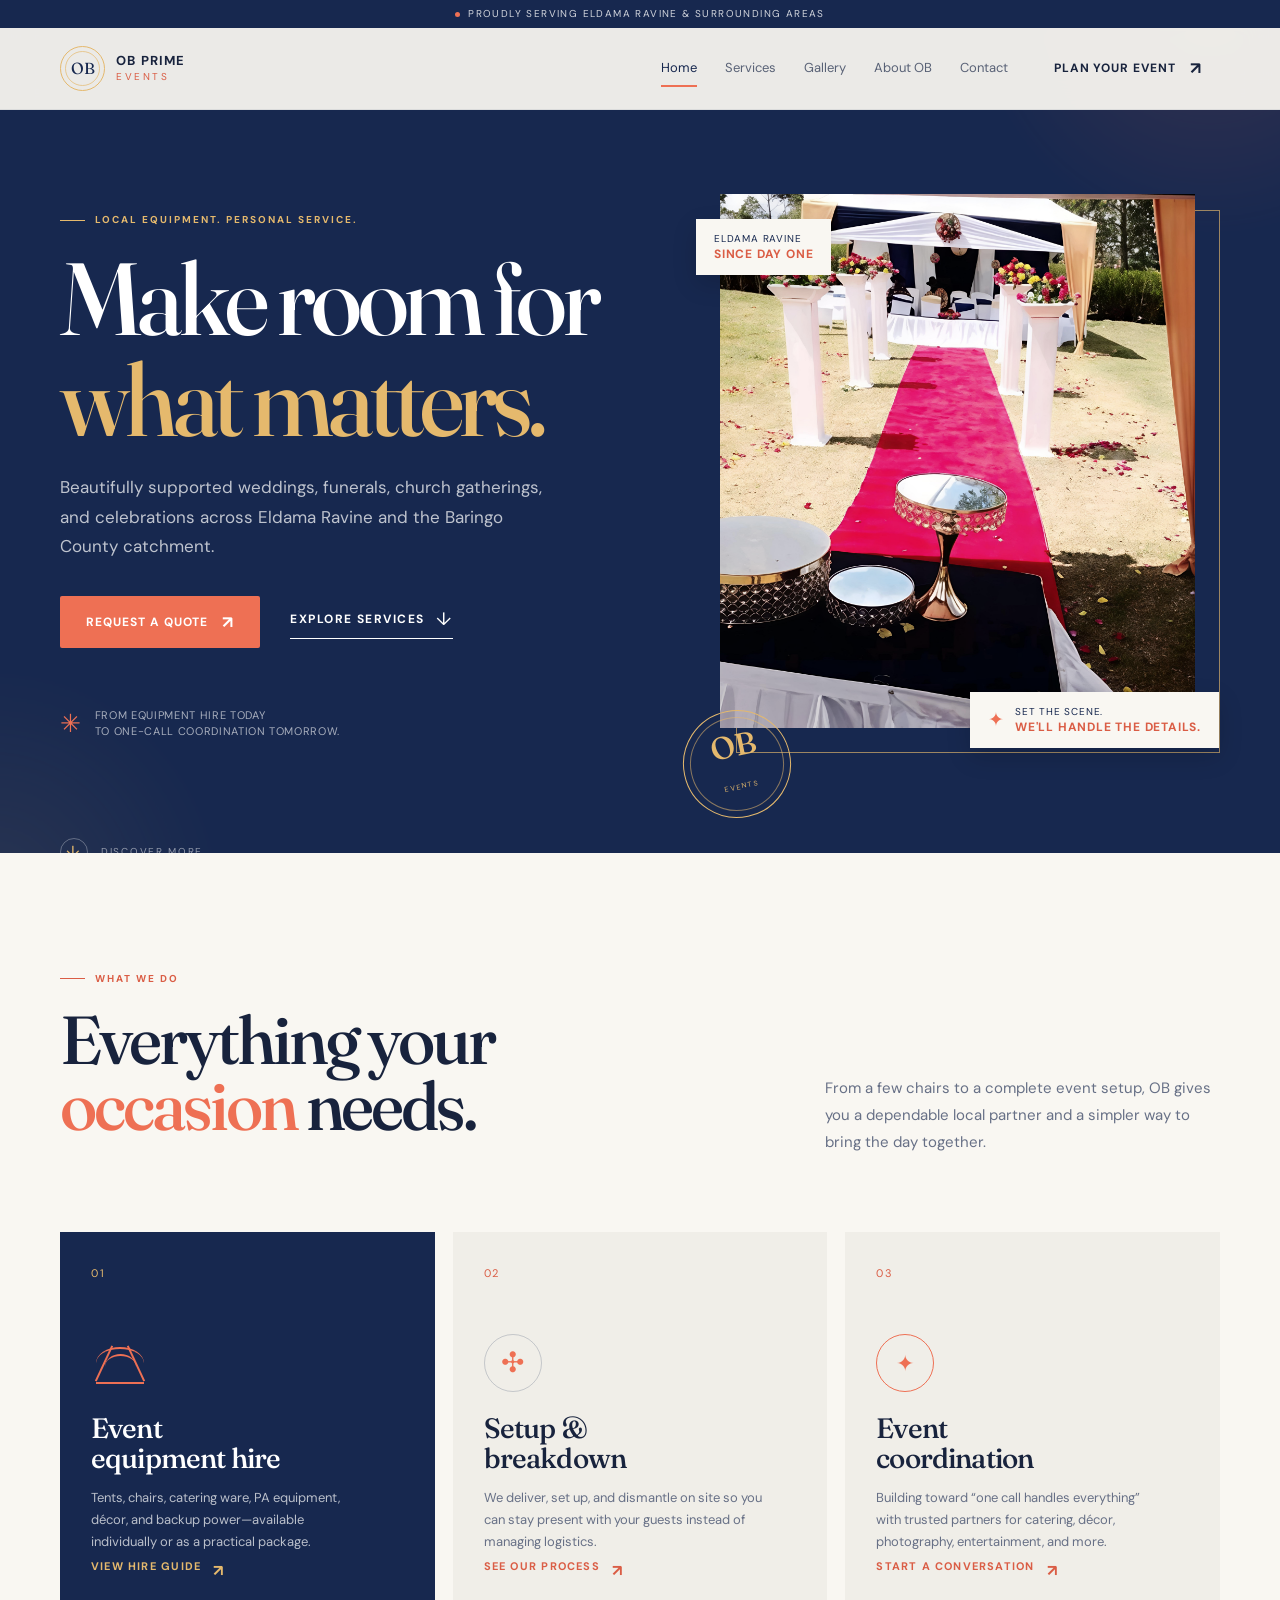
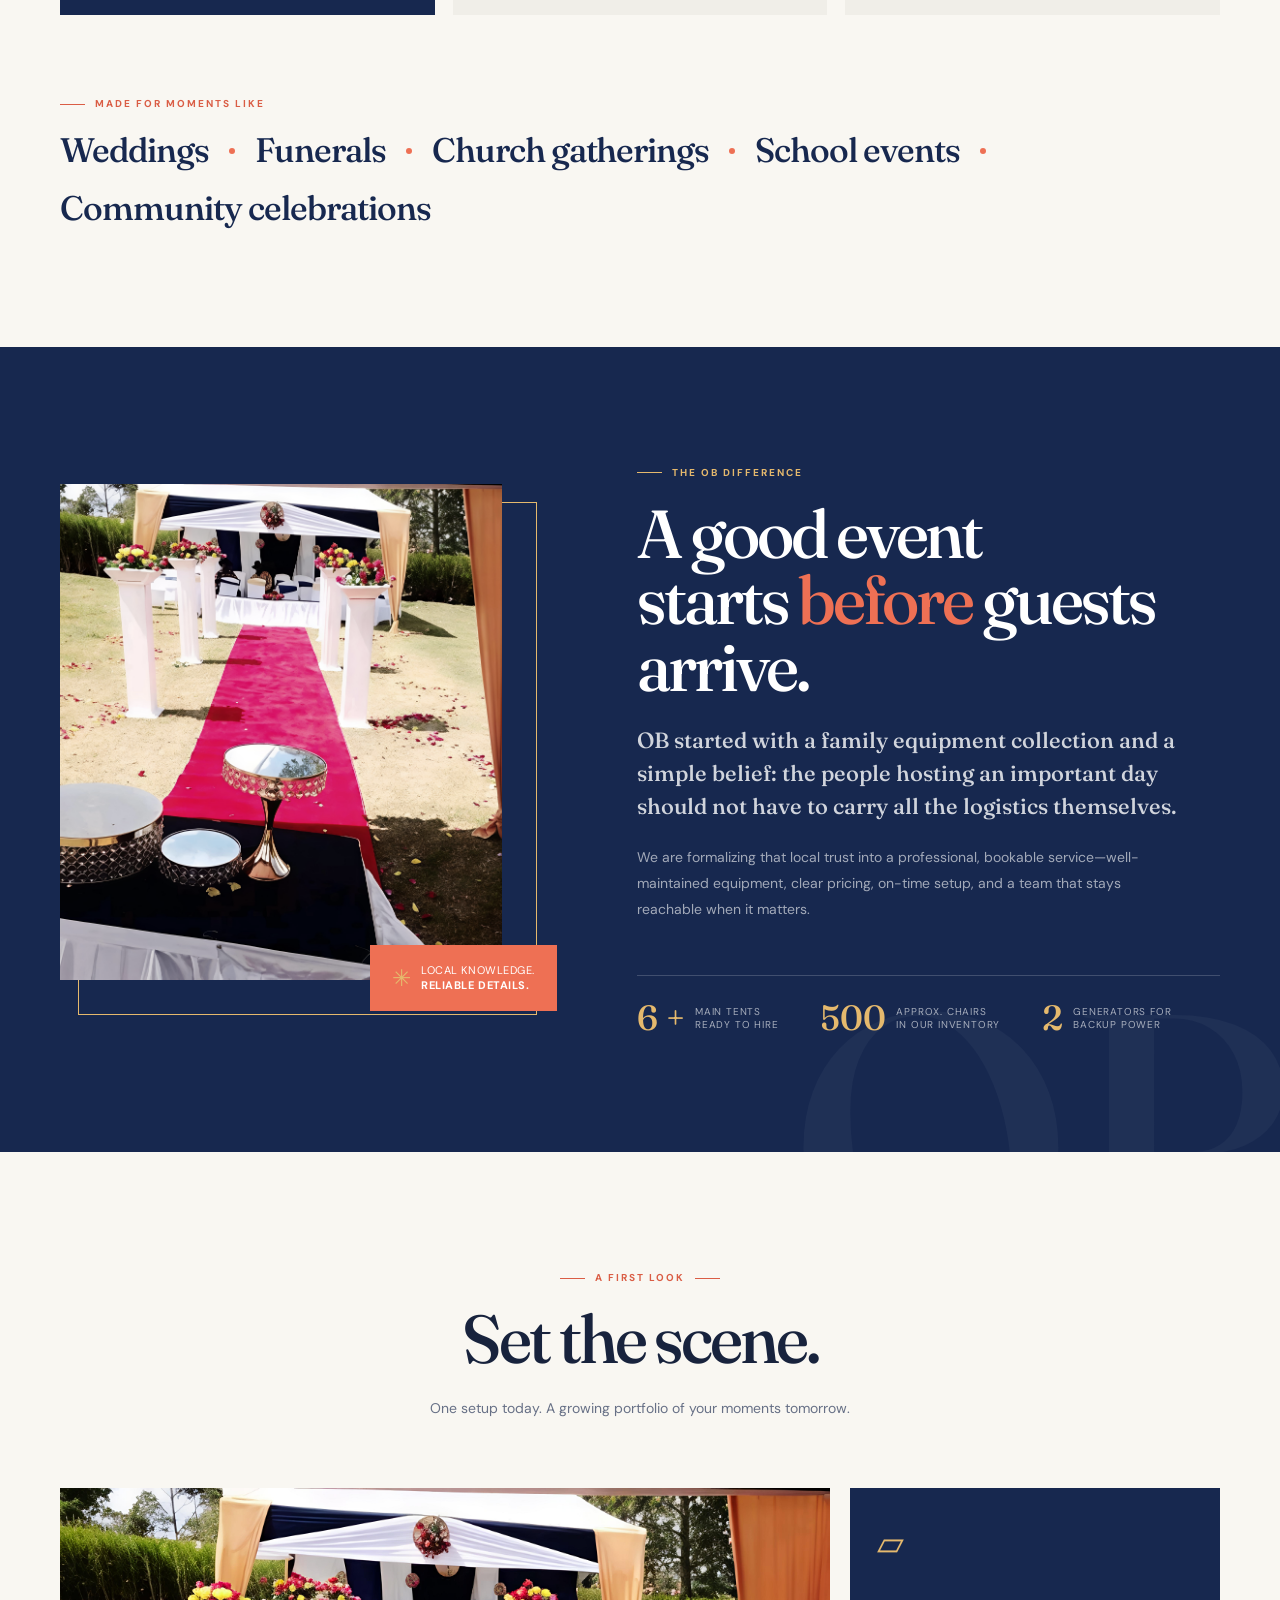
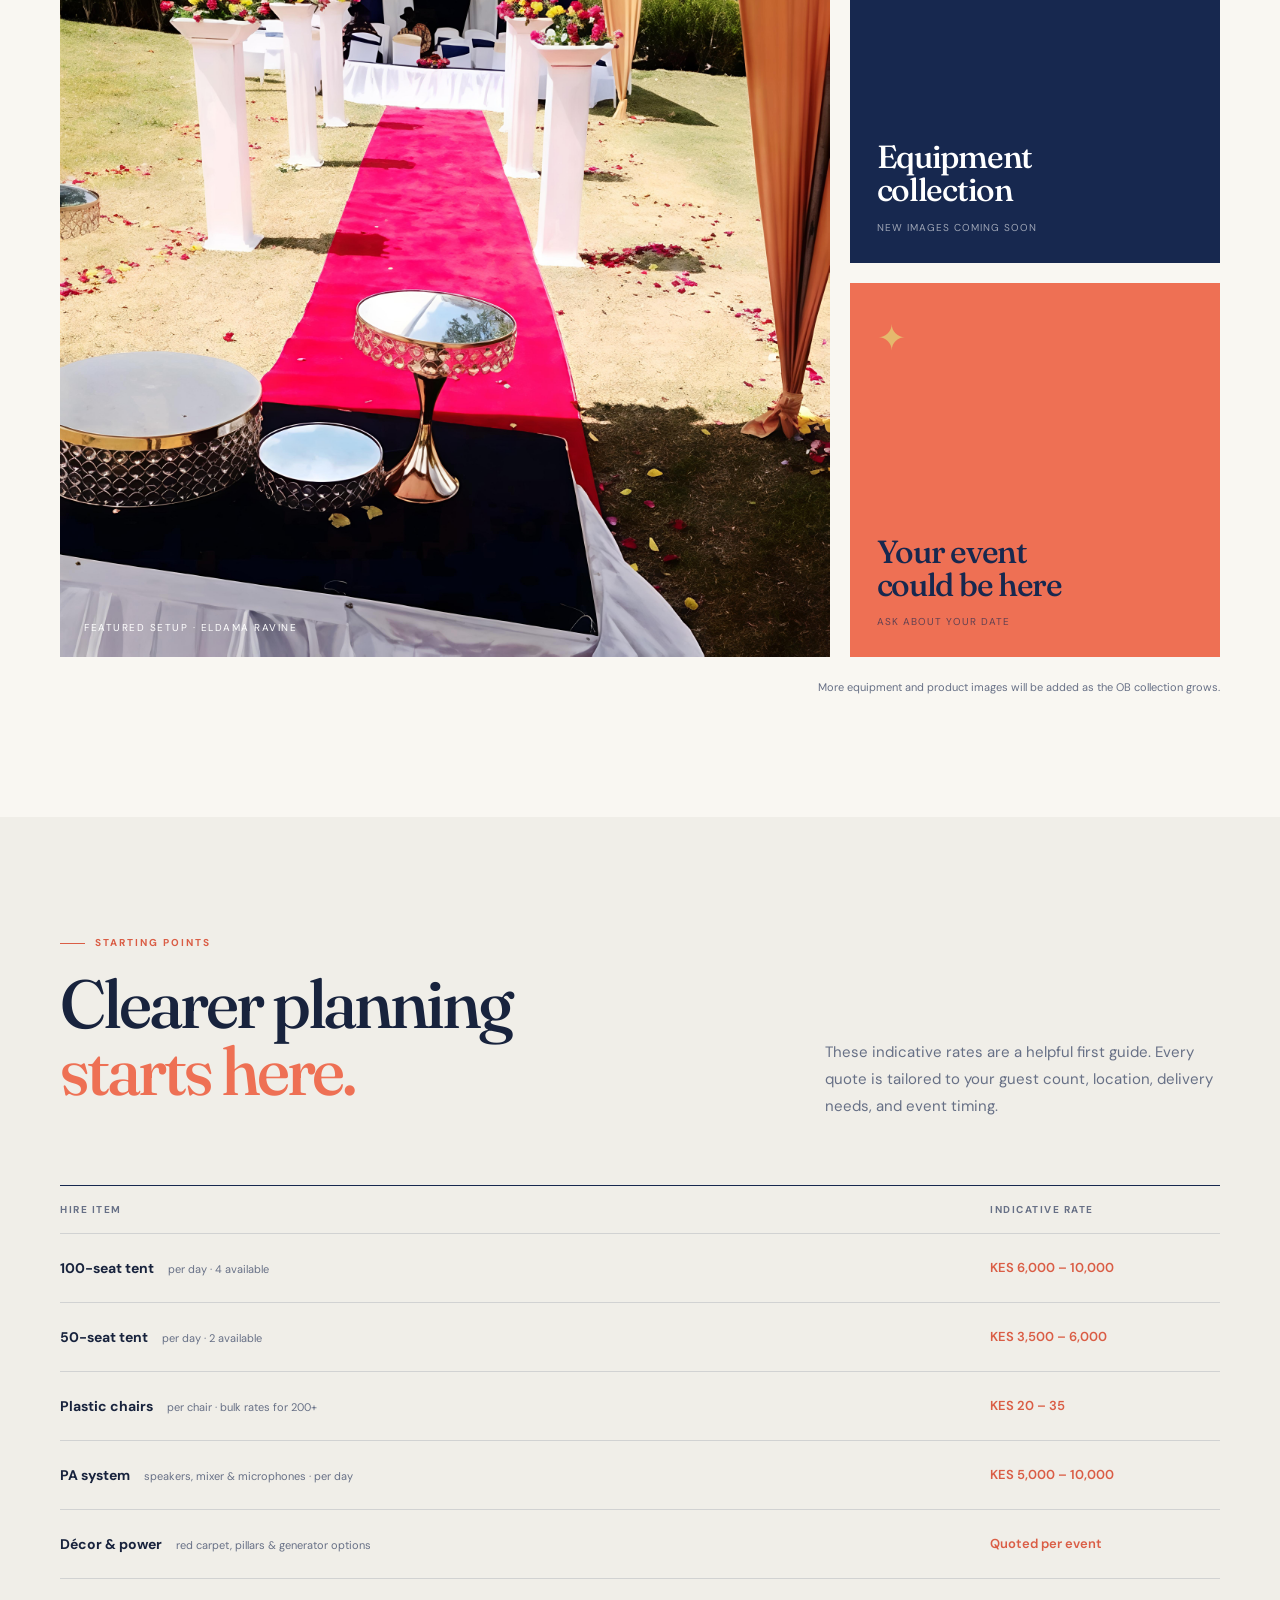
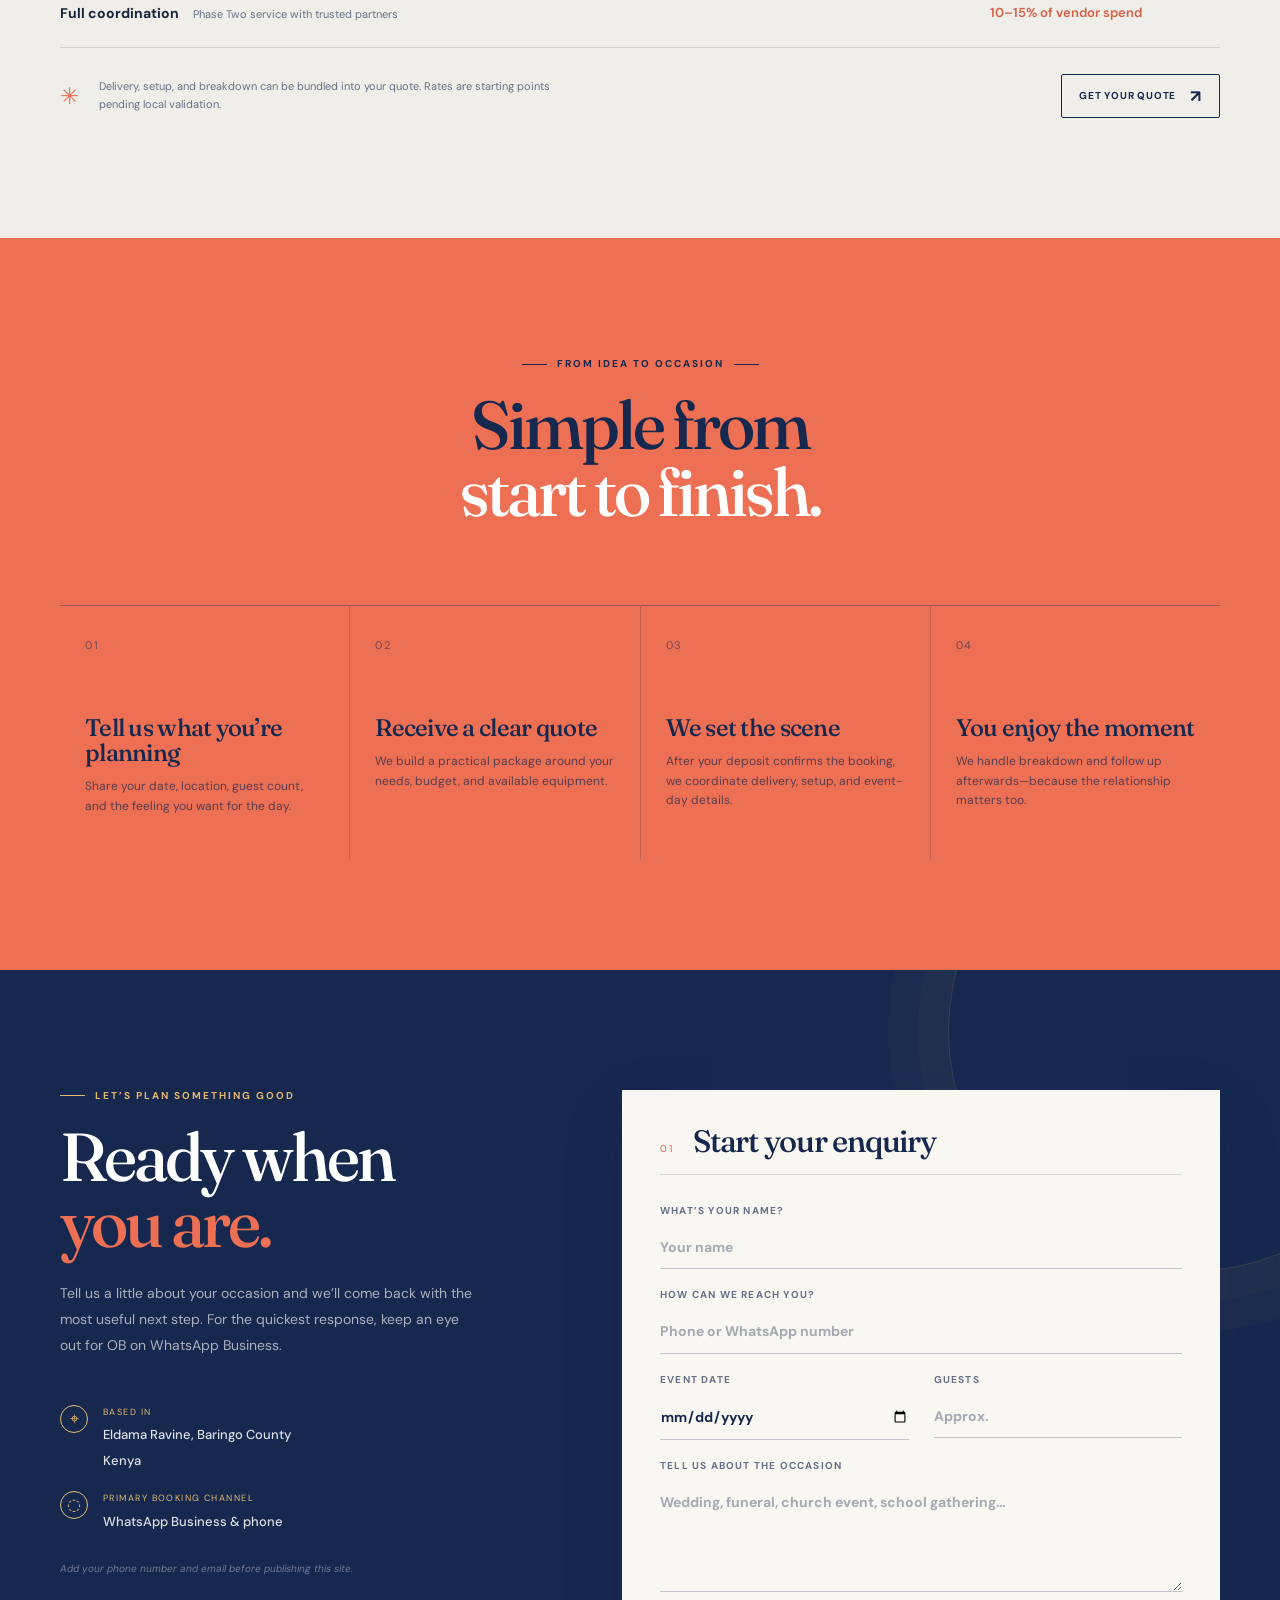
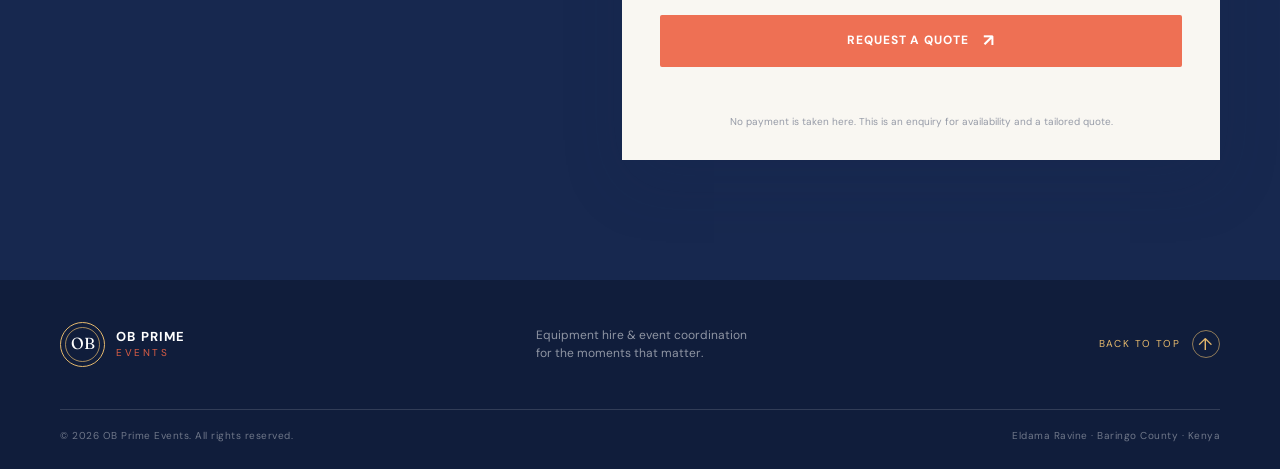
==== index.html @ 261935d0 "Initial commit" ====
<!doctype html>
<html lang="en">
  <head>
    <meta charset="utf-8" />
    <meta name="viewport" content="width=device-width, initial-scale=1" />
    <meta
      name="description"
      content="OB Prime Events provides event equipment hire, setup, and coordination in Eldama Ravine and the surrounding Baringo County area."
    />
    <meta name="theme-color" content="#17284f" />
    <title>OB Prime Events | Make room for what matters</title>
    <link rel="preconnect" href="https://fonts.googleapis.com" />
    <link rel="preconnect" href="https://fonts.gstatic.com" crossorigin />
    <link
      href="https://fonts.googleapis.com/css2?family=DM+Sans:wght@400;500;600;700&family=Fraunces:opsz,wght@9..144,500;9..144,600&display=swap"
      rel="stylesheet"
    />
    <link rel="stylesheet" href="style.css" />
  </head>
  <body>
    <a class="skip-link" href="#main-content">Skip to content</a>

    <header class="site-header" data-header>
      <div class="announcement">
        <span class="announcement-dot"></span>
        Proudly serving Eldama Ravine &amp; surrounding areas
      </div>
      <div class="nav-shell container">
        <a class="brand" href="#home" aria-label="OB Prime Events home">
          <span class="brand-mark" aria-hidden="true">
            <span>OB</span>
          </span>
          <span class="brand-name">
            <strong>OB Prime</strong>
            <small>Events</small>
          </span>
        </a>

        <button class="menu-toggle" type="button" aria-expanded="false" aria-controls="main-nav">
          <span class="sr-only">Toggle navigation</span>
          <span></span><span></span>
        </button>

        <nav id="main-nav" class="main-nav" aria-label="Main navigation">
          <a class="nav-link active" href="#home">Home</a>
          <a class="nav-link" href="#services">Services</a>
          <a class="nav-link" href="#gallery">Gallery</a>
          <a class="nav-link" href="#about">About OB</a>
          <a class="nav-link" href="#contact">Contact</a>
          <a class="button button-small nav-cta" href="#contact">Plan your event <span>↗</span></a>
        </nav>
      </div>
    </header>

    <main id="main-content">
      <section id="home" class="hero section-dark">
        <div class="hero-glow hero-glow-one"></div>
        <div class="hero-glow hero-glow-two"></div>
        <div class="container hero-grid">
          <div class="hero-copy reveal">
            <p class="eyebrow eyebrow-light"><span></span> Local equipment. Personal service.</p>
            <h1>Make room for <em>what matters.</em></h1>
            <p class="hero-lede">
              Beautifully supported weddings, funerals, church gatherings, and celebrations across
              Eldama Ravine and the Baringo County catchment.
            </p>
            <div class="hero-actions">
              <a class="button button-coral" href="#contact">Request a quote <span>↗</span></a>
              <a class="text-link text-link-light" href="#services">Explore services <span>↓</span></a>
            </div>
            <div class="hero-note">
              <span class="note-star">✳</span>
              <span>From equipment hire today<br />to one-call coordination tomorrow.</span>
            </div>
          </div>

          <div class="hero-visual reveal reveal-delay">
            <div class="hero-image-frame">
              <img
                src="assets/ob-event-setup.jpg"
                alt="OB event setup with a red carpet, white tent, aisle pillars, and floral arrangements"
              />
              <div class="image-tag image-tag-top">Eldama Ravine<br /><strong>Since day one</strong></div>
              <div class="image-tag image-tag-bottom">
                <span class="mini-spark">✦</span>
                <span>Set the scene.<br /><strong>We'll handle the details.</strong></span>
              </div>
            </div>
            <div class="hero-stamp" aria-hidden="true">
              <span>OB</span>
              <small>EVENTS</small>
            </div>
          </div>
        </div>
        <a class="scroll-cue" href="#services" aria-label="Scroll to services"><span>↓</span> Discover more</a>
      </section>

      <section id="services" class="section section-paper">
        <div class="container">
          <div class="section-heading section-heading-split reveal">
            <div>
              <p class="eyebrow"><span></span> What we do</p>
              <h2>Everything your<br /><em>occasion</em> needs.</h2>
            </div>
            <p class="section-intro">
              From a few chairs to a complete event setup, OB gives you a dependable local partner
              and a simpler way to bring the day together.
            </p>
          </div>

          <div class="service-grid">
            <article class="service-card service-card-featured reveal">
              <div class="card-number">01</div>
              <div class="service-icon icon-tent" aria-hidden="true">
                <span></span><span></span><span></span>
              </div>
              <h3>Event equipment hire</h3>
              <p>
                Tents, chairs, catering ware, PA equipment, décor, and backup power—available
                individually or as a practical package.
              </p>
              <a class="arrow-link" href="#pricing">View hire guide <span>↗</span></a>
            </article>
            <article class="service-card reveal reveal-delay">
              <div class="card-number">02</div>
              <div class="service-icon icon-tools" aria-hidden="true">✣</div>
              <h3>Setup &amp; breakdown</h3>
              <p>
                We deliver, set up, and dismantle on site so you can stay present with your guests
                instead of managing logistics.
              </p>
              <a class="arrow-link" href="#process">See our process <span>↗</span></a>
            </article>
            <article class="service-card reveal reveal-delay-two">
              <div class="card-number">03</div>
              <div class="service-icon icon-ring" aria-hidden="true">✦</div>
              <h3>Event coordination</h3>
              <p>
                Building toward “one call handles everything” with trusted partners for catering,
                décor, photography, entertainment, and more.
              </p>
              <a class="arrow-link" href="#contact">Start a conversation <span>↗</span></a>
            </article>
          </div>

          <div class="event-types reveal">
            <p class="eyebrow"><span></span> Made for moments like</p>
            <div class="event-type-list">
              <span>Weddings</span><i></i><span>Funerals</span><i></i><span>Church gatherings</span><i></i
              ><span>School events</span><i></i><span>Community celebrations</span>
            </div>
          </div>
        </div>
      </section>

      <section id="about" class="section section-navy about-section">
        <div class="container about-grid">
          <div class="about-image-wrap reveal">
            <div class="about-image">
              <img
                src="assets/ob-event-setup.jpg"
                alt="Close view of OB's event décor and red carpet setup"
                loading="lazy"
              />
            </div>
            <div class="about-caption">
              <span class="caption-mark">✳</span>
              <p>Local knowledge.<br /><strong>Reliable details.</strong></p>
            </div>
          </div>
          <div class="about-copy reveal reveal-delay">
            <p class="eyebrow eyebrow-light"><span></span> The OB difference</p>
            <h2>A good event<br />starts <em>before</em> guests arrive.</h2>
            <p class="large-copy">
              OB started with a family equipment collection and a simple belief: the people hosting
              an important day should not have to carry all the logistics themselves.
            </p>
            <p>
              We are formalizing that local trust into a professional, bookable service—well-maintained
              equipment, clear pricing, on-time setup, and a team that stays reachable when it matters.
            </p>
            <div class="about-stats">
              <div><strong>6 +</strong><span>main tents<br />ready to hire</span></div>
              <div><strong>500</strong><span>approx. chairs<br />in our inventory</span></div>
              <div><strong>2</strong><span>generators for<br />backup power</span></div>
            </div>
          </div>
        </div>
      </section>

      <section id="gallery" class="section gallery-section section-paper">
        <div class="container">
          <div class="section-heading section-heading-centered reveal">
            <p class="eyebrow"><span></span> A first look <span></span></p>
            <h2>Set the scene.</h2>
            <p>One setup today. A growing portfolio of your moments tomorrow.</p>
          </div>
          <div class="gallery-layout">
            <button class="gallery-feature reveal" type="button" data-lightbox="assets/ob-event-setup.jpg" aria-label="Open event setup image">
              <img src="assets/ob-event-setup.jpg" alt="Decorated outdoor event setup by OB Prime Events" loading="lazy" />
              <span class="gallery-overlay"><span>View setup</span> ↗</span>
              <span class="gallery-label">Featured setup · Eldama Ravine</span>
            </button>
            <div class="gallery-side">
              <div class="gallery-placeholder reveal reveal-delay">
                <span class="placeholder-icon">▱</span>
                <strong>Equipment<br />collection</strong>
                <small>New images coming soon</small>
              </div>
              <div class="gallery-placeholder coral-placeholder reveal reveal-delay-two">
                <span class="placeholder-icon">✦</span>
                <strong>Your event<br />could be here</strong>
                <small>Ask about your date</small>
              </div>
            </div>
          </div>
          <p class="gallery-footnote reveal">More equipment and product images will be added as the OB collection grows.</p>
        </div>
      </section>

      <section id="pricing" class="section pricing-section">
        <div class="container">
          <div class="section-heading section-heading-split reveal">
            <div>
              <p class="eyebrow"><span></span> Starting points</p>
              <h2>Clearer planning<br /><em>starts here.</em></h2>
            </div>
            <p class="section-intro">
              These indicative rates are a helpful first guide. Every quote is tailored to your
              guest count, location, delivery needs, and event timing.
            </p>
          </div>
          <div class="pricing-table-wrap reveal">
            <div class="pricing-row pricing-head"><span>Hire item</span><span>Indicative rate</span></div>
            <div class="pricing-row"><span><strong>100-seat tent</strong><small>per day · 4 available</small></span><b>KES 6,000 – 10,000</b></div>
            <div class="pricing-row"><span><strong>50-seat tent</strong><small>per day · 2 available</small></span><b>KES 3,500 – 6,000</b></div>
            <div class="pricing-row"><span><strong>Plastic chairs</strong><small>per chair · bulk rates for 200+</small></span><b>KES 20 – 35</b></div>
            <div class="pricing-row"><span><strong>PA system</strong><small>speakers, mixer &amp; microphones · per day</small></span><b>KES 5,000 – 10,000</b></div>
            <div class="pricing-row"><span><strong>Décor &amp; power</strong><small>red carpet, pillars &amp; generator options</small></span><b>Quoted per event</b></div>
            <div class="pricing-row"><span><strong>Full coordination</strong><small>Phase Two service with trusted partners</small></span><b>10–15% of vendor spend</b></div>
          </div>
          <div class="pricing-note reveal">
            <span>✳</span>
            <p>Delivery, setup, and breakdown can be bundled into your quote. Rates are starting points pending local validation.</p>
            <a class="button button-outline" href="#contact">Get your quote <span>↗</span></a>
          </div>
        </div>
      </section>

      <section id="process" class="section process-section section-coral">
        <div class="container">
          <div class="section-heading section-heading-centered reveal">
            <p class="eyebrow eyebrow-dark"><span></span> From idea to occasion <span></span></p>
            <h2>Simple from<br /><em>start to finish.</em></h2>
          </div>
          <div class="process-grid">
            <div class="process-step reveal"><span>01</span><h3>Tell us what you’re planning</h3><p>Share your date, location, guest count, and the feeling you want for the day.</p></div>
            <div class="process-step reveal reveal-delay"><span>02</span><h3>Receive a clear quote</h3><p>We build a practical package around your needs, budget, and available equipment.</p></div>
            <div class="process-step reveal reveal-delay-two"><span>03</span><h3>We set the scene</h3><p>After your deposit confirms the booking, we coordinate delivery, setup, and event-day details.</p></div>
            <div class="process-step reveal reveal-delay-three"><span>04</span><h3>You enjoy the moment</h3><p>We handle breakdown and follow up afterwards—because the relationship matters too.</p></div>
          </div>
        </div>
      </section>

      <section id="contact" class="section contact-section section-navy">
        <div class="container contact-grid">
          <div class="contact-copy reveal">
            <p class="eyebrow eyebrow-light"><span></span> Let’s plan something good</p>
            <h2>Ready when<br /><em>you are.</em></h2>
            <p>
              Tell us a little about your occasion and we’ll come back with the most useful next
              step. For the quickest response, keep an eye out for OB on WhatsApp Business.
            </p>
            <div class="contact-details">
              <div class="contact-detail"><span class="detail-icon">⌖</span><div><small>Based in</small><strong>Eldama Ravine, Baringo County<br />Kenya</strong></div></div>
              <div class="contact-detail"><span class="detail-icon">◌</span><div><small>Primary booking channel</small><strong>WhatsApp Business &amp; phone</strong></div></div>
            </div>
            <p class="contact-edit-note">Add your phone number and email before publishing this site.</p>
          </div>
          <form class="quote-form reveal reveal-delay" data-quote-form>
            <div class="form-heading"><span>01</span><h3>Start your enquiry</h3></div>
            <label>What’s your name? <input name="name" type="text" placeholder="Your name" required /></label>
            <label>How can we reach you? <input name="contact" type="text" placeholder="Phone or WhatsApp number" required /></label>
            <div class="form-two">
              <label>Event date <input name="date" type="date" /></label>
              <label>Guests <input name="guests" type="number" min="1" placeholder="Approx." /></label>
            </div>
            <label>Tell us about the occasion <textarea name="message" rows="4" placeholder="Wedding, funeral, church event, school gathering…"></textarea></label>
            <button class="button button-coral button-full" type="submit">Request a quote <span>↗</span></button>
            <p class="form-status" data-form-status aria-live="polite"></p>
            <small class="form-footnote">No payment is taken here. This is an enquiry for availability and a tailored quote.</small>
          </form>
        </div>
      </section>
    </main>

    <footer class="site-footer">
      <div class="container footer-top">
        <a class="brand brand-footer" href="#home" aria-label="OB Prime Events home">
          <span class="brand-mark"><span>OB</span></span>
          <span class="brand-name"><strong>OB Prime</strong><small>Events</small></span>
        </a>
        <p>Equipment hire &amp; event coordination<br />for the moments that matter.</p>
        <a class="back-top" href="#home">Back to top <span>↑</span></a>
      </div>
      <div class="container footer-bottom">
        <span>© <span data-year></span> OB Prime Events. All rights reserved.</span>
        <span>Eldama Ravine · Baringo County · Kenya</span>
      </div>
    </footer>

    <div class="lightbox" data-lightbox-modal aria-hidden="true" role="dialog" aria-label="Image preview">
      <button class="lightbox-close" type="button" data-lightbox-close aria-label="Close image preview">×</button>
      <img data-lightbox-image src="" alt="" />
    </div>

    <script src="script.js"></script>
  </body>
</html>
---- style.css ----
:root {
  --navy: #17284f;
  --navy-deep: #101d3b;
  --ink: #18233d;
  --muted: #677086;
  --paper: #f9f7f2;
  --white: #ffffff;
  --coral: #ee7054;
  --coral-deep: #da5d45;
  --gold: #e5b96d;
  --line: rgba(23, 40, 79, 0.14);
  --serif: "Fraunces", Georgia, serif;
  --sans: "DM Sans", Arial, sans-serif;
  --shadow: 0 24px 60px rgba(23, 40, 79, 0.13);
}

* { box-sizing: border-box; }
html { scroll-behavior: smooth; }
body {
  margin: 0;
  color: var(--ink);
  background: var(--paper);
  font-family: var(--sans);
  font-size: 16px;
  line-height: 1.6;
  overflow-x: hidden;
}
body.no-scroll { overflow: hidden; }
img { display: block; max-width: 100%; }
a { color: inherit; text-decoration: none; }
button, input, textarea { font: inherit; }
button { cursor: pointer; }
.container { width: min(1160px, calc(100% - 64px)); margin: 0 auto; }
.sr-only { position: absolute; width: 1px; height: 1px; overflow: hidden; clip: rect(0, 0, 0, 0); }
.skip-link { position: fixed; left: 16px; top: -60px; z-index: 100; padding: 10px 16px; color: var(--white); background: var(--coral); transition: top .2s; }
.skip-link:focus { top: 16px; }

.site-header {
  position: fixed;
  inset: 0 0 auto;
  z-index: 50;
  color: var(--ink);
  background: rgba(249, 247, 242, .94);
  backdrop-filter: blur(16px);
  border-bottom: 1px solid rgba(23, 40, 79, .08);
  transition: box-shadow .25s, transform .25s;
}
.site-header.scrolled { box-shadow: 0 12px 32px rgba(23, 40, 79, .1); }
.announcement { height: 28px; display: flex; align-items: center; justify-content: center; gap: 8px; background: var(--navy); color: rgba(255,255,255,.8); font-size: 10px; letter-spacing: .14em; text-transform: uppercase; }
.announcement-dot { width: 5px; height: 5px; border-radius: 50%; background: var(--coral); }
.nav-shell { min-height: 80px; display: flex; align-items: center; justify-content: space-between; gap: 30px; }
.brand { display: inline-flex; align-items: center; gap: 11px; flex: 0 0 auto; }
.brand-mark { display: grid; place-items: center; width: 45px; height: 45px; border: 1px solid var(--gold); border-radius: 50%; color: var(--navy); position: relative; }
.brand-mark::before { content: ""; position: absolute; inset: 4px; border: 1px solid rgba(229,185,109,.7); border-radius: 50%; }
.brand-mark span { font-family: var(--serif); font-size: 16px; position: relative; }
.brand-name { display: grid; line-height: 1; gap: 5px; }
.brand-name strong { font-size: 13px; letter-spacing: .09em; text-transform: uppercase; }
.brand-name small { font-size: 10px; letter-spacing: .25em; color: var(--coral-deep); text-transform: uppercase; }
.main-nav { display: flex; align-items: center; gap: 28px; }
.nav-link { position: relative; padding: 30px 0; color: #596276; font-size: 13px; transition: color .2s; }
.nav-link::after { content: ""; position: absolute; left: 0; right: 100%; bottom: 22px; height: 2px; background: var(--coral); transition: right .2s; }
.nav-link:hover, .nav-link.active { color: var(--navy); }
.nav-link:hover::after, .nav-link.active::after { right: 0; }
.button { display: inline-flex; align-items: center; justify-content: center; gap: 14px; min-height: 52px; padding: 0 25px; border: 1px solid transparent; border-radius: 2px; font-size: 12px; font-weight: 700; letter-spacing: .08em; text-transform: uppercase; transition: transform .2s, background .2s, box-shadow .2s; }
.button:hover { transform: translateY(-3px); box-shadow: 0 10px 24px rgba(23,40,79,.14); }
.button span { font-size: 17px; line-height: 1; }
.button-small { min-height: 42px; padding: 0 17px; }
.button-coral { background: var(--coral); color: var(--white); }
.button-coral:hover { background: var(--coral-deep); }
.button-outline { border-color: var(--navy); color: var(--navy); background: transparent; }
.button-outline:hover { color: var(--white); background: var(--navy); }
.menu-toggle { display: none; border: 0; background: none; padding: 10px; }
.menu-toggle > span:not(.sr-only) { display: block; width: 24px; height: 2px; margin: 5px; background: var(--navy); transition: transform .2s; }

.section { padding: 120px 0; position: relative; }
.section-dark, .section-navy { color: var(--white); background: var(--navy); }
.section-paper { background: var(--paper); }
.section-coral { background: var(--coral); }
.eyebrow { display: flex; align-items: center; gap: 10px; margin: 0 0 22px; color: var(--coral-deep); font-size: 10px; font-weight: 700; letter-spacing: .2em; line-height: 1.2; text-transform: uppercase; }
.eyebrow span { width: 25px; height: 1px; background: currentColor; }
.eyebrow-light { color: var(--gold); }
.eyebrow-dark { color: var(--navy); }
h1, h2, h3, p { margin-top: 0; }
h1, h2 { margin-bottom: 24px; font-family: var(--serif); font-weight: 500; line-height: .98; letter-spacing: -.045em; }
h1 { max-width: 660px; font-size: clamp(58px, 8vw, 104px); }
h2 { font-size: clamp(46px, 5.3vw, 74px); }
h1 em, h2 em { color: var(--coral); font-style: normal; }
.hero h1 em { color: var(--gold); }

.hero { min-height: 790px; padding: 194px 0 90px; overflow: hidden; }
.hero-glow { position: absolute; width: 500px; height: 500px; border-radius: 50%; filter: blur(2px); pointer-events: none; opacity: .45; }
.hero-glow-one { top: -250px; right: -180px; background: radial-gradient(circle, rgba(238,112,84,.32), transparent 68%); }
.hero-glow-two { bottom: -250px; left: -260px; background: radial-gradient(circle, rgba(229,185,109,.2), transparent 68%); }
.hero-grid { display: grid; grid-template-columns: minmax(0, 1.03fr) minmax(410px, .97fr); gap: 78px; align-items: center; position: relative; z-index: 1; }
.hero-lede { max-width: 485px; color: rgba(255,255,255,.72); font-size: 17px; line-height: 1.75; }
.hero-actions { display: flex; align-items: center; gap: 30px; margin-top: 34px; }
.text-link { display: inline-flex; align-items: center; gap: 12px; border-bottom: 1px solid currentColor; padding-bottom: 4px; font-size: 12px; font-weight: 700; letter-spacing: .12em; text-transform: uppercase; }
.text-link span { font-size: 18px; font-weight: 400; transition: transform .2s; }
.text-link:hover span { transform: translateY(4px); }
.hero-note { display: flex; align-items: center; gap: 13px; margin-top: 58px; color: rgba(255,255,255,.62); font-size: 11px; line-height: 1.45; letter-spacing: .06em; text-transform: uppercase; }
.note-star { color: var(--coral); font-size: 25px; }
.hero-visual { position: relative; max-width: 500px; justify-self: end; }
.hero-image-frame { position: relative; margin: 0 25px 35px 0; }
.hero-image-frame::before { content: ""; position: absolute; inset: 16px -25px -25px 16px; border: 1px solid rgba(229,185,109,.65); z-index: -1; }
.hero-image-frame img { width: 100%; aspect-ratio: .89; object-fit: cover; object-position: center; filter: saturate(.86); }
.image-tag { position: absolute; background: var(--paper); color: var(--navy); padding: 13px 18px; font-size: 10px; letter-spacing: .08em; line-height: 1.35; text-transform: uppercase; box-shadow: 0 9px 25px rgba(0,0,0,.15); }
.image-tag strong { color: var(--coral-deep); font-size: 12px; }
.image-tag-top { top: 25px; left: -24px; }
.image-tag-bottom { right: -24px; bottom: -20px; display: flex; align-items: center; gap: 10px; }
.mini-spark { color: var(--coral); font-size: 19px; }
.hero-stamp { position: absolute; bottom: -55px; left: -37px; display: grid; place-items: center; width: 108px; height: 108px; border: 1px solid var(--gold); border-radius: 50%; color: var(--gold); transform: rotate(-12deg); }
.hero-stamp::before { content: ""; position: absolute; inset: 6px; border: 1px solid rgba(229,185,109,.55); border-radius: 50%; }
.hero-stamp span { font: 500 31px var(--serif); line-height: 1; position: relative; }
.hero-stamp small { margin-top: -24px; font-size: 7px; letter-spacing: .2em; position: relative; }
.scroll-cue { position: absolute; bottom: 34px; left: max(32px, calc((100% - 1160px) / 2)); display: flex; align-items: center; gap: 13px; color: rgba(255,255,255,.52); font-size: 10px; letter-spacing: .17em; text-transform: uppercase; }
.scroll-cue span { display: grid; place-items: center; width: 28px; height: 28px; border: 1px solid rgba(255,255,255,.3); border-radius: 50%; color: var(--gold); font-size: 16px; }

.section-heading-split { display: grid; grid-template-columns: 1fr 1fr; align-items: end; gap: 80px; }
.section-intro { max-width: 395px; justify-self: end; margin: 0 0 8px; color: var(--muted); font-size: 15px; line-height: 1.8; }
.service-grid { display: grid; grid-template-columns: repeat(3, 1fr); gap: 18px; margin-top: 68px; }
.service-card { min-height: 370px; padding: 33px 31px; background: #f0eee8; position: relative; transition: transform .25s, box-shadow .25s; }
.service-card:hover { transform: translateY(-8px); box-shadow: var(--shadow); }
.service-card-featured { color: var(--white); background: var(--navy); }
.card-number { font-size: 11px; color: var(--coral-deep); letter-spacing: .15em; }
.service-card-featured .card-number { color: var(--gold); }
.service-icon { display: grid; place-items: center; width: 58px; height: 58px; margin: 52px 0 22px; color: var(--coral); font-size: 35px; }
.icon-tent { position: relative; overflow: hidden; }
.icon-tent::before, .icon-tent::after { content: ""; position: absolute; bottom: 9px; width: 2px; height: 39px; background: currentColor; }
.icon-tent::before { left: 12px; transform: rotate(25deg); }
.icon-tent::after { right: 12px; transform: rotate(-25deg); }
.icon-tent span:first-child { position: absolute; width: 48px; height: 32px; border-top: 2px solid currentColor; border-radius: 50% 50% 0 0; top: 13px; }
.icon-tent span:nth-child(2) { position: absolute; width: 31px; height: 25px; border-top: 2px solid currentColor; border-radius: 50% 50% 0 0; top: 20px; }
.icon-tent span:nth-child(3) { position: absolute; bottom: 8px; width: 48px; height: 2px; background: currentColor; }
.icon-tools { border: 1px solid rgba(23,40,79,.2); border-radius: 50%; font-size: 28px; }
.icon-ring { border: 1px solid currentColor; border-radius: 50%; font-size: 22px; }
.service-card h3 { max-width: 210px; margin-bottom: 13px; font: 500 28px/1.07 var(--serif); letter-spacing: -.03em; }
.service-card p { max-width: 280px; min-height: 82px; color: var(--muted); font-size: 13px; line-height: 1.7; }
.service-card-featured p { color: rgba(255,255,255,.7); }
.arrow-link { position: absolute; bottom: 32px; display: inline-flex; gap: 12px; color: var(--coral-deep); font-size: 11px; font-weight: 700; letter-spacing: .11em; text-transform: uppercase; }
.service-card-featured .arrow-link { color: var(--gold); }
.arrow-link span { font-size: 16px; transition: transform .2s; }
.arrow-link:hover span { transform: translate(3px, -3px); }
.event-types { margin-top: 83px; }
.event-type-list { display: flex; flex-wrap: wrap; align-items: center; gap: 20px; color: var(--navy); font: 500 clamp(23px, 3vw, 34px)/1.1 var(--serif); letter-spacing: -.03em; }
.event-type-list i { width: 6px; height: 6px; border-radius: 50%; background: var(--coral); }

.about-section { overflow: hidden; }
.about-section::after { content: "OB"; position: absolute; right: -30px; bottom: -125px; color: rgba(255,255,255,.035); font: 500 380px/.7 var(--serif); pointer-events: none; }
.about-grid { display: grid; grid-template-columns: .9fr 1.1fr; align-items: center; gap: 100px; }
.about-image-wrap { position: relative; padding: 0 35px 35px 0; }
.about-image { position: relative; z-index: 1; }
.about-image::after { content: ""; position: absolute; inset: 18px -35px -35px 18px; border: 1px solid var(--gold); z-index: -1; }
.about-image img { width: 100%; aspect-ratio: .89; object-fit: cover; object-position: center bottom; filter: saturate(.8); }
.about-caption { position: absolute; right: -20px; bottom: 4px; z-index: 2; display: flex; align-items: center; gap: 10px; padding: 17px 22px; background: var(--coral); color: var(--white); font-size: 11px; line-height: 1.4; text-transform: uppercase; letter-spacing: .05em; }
.about-caption p { margin: 0; }
.caption-mark { color: var(--gold); font-size: 23px; }
.about-copy { position: relative; z-index: 1; }
.about-copy h2 { max-width: 600px; }
.large-copy { max-width: 590px; color: rgba(255,255,255,.8); font: 500 22px/1.5 var(--serif); }
.about-copy > p:not(.eyebrow):not(.large-copy) { max-width: 510px; color: rgba(255,255,255,.6); font-size: 14px; line-height: 1.85; }
.about-stats { display: flex; gap: 42px; margin-top: 52px; padding-top: 28px; border-top: 1px solid rgba(255,255,255,.18); }
.about-stats div { display: flex; align-items: center; gap: 10px; }
.about-stats strong { color: var(--gold); font: 500 35px/.8 var(--serif); }
.about-stats span { color: rgba(255,255,255,.62); font-size: 10px; line-height: 1.35; letter-spacing: .08em; text-transform: uppercase; }

.section-heading-centered { text-align: center; display: grid; justify-items: center; }
.section-heading-centered .eyebrow { justify-content: center; }
.section-heading-centered > p:last-child { color: var(--muted); font-size: 14px; }
.gallery-layout { display: grid; grid-template-columns: 1.35fr .65fr; gap: 20px; margin-top: 55px; }
.gallery-feature { min-height: 535px; padding: 0; border: 0; overflow: hidden; text-align: left; position: relative; background: var(--navy); }
.gallery-feature img { width: 100%; height: 100%; object-fit: cover; object-position: center; transition: transform .5s; }
.gallery-feature:hover img { transform: scale(1.04); }
.gallery-overlay { position: absolute; inset: 0; display: flex; align-items: center; justify-content: center; gap: 10px; color: var(--white); background: rgba(23,40,79,.38); opacity: 0; transition: opacity .25s; font-size: 12px; font-weight: 700; letter-spacing: .13em; text-transform: uppercase; }
.gallery-feature:hover .gallery-overlay, .gallery-feature:focus .gallery-overlay { opacity: 1; }
.gallery-overlay span { border-bottom: 1px solid var(--gold); padding-bottom: 4px; }
.gallery-label { position: absolute; left: 24px; bottom: 21px; color: var(--white); font-size: 10px; letter-spacing: .15em; text-transform: uppercase; }
.gallery-side { display: grid; grid-template-rows: 1fr 1fr; gap: 20px; }
.gallery-placeholder { display: flex; flex-direction: column; justify-content: flex-end; min-height: 0; padding: 27px; color: var(--white); background: var(--navy); }
.gallery-placeholder strong { font: 500 32px/1.02 var(--serif); letter-spacing: -.04em; }
.gallery-placeholder small { margin-top: 13px; color: rgba(255,255,255,.58); font-size: 10px; letter-spacing: .1em; text-transform: uppercase; }
.placeholder-icon { margin-bottom: auto; color: var(--gold); font-size: 35px; }
.coral-placeholder { color: var(--navy); background: var(--coral); }
.coral-placeholder small { color: rgba(23,40,79,.65); }
.gallery-footnote { margin: 22px 0 0; color: var(--muted); font-size: 11px; text-align: right; }

.pricing-section { background: #f0eee8; }
.pricing-table-wrap { margin-top: 57px; border-top: 1px solid var(--navy); }
.pricing-row { display: grid; grid-template-columns: 1fr 230px; gap: 30px; align-items: center; min-height: 69px; border-bottom: 1px solid var(--line); font-size: 14px; }
.pricing-row span { display: flex; align-items: baseline; gap: 14px; }
.pricing-row strong { font-size: 14px; }
.pricing-row small { color: var(--muted); font-size: 11px; }
.pricing-row b { color: var(--coral-deep); font-size: 13px; font-weight: 600; }
.pricing-head { min-height: 48px; color: var(--muted); font-size: 10px; font-weight: 700; letter-spacing: .15em; text-transform: uppercase; }
.pricing-head span:last-child { text-align: left; }
.pricing-note { display: flex; align-items: center; gap: 20px; margin-top: 26px; }
.pricing-note > span { color: var(--coral); font-size: 23px; }
.pricing-note p { max-width: 480px; margin: 0 auto 0 0; color: var(--muted); font-size: 11px; }
.pricing-note .button { min-height: 44px; padding: 0 17px; font-size: 10px; white-space: nowrap; }

.process-section { padding-bottom: 110px; }
.process-section h2 { color: var(--navy); }
.process-section h2 em { color: var(--white); }
.process-grid { display: grid; grid-template-columns: repeat(4, 1fr); gap: 1px; margin-top: 56px; background: rgba(23,40,79,.2); }
.process-step { min-height: 255px; padding: 25px 25px 20px; background: var(--coral); border-top: 1px solid rgba(23,40,79,.35); }
.process-step span { color: rgba(23,40,79,.58); font-size: 11px; letter-spacing: .15em; }
.process-step h3 { margin: 58px 0 12px; color: var(--navy); font: 500 24px/1.05 var(--serif); letter-spacing: -.03em; }
.process-step p { margin: 0; color: rgba(23,40,79,.7); font-size: 12px; line-height: 1.65; }

.contact-section { overflow: hidden; }
.contact-section::before { content: ""; position: absolute; top: -180px; right: -150px; width: 480px; height: 480px; border: 1px solid rgba(229,185,109,.17); border-radius: 50%; box-shadow: 0 0 0 30px rgba(229,185,109,.025), 0 0 0 60px rgba(229,185,109,.025); }
.contact-grid { display: grid; grid-template-columns: .85fr 1.15fr; align-items: start; gap: 120px; position: relative; z-index: 1; }
.contact-copy h2 { max-width: 410px; }
.contact-copy > p:not(.eyebrow):not(.contact-edit-note) { max-width: 420px; color: rgba(255,255,255,.63); font-size: 14px; line-height: 1.85; }
.contact-details { display: grid; gap: 19px; margin-top: 46px; }
.contact-detail { display: flex; align-items: flex-start; gap: 15px; }
.detail-icon { display: grid; place-items: center; width: 28px; height: 28px; border: 1px solid var(--gold); border-radius: 50%; color: var(--gold); font-size: 16px; }
.contact-detail small { display: block; margin-bottom: 2px; color: var(--gold); font-size: 9px; letter-spacing: .16em; text-transform: uppercase; }
.contact-detail strong { color: rgba(255,255,255,.85); font-size: 13px; font-weight: 500; line-height: 1.45; }
.contact-edit-note { margin-top: 28px; color: rgba(255,255,255,.38); font-size: 10px; font-style: italic; }
.quote-form { padding: 36px 38px 30px; color: var(--navy); background: var(--paper); box-shadow: var(--shadow); }
.form-heading { display: flex; align-items: baseline; gap: 20px; margin-bottom: 28px; padding-bottom: 17px; border-bottom: 1px solid var(--line); }
.form-heading span { color: var(--coral-deep); font-size: 10px; letter-spacing: .15em; }
.form-heading h3 { margin: 0; font: 500 31px/1 var(--serif); letter-spacing: -.04em; }
.quote-form label { display: block; margin: 0 0 18px; color: var(--muted); font-size: 10px; font-weight: 700; letter-spacing: .12em; text-transform: uppercase; }
.quote-form input, .quote-form textarea { display: block; width: 100%; margin-top: 7px; padding: 10px 0; color: var(--navy); background: none; border: 0; border-bottom: 1px solid rgba(23,40,79,.24); border-radius: 0; outline: 0; font-size: 14px; letter-spacing: normal; text-transform: none; resize: vertical; }
.quote-form input:focus, .quote-form textarea:focus { border-color: var(--coral); }
.quote-form input::placeholder, .quote-form textarea::placeholder { color: #a5a9b2; }
.form-two { display: grid; grid-template-columns: 1fr 1fr; gap: 25px; }
.button-full { width: 100%; margin-top: 5px; }
.form-status { min-height: 20px; margin: 15px 0 0; color: var(--coral-deep); font-size: 12px; text-align: center; }
.form-status.success { color: #4b7e5d; }
.form-footnote { display: block; margin-top: 12px; color: #969ba7; font-size: 10px; text-align: center; }

.site-footer { color: var(--white); background: var(--navy-deep); }
.footer-top { display: flex; align-items: center; justify-content: space-between; gap: 30px; padding: 42px 0; border-bottom: 1px solid rgba(255,255,255,.14); }
.brand-footer { color: var(--white); }
.brand-footer .brand-mark { color: var(--white); }
.footer-top > p { margin: 0; color: rgba(255,255,255,.53); font-size: 12px; line-height: 1.55; }
.back-top { display: inline-flex; align-items: center; gap: 12px; color: var(--gold); font-size: 10px; letter-spacing: .14em; text-transform: uppercase; }
.back-top span { display: grid; place-items: center; width: 28px; height: 28px; border: 1px solid rgba(229,185,109,.6); border-radius: 50%; font-size: 17px; }
.footer-bottom { display: flex; justify-content: space-between; gap: 20px; padding: 18px 0 25px; color: rgba(255,255,255,.4); font-size: 10px; letter-spacing: .05em; }

.lightbox { position: fixed; inset: 0; z-index: 100; display: grid; place-items: center; padding: 50px; background: rgba(9,16,34,.9); opacity: 0; pointer-events: none; transition: opacity .25s; }
.lightbox.open { opacity: 1; pointer-events: auto; }
.lightbox img { max-width: min(900px, 100%); max-height: 85vh; object-fit: contain; box-shadow: 0 20px 80px rgba(0,0,0,.45); }
.lightbox-close { position: absolute; top: 20px; right: 25px; color: var(--white); background: none; border: 0; font-size: 37px; font-weight: 200; line-height: 1; }

.reveal { opacity: 0; transform: translateY(22px); transition: opacity .7s ease, transform .7s ease; }
.reveal.is-visible { opacity: 1; transform: none; }
.reveal-delay { transition-delay: .12s; }
.reveal-delay-two { transition-delay: .22s; }
.reveal-delay-three { transition-delay: .32s; }

@media (max-width: 920px) {
  .container { width: min(100% - 42px, 680px); }
  .main-nav { gap: 18px; }
  .nav-link { font-size: 12px; }
  .hero-grid, .about-grid, .contact-grid { grid-template-columns: 1fr; gap: 55px; }
  .hero { min-height: auto; padding-bottom: 130px; }
  .hero-copy { max-width: 630px; }
  .hero-visual { width: min(100%, 490px); justify-self: center; }
  .about-image-wrap { width: min(100%, 480px); margin: auto; }
  .about-copy { max-width: 650px; }
  .contact-grid { gap: 70px; }
  .contact-copy { max-width: 600px; }
  .contact-copy > p:not(.eyebrow):not(.contact-edit-note) { max-width: 600px; }
}

@media (max-width: 720px) {
  .container { width: calc(100% - 36px); }
  .announcement { font-size: 8px; letter-spacing: .1em; }
  .nav-shell { min-height: 68px; }
  .menu-toggle { display: block; }
  .main-nav { position: absolute; top: 96px; left: 0; right: 0; display: grid; gap: 0; padding: 10px 18px 22px; background: var(--paper); border-bottom: 1px solid var(--line); box-shadow: 0 20px 30px rgba(23,40,79,.1); transform: translateY(-15px); opacity: 0; pointer-events: none; transition: opacity .2s, transform .2s; }
  .main-nav.open { transform: none; opacity: 1; pointer-events: auto; }
  .nav-link { padding: 13px 0; border-bottom: 1px solid var(--line); }
  .nav-link::after { bottom: 0; }
  .nav-cta { margin-top: 17px; }
  .hero { padding-top: 145px; }
  h1 { font-size: clamp(54px, 15vw, 82px); }
  h2 { font-size: clamp(45px, 13vw, 68px); }
  .hero-lede { font-size: 15px; }
  .hero-actions { align-items: flex-start; flex-direction: column; gap: 20px; }
  .hero-note { margin-top: 38px; }
  .hero-image-frame { margin-right: 17px; }
  .hero-image-frame::before { right: -17px; }
  .image-tag-top { left: -13px; }
  .image-tag-bottom { right: -17px; }
  .hero-stamp { left: -15px; bottom: -50px; width: 90px; height: 90px; }
  .hero-stamp span { font-size: 26px; }
  .scroll-cue { left: 18px; }
  .section { padding: 88px 0; }
  .section-heading-split { display: block; }
  .section-intro { margin-top: 28px; }
  .service-grid, .process-grid { grid-template-columns: 1fr; }
  .service-card { min-height: 330px; }
  .service-icon { margin-top: 36px; }
  .event-types { margin-top: 60px; }
  .event-type-list { gap: 14px; }
  .event-type-list i { width: 4px; height: 4px; }
  .about-stats { flex-wrap: wrap; gap: 23px; }
  .about-stats strong { font-size: 30px; }
  .about-caption { right: -8px; }
  .gallery-layout { grid-template-columns: 1fr; }
  .gallery-feature { min-height: 410px; }
  .gallery-side { min-height: 400px; }
  .pricing-row { grid-template-columns: 1fr; gap: 2px; align-content: center; padding: 13px 0; }
  .pricing-row span { justify-content: space-between; gap: 8px; }
  .pricing-row b { display: block; }
  .pricing-note { align-items: flex-start; flex-wrap: wrap; }
  .pricing-note p { flex: 1 1 calc(100% - 45px); }
  .pricing-note .button { margin-left: 43px; }
  .process-step { min-height: auto; padding: 24px; }
  .process-step h3 { margin-top: 34px; }
  .contact-grid { gap: 45px; }
  .quote-form { padding: 27px 22px 24px; }
  .form-two { gap: 17px; }
  .footer-top, .footer-bottom { align-items: flex-start; flex-direction: column; }
  .footer-top { gap: 24px; }
  .footer-bottom { gap: 7px; }
  .lightbox { padding: 30px 16px; }
}

@media (prefers-reduced-motion: reduce) {
  html { scroll-behavior: auto; }
  *, *::before, *::after { transition-duration: .01ms !important; animation-duration: .01ms !important; }
  .reveal { opacity: 1; transform: none; }
}
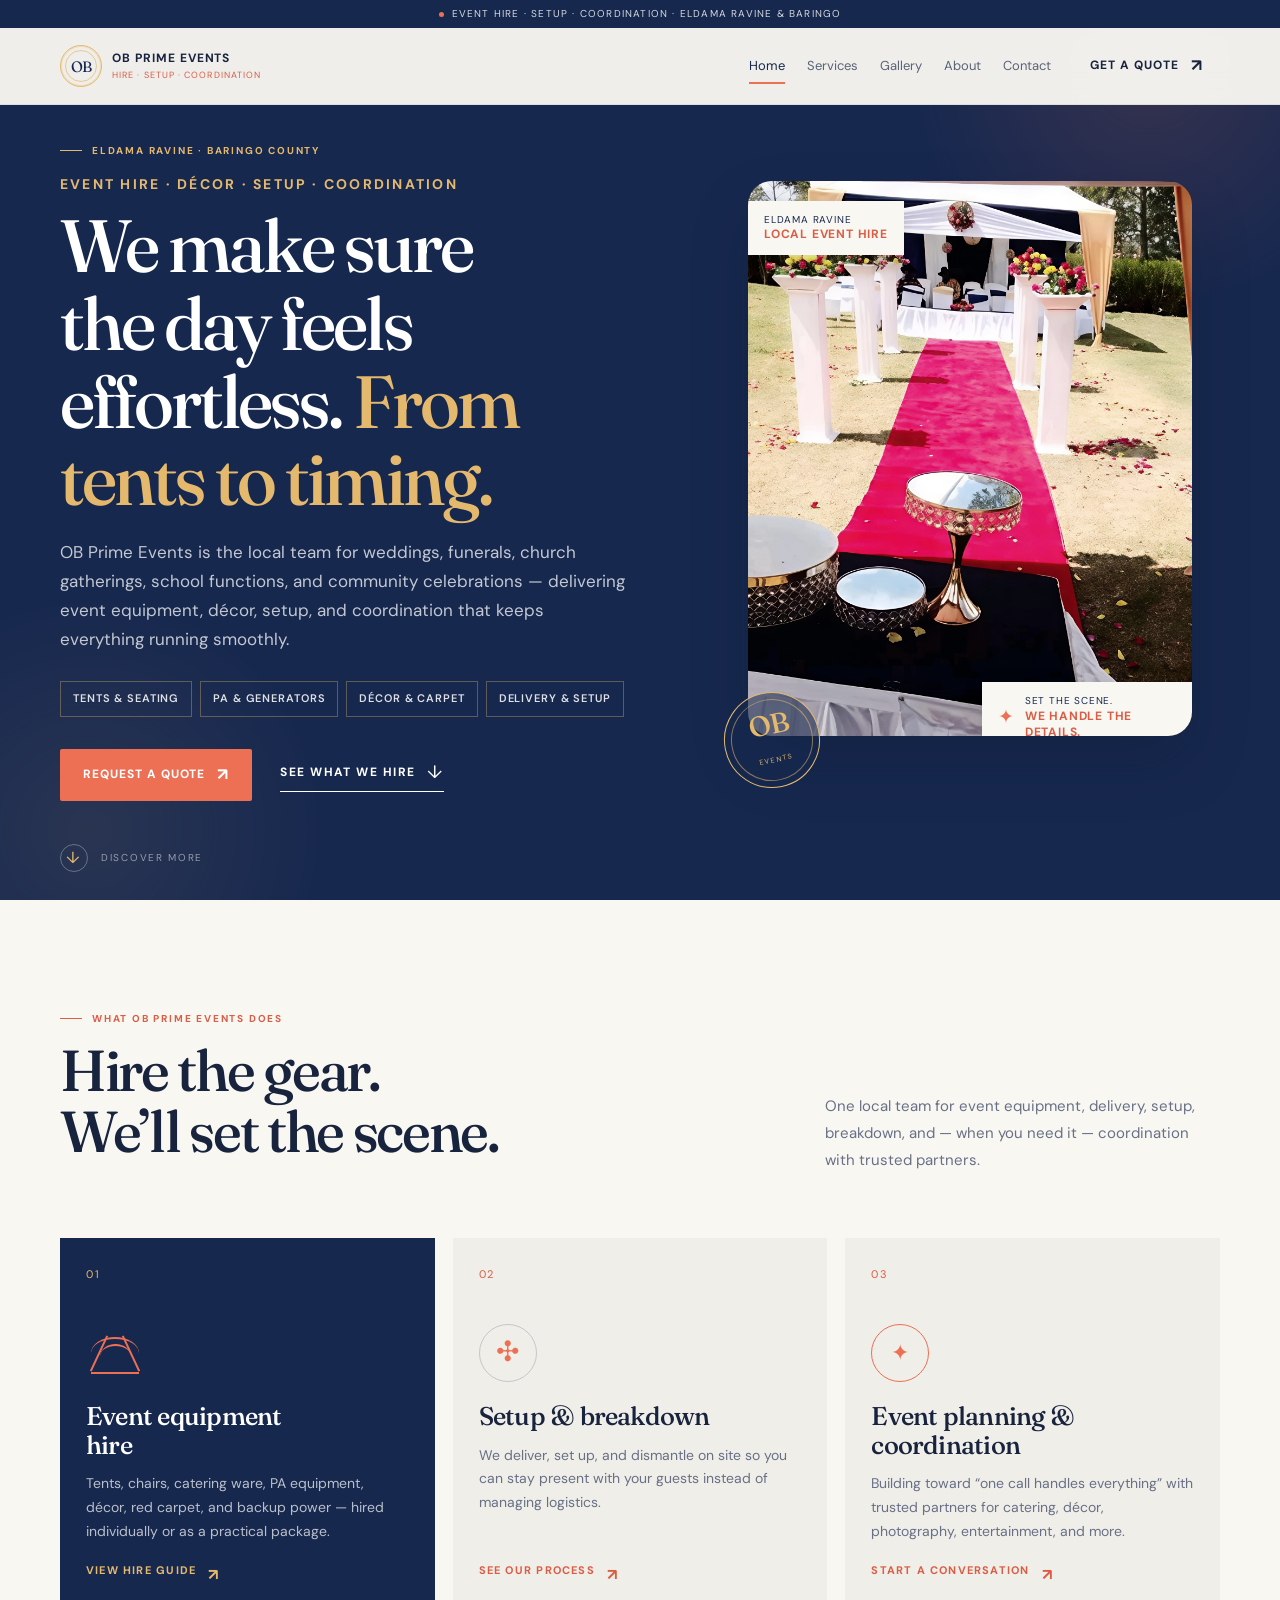
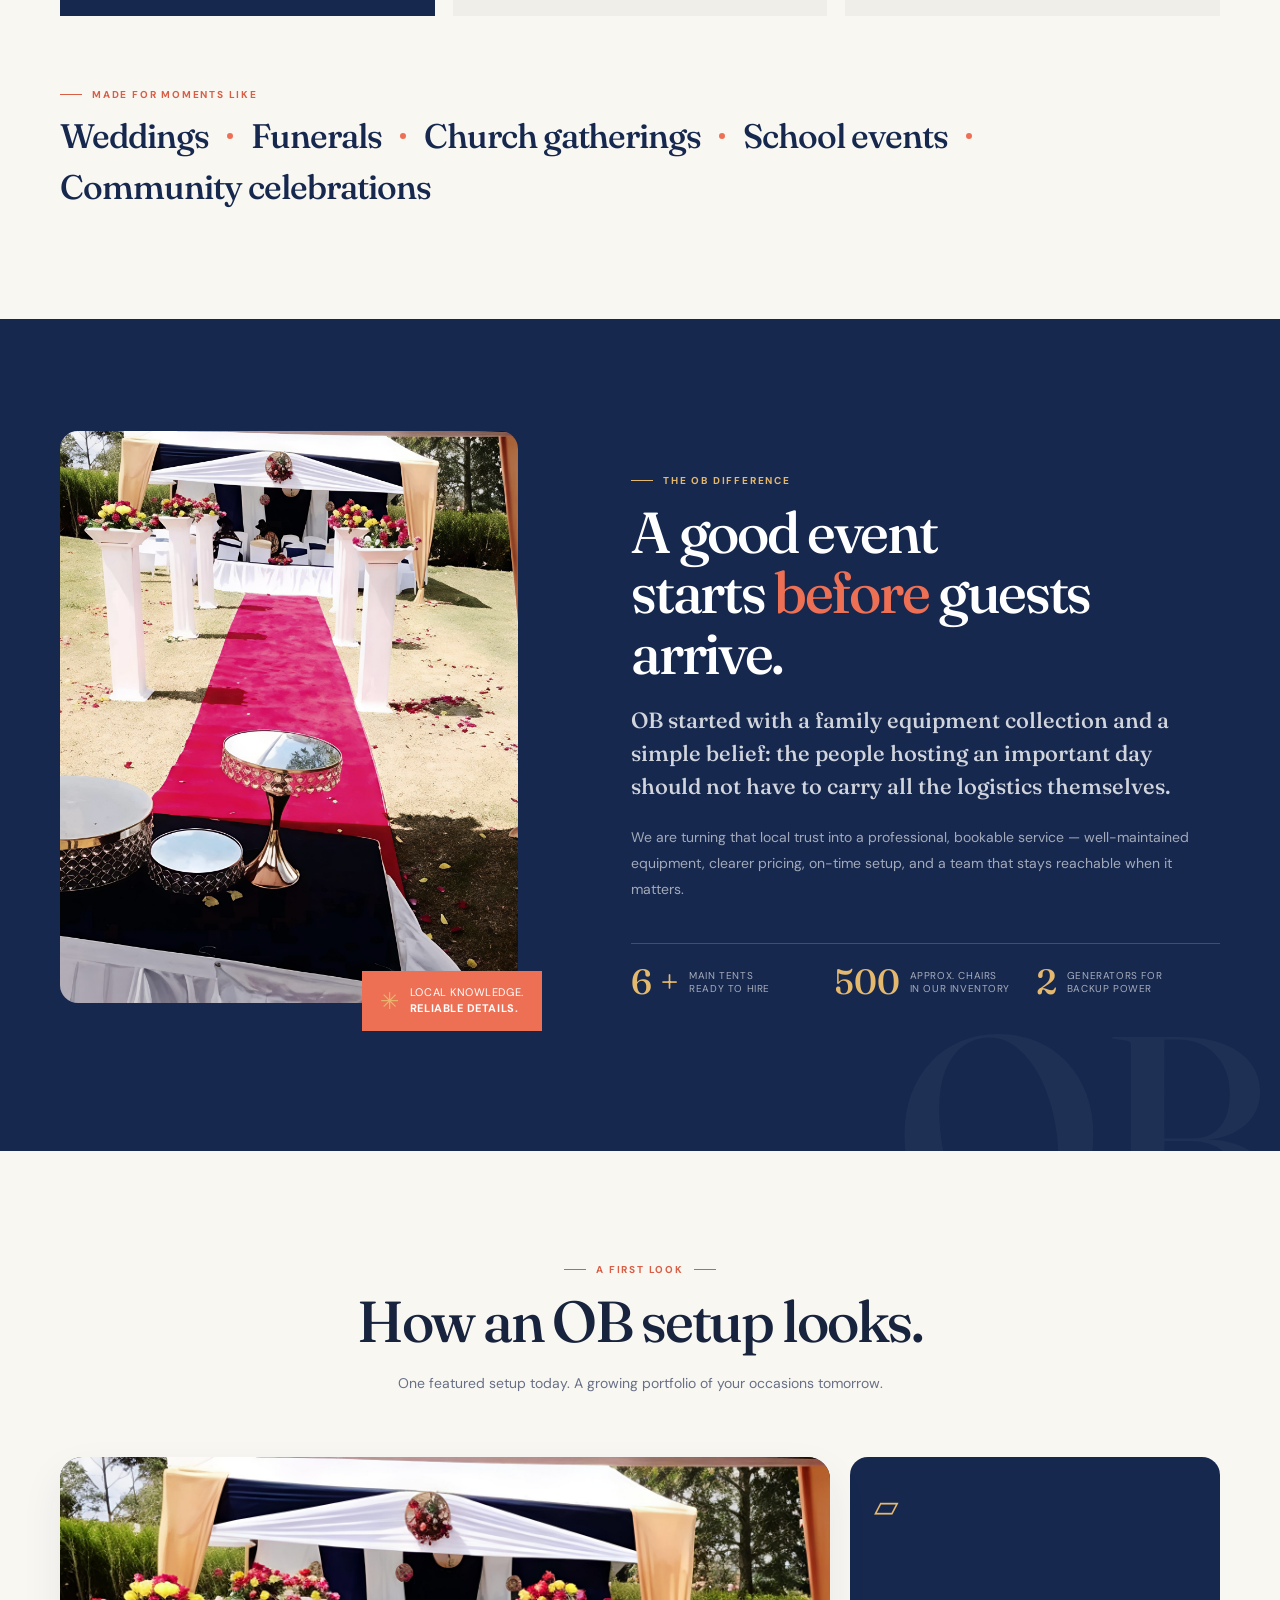
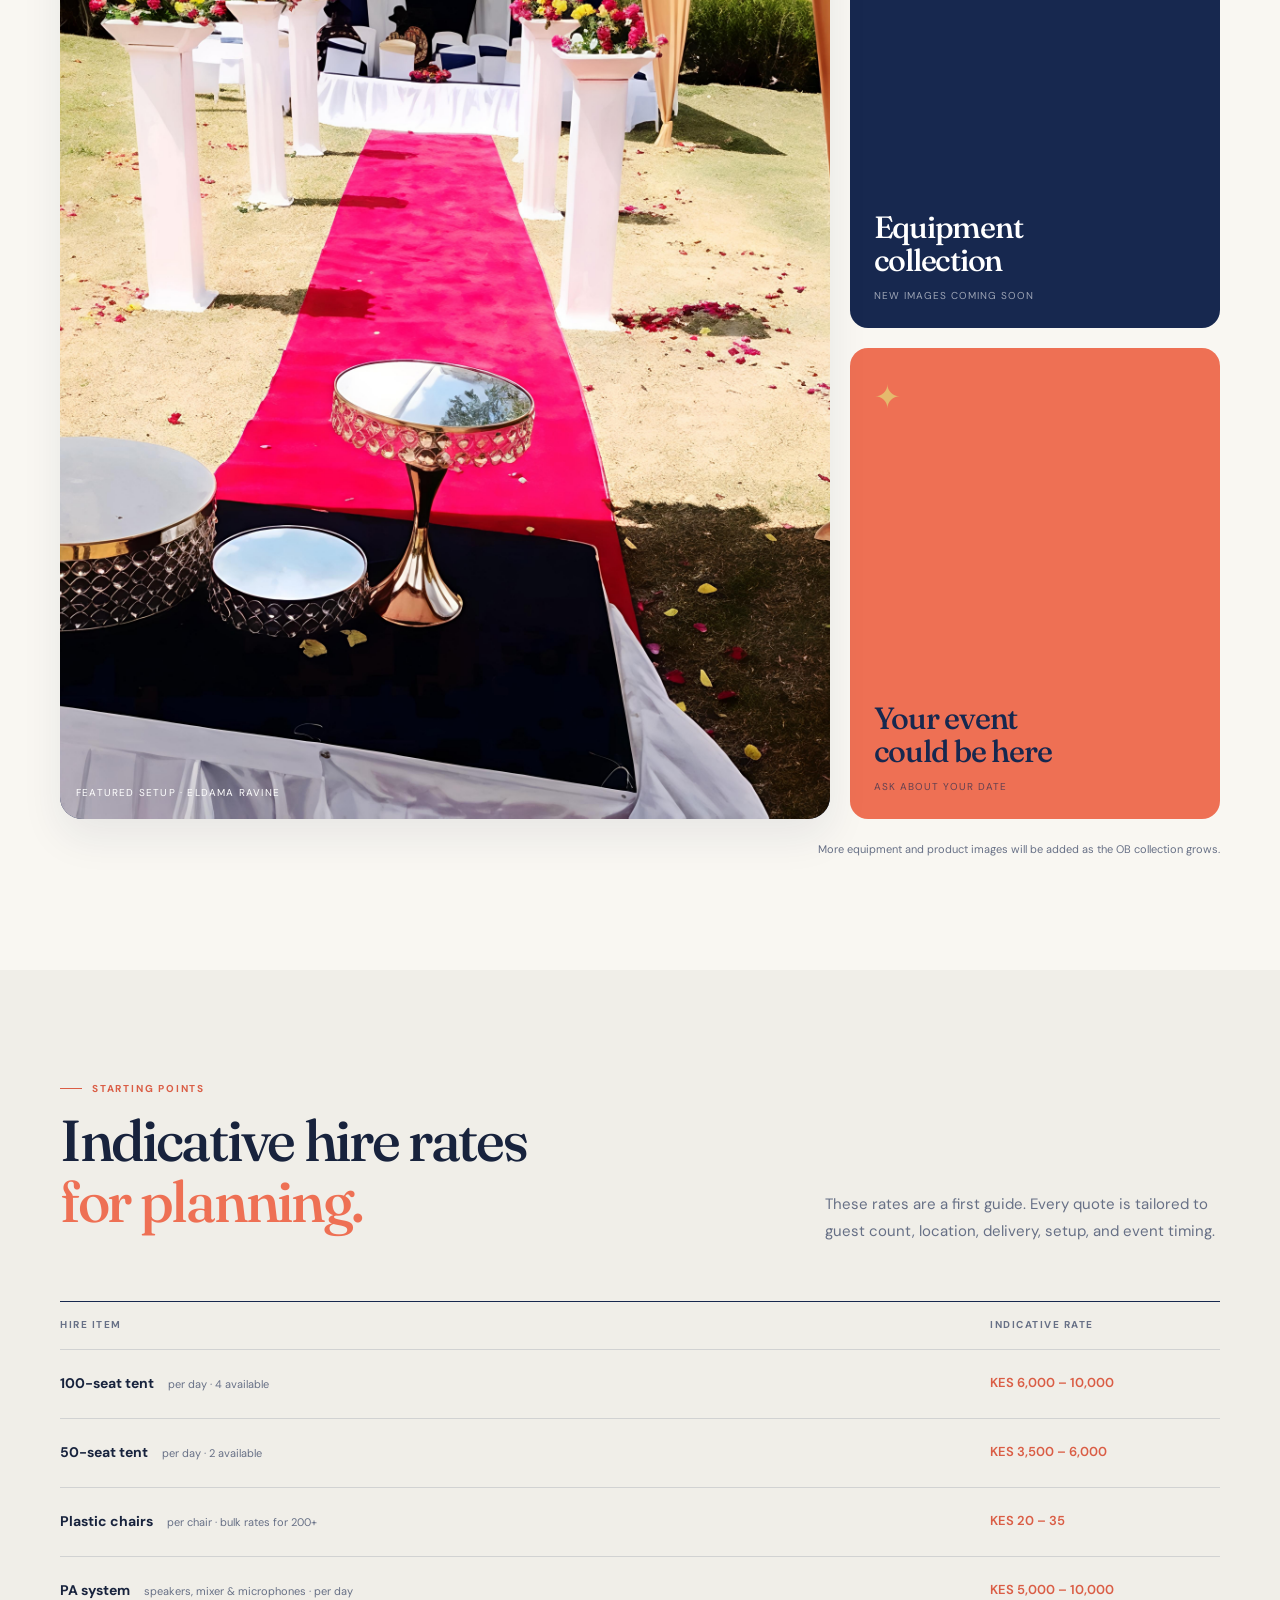
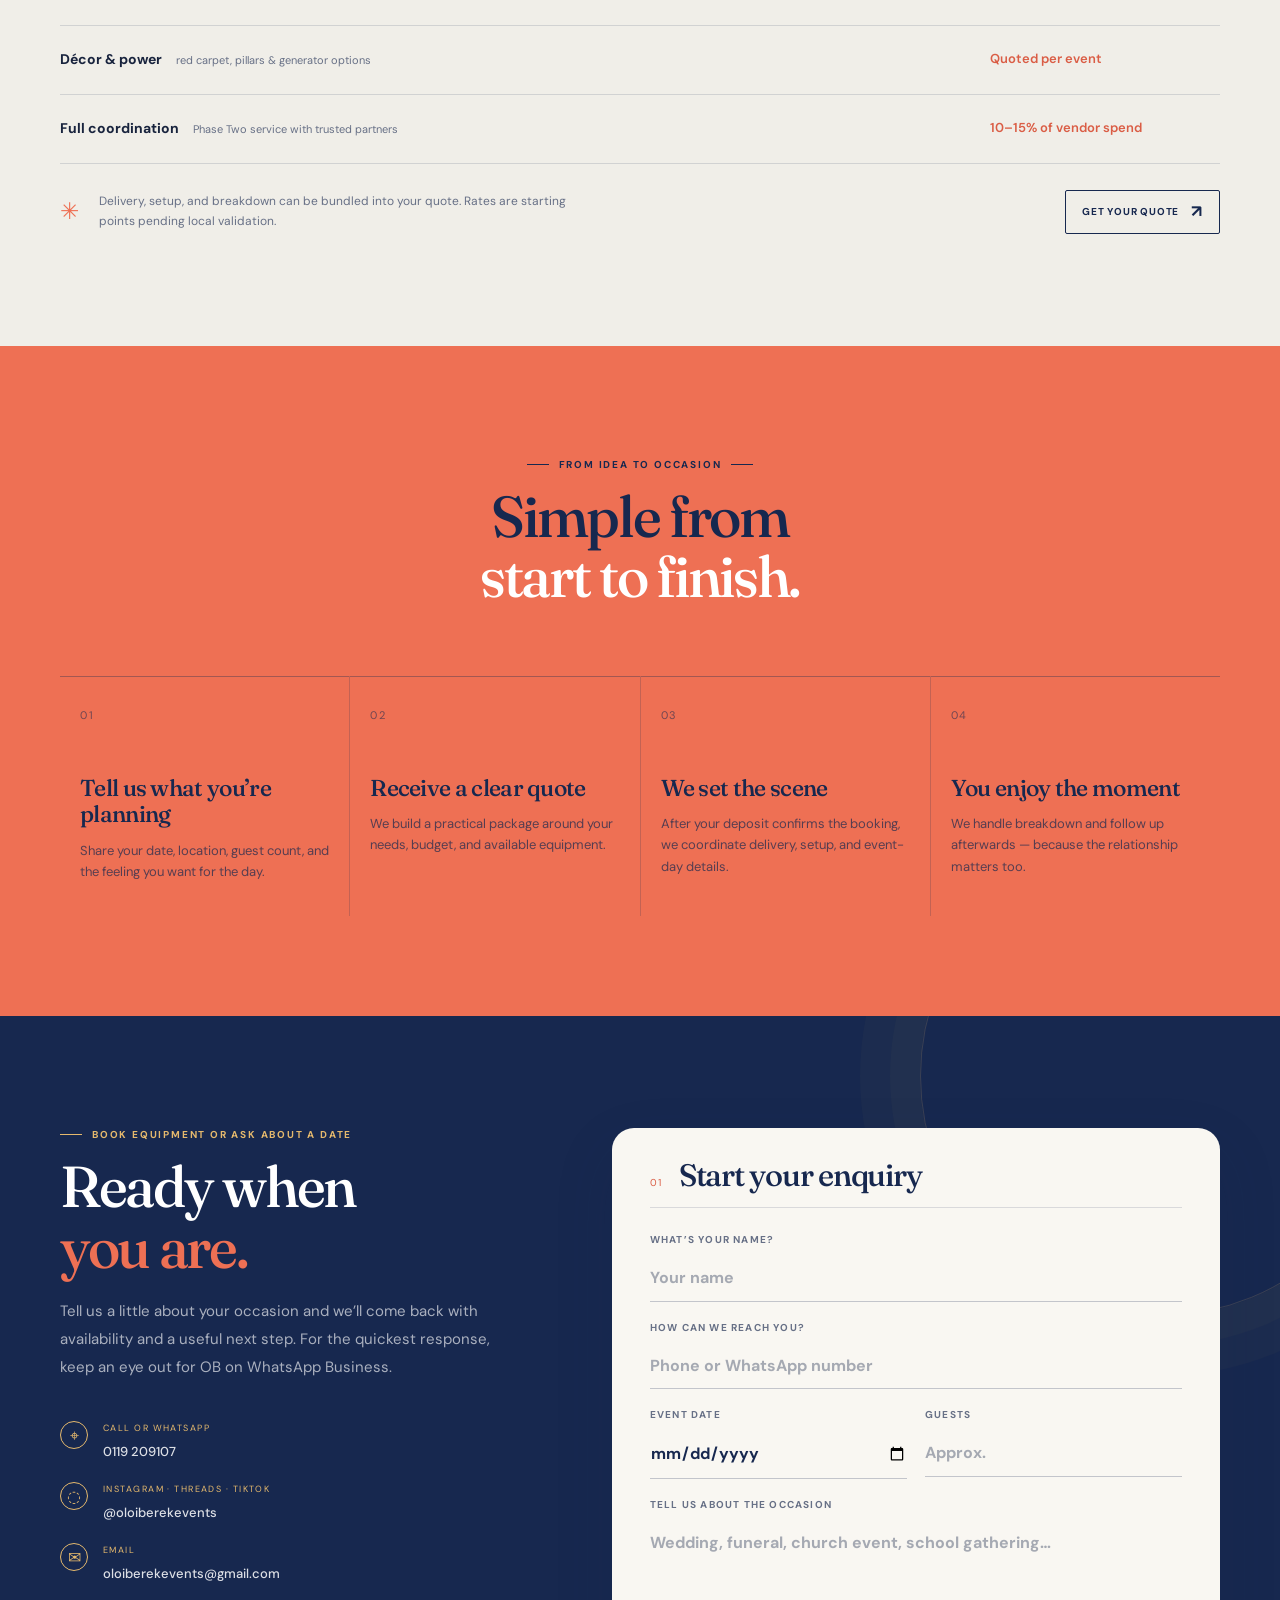
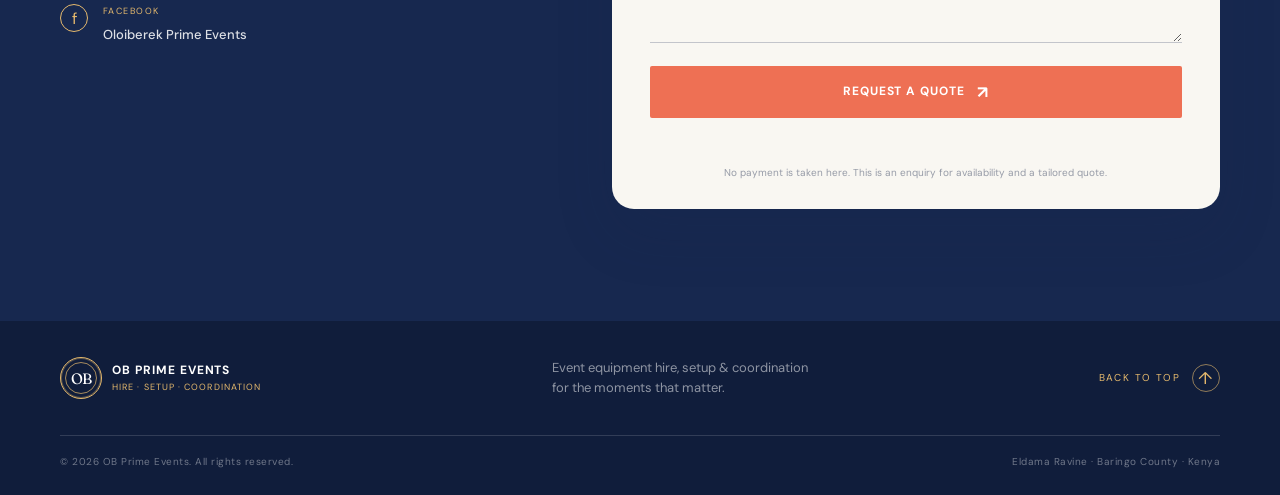
==== commit 7b7d293e: "optimization" ====
--- a/index.html
+++ b/index.html
@@ -2,13 +2,14 @@
 <html lang="en">
   <head>
     <meta charset="utf-8" />
-    <meta name="viewport" content="width=device-width, initial-scale=1" />
+    <meta name="viewport" content="width=device-width, initial-scale=1, viewport-fit=cover" />
     <meta
       name="description"
-      content="OB Prime Events provides event equipment hire, setup, and coordination in Eldama Ravine and the surrounding Baringo County area."
+      content="OB Prime Events hires tents, chairs, décor, PA, and generators, then delivers, sets up, and coordinates weddings, funerals, church gatherings, and celebrations in Eldama Ravine and Baringo County."
     />
     <meta name="theme-color" content="#17284f" />
-    <title>OB Prime Events | Make room for what matters</title>
+    <meta name="format-detection" content="telephone=no" />
+    <title>OB Prime Events | Event Equipment Hire, Setup &amp; Coordination in Eldama Ravine</title>
     <link rel="preconnect" href="https://fonts.googleapis.com" />
     <link rel="preconnect" href="https://fonts.gstatic.com" crossorigin />
     <link
@@ -16,6 +17,21 @@
       rel="stylesheet"
     />
     <link rel="stylesheet" href="style.css" />
+    <script type="application/ld+json">
+      {
+        "@context": "https://schema.org",
+        "@type": "LocalBusiness",
+        "name": "OB Prime Events",
+        "description": "Event equipment hire, setup, and coordination in Eldama Ravine and Baringo County, Kenya.",
+        "areaServed": ["Eldama Ravine", "Baringo County", "Kenya"],
+        "address": {
+          "@type": "PostalAddress",
+          "addressLocality": "Eldama Ravine",
+          "addressRegion": "Baringo County",
+          "addressCountry": "KE"
+        }
+      }
+    </script>
   </head>
   <body>
     <a class="skip-link" href="#main-content">Skip to content</a>
@@ -23,16 +39,14 @@
     <header class="site-header" data-header>
       <div class="announcement">
         <span class="announcement-dot"></span>
-        Proudly serving Eldama Ravine &amp; surrounding areas
+        <span class="announcement-text">Event hire · Setup · Coordination · Eldama Ravine &amp; Baringo</span>
       </div>
       <div class="nav-shell container">
         <a class="brand" href="#home" aria-label="OB Prime Events home">
-          <span class="brand-mark" aria-hidden="true">
-            <span>OB</span>
-          </span>
-          <span class="brand-name">
-            <strong>OB Prime</strong>
-            <small>Events</small>
+          <span class="brand-mark" aria-hidden="true"><span>OB</span></span>
+          <span class="brand-copy">
+            <strong>OB Prime Events</strong>
+            <small>Hire · Setup · Coordination</small>
           </span>
         </a>
 
@@ -45,9 +59,9 @@
           <a class="nav-link active" href="#home">Home</a>
           <a class="nav-link" href="#services">Services</a>
           <a class="nav-link" href="#gallery">Gallery</a>
-          <a class="nav-link" href="#about">About OB</a>
+          <a class="nav-link" href="#about">About</a>
           <a class="nav-link" href="#contact">Contact</a>
-          <a class="button button-small nav-cta" href="#contact">Plan your event <span>↗</span></a>
+          <a class="button button-small nav-cta" href="#contact">Get a quote <span>↗</span></a>
         </nav>
       </div>
     </header>
@@ -58,19 +72,23 @@
         <div class="hero-glow hero-glow-two"></div>
         <div class="container hero-grid">
           <div class="hero-copy reveal">
-            <p class="eyebrow eyebrow-light"><span></span> Local equipment. Personal service.</p>
-            <h1>Make room for <em>what matters.</em></h1>
+            <p class="eyebrow eyebrow-light"><span></span> Eldama Ravine · Baringo County</p>
+            <p class="hero-kicker">Event hire · décor · setup · coordination</p>
+            <h1>We make sure the day feels effortless. <em>From tents to timing.</em></h1>
             <p class="hero-lede">
-              Beautifully supported weddings, funerals, church gatherings, and celebrations across
-              Eldama Ravine and the Baringo County catchment.
-            </p>
+              OB Prime Events is the local team for weddings, funerals, church gatherings, school
+              functions, and community celebrations — delivering event equipment, décor, setup, and
+              coordination that keeps everything running smoothly.
+            </p>
+            <ul class="hero-offers">
+              <li>Tents &amp; seating</li>
+              <li>PA &amp; generators</li>
+              <li>Décor &amp; carpet</li>
+              <li>Delivery &amp; setup</li>
+            </ul>
             <div class="hero-actions">
               <a class="button button-coral" href="#contact">Request a quote <span>↗</span></a>
-              <a class="text-link text-link-light" href="#services">Explore services <span>↓</span></a>
-            </div>
-            <div class="hero-note">
-              <span class="note-star">✳</span>
-              <span>From equipment hire today<br />to one-call coordination tomorrow.</span>
+              <a class="text-link text-link-light" href="#services">See what we hire <span>↓</span></a>
             </div>
           </div>
 
@@ -78,12 +96,12 @@
             <div class="hero-image-frame">
               <img
                 src="assets/ob-event-setup.jpg"
-                alt="OB event setup with a red carpet, white tent, aisle pillars, and floral arrangements"
+                alt="OB Prime Events outdoor setup with a red carpet, white tent, aisle pillars, and floral décor"
               />
-              <div class="image-tag image-tag-top">Eldama Ravine<br /><strong>Since day one</strong></div>
+              <div class="image-tag image-tag-top">Eldama Ravine<br /><strong>Local event hire</strong></div>
               <div class="image-tag image-tag-bottom">
                 <span class="mini-spark">✦</span>
-                <span>Set the scene.<br /><strong>We'll handle the details.</strong></span>
+                <span>Set the scene.<br /><strong>We handle the details.</strong></span>
               </div>
             </div>
             <div class="hero-stamp" aria-hidden="true">
@@ -99,12 +117,12 @@
         <div class="container">
           <div class="section-heading section-heading-split reveal">
             <div>
-              <p class="eyebrow"><span></span> What we do</p>
-              <h2>Everything your<br /><em>occasion</em> needs.</h2>
+              <p class="eyebrow"><span></span> What OB Prime Events does</p>
+              <h2>Hire the gear.<br />We’ll set the scene.</h2>
             </div>
             <p class="section-intro">
-              From a few chairs to a complete event setup, OB gives you a dependable local partner
-              and a simpler way to bring the day together.
+              One local team for event equipment, delivery, setup, breakdown, and — when you need it —
+              coordination with trusted partners.
             </p>
           </div>
 
@@ -116,8 +134,8 @@
               </div>
               <h3>Event equipment hire</h3>
               <p>
-                Tents, chairs, catering ware, PA equipment, décor, and backup power—available
-                individually or as a practical package.
+                Tents, chairs, catering ware, PA equipment, décor, red carpet, and backup power —
+                hired individually or as a practical package.
               </p>
               <a class="arrow-link" href="#pricing">View hire guide <span>↗</span></a>
             </article>
@@ -134,7 +152,7 @@
             <article class="service-card reveal reveal-delay-two">
               <div class="card-number">03</div>
               <div class="service-icon icon-ring" aria-hidden="true">✦</div>
-              <h3>Event coordination</h3>
+              <h3>Event planning &amp; coordination</h3>
               <p>
                 Building toward “one call handles everything” with trusted partners for catering,
                 décor, photography, entertainment, and more.
@@ -159,7 +177,7 @@
             <div class="about-image">
               <img
                 src="assets/ob-event-setup.jpg"
-                alt="Close view of OB's event décor and red carpet setup"
+                alt="Close view of OB Prime Events décor and red carpet setup"
                 loading="lazy"
               />
             </div>
@@ -176,8 +194,8 @@
               an important day should not have to carry all the logistics themselves.
             </p>
             <p>
-              We are formalizing that local trust into a professional, bookable service—well-maintained
-              equipment, clear pricing, on-time setup, and a team that stays reachable when it matters.
+              We are turning that local trust into a professional, bookable service — well-maintained
+              equipment, clearer pricing, on-time setup, and a team that stays reachable when it matters.
             </p>
             <div class="about-stats">
               <div><strong>6 +</strong><span>main tents<br />ready to hire</span></div>
@@ -192,8 +210,8 @@
         <div class="container">
           <div class="section-heading section-heading-centered reveal">
             <p class="eyebrow"><span></span> A first look <span></span></p>
-            <h2>Set the scene.</h2>
-            <p>One setup today. A growing portfolio of your moments tomorrow.</p>
+            <h2>How an OB setup looks.</h2>
+            <p>One featured setup today. A growing portfolio of your occasions tomorrow.</p>
           </div>
           <div class="gallery-layout">
             <button class="gallery-feature reveal" type="button" data-lightbox="assets/ob-event-setup.jpg" aria-label="Open event setup image">
@@ -223,11 +241,11 @@
           <div class="section-heading section-heading-split reveal">
             <div>
               <p class="eyebrow"><span></span> Starting points</p>
-              <h2>Clearer planning<br /><em>starts here.</em></h2>
+              <h2>Indicative hire rates<br /><em>for planning.</em></h2>
             </div>
             <p class="section-intro">
-              These indicative rates are a helpful first guide. Every quote is tailored to your
-              guest count, location, delivery needs, and event timing.
+              These rates are a first guide. Every quote is tailored to guest count, location,
+              delivery, setup, and event timing.
             </p>
           </div>
           <div class="pricing-table-wrap reveal">
@@ -257,7 +275,7 @@
             <div class="process-step reveal"><span>01</span><h3>Tell us what you’re planning</h3><p>Share your date, location, guest count, and the feeling you want for the day.</p></div>
             <div class="process-step reveal reveal-delay"><span>02</span><h3>Receive a clear quote</h3><p>We build a practical package around your needs, budget, and available equipment.</p></div>
             <div class="process-step reveal reveal-delay-two"><span>03</span><h3>We set the scene</h3><p>After your deposit confirms the booking, we coordinate delivery, setup, and event-day details.</p></div>
-            <div class="process-step reveal reveal-delay-three"><span>04</span><h3>You enjoy the moment</h3><p>We handle breakdown and follow up afterwards—because the relationship matters too.</p></div>
+            <div class="process-step reveal reveal-delay-three"><span>04</span><h3>You enjoy the moment</h3><p>We handle breakdown and follow up afterwards — because the relationship matters too.</p></div>
           </div>
         </div>
       </section>
@@ -265,25 +283,26 @@
       <section id="contact" class="section contact-section section-navy">
         <div class="container contact-grid">
           <div class="contact-copy reveal">
-            <p class="eyebrow eyebrow-light"><span></span> Let’s plan something good</p>
+            <p class="eyebrow eyebrow-light"><span></span> Book equipment or ask about a date</p>
             <h2>Ready when<br /><em>you are.</em></h2>
             <p>
-              Tell us a little about your occasion and we’ll come back with the most useful next
-              step. For the quickest response, keep an eye out for OB on WhatsApp Business.
+              Tell us a little about your occasion and we’ll come back with availability and a useful
+              next step. For the quickest response, keep an eye out for OB on WhatsApp Business.
             </p>
             <div class="contact-details">
-              <div class="contact-detail"><span class="detail-icon">⌖</span><div><small>Based in</small><strong>Eldama Ravine, Baringo County<br />Kenya</strong></div></div>
-              <div class="contact-detail"><span class="detail-icon">◌</span><div><small>Primary booking channel</small><strong>WhatsApp Business &amp; phone</strong></div></div>
-            </div>
-            <p class="contact-edit-note">Add your phone number and email before publishing this site.</p>
+              <div class="contact-detail"><span class="detail-icon">⌖</span><div><small>Call or WhatsApp</small><strong><a href="tel:+254119209107">0119 209107</a></strong></div></div>
+              <div class="contact-detail"><span class="detail-icon">◌</span><div><small>Instagram · Threads · TikTok</small><strong><a href="https://www.instagram.com/oloiberekevents/" target="_blank" rel="noreferrer">@oloiberekevents</a></strong></div></div>
+              <div class="contact-detail"><span class="detail-icon">✉</span><div><small>Email</small><strong><a href="mailto:oloiberekevents@gmail.com">oloiberekevents@gmail.com</a></strong></div></div>
+              <div class="contact-detail"><span class="detail-icon">f</span><div><small>Facebook</small><strong><a href="https://www.facebook.com/" target="_blank" rel="noreferrer">Oloiberek Prime Events</a></strong></div></div>
+            </div>
           </div>
           <form class="quote-form reveal reveal-delay" data-quote-form>
             <div class="form-heading"><span>01</span><h3>Start your enquiry</h3></div>
-            <label>What’s your name? <input name="name" type="text" placeholder="Your name" required /></label>
-            <label>How can we reach you? <input name="contact" type="text" placeholder="Phone or WhatsApp number" required /></label>
+            <label>What’s your name? <input name="name" type="text" placeholder="Your name" autocomplete="name" required /></label>
+            <label>How can we reach you? <input name="contact" type="tel" inputmode="tel" placeholder="Phone or WhatsApp number" autocomplete="tel" required /></label>
             <div class="form-two">
               <label>Event date <input name="date" type="date" /></label>
-              <label>Guests <input name="guests" type="number" min="1" placeholder="Approx." /></label>
+              <label>Guests <input name="guests" type="number" min="1" inputmode="numeric" placeholder="Approx." /></label>
             </div>
             <label>Tell us about the occasion <textarea name="message" rows="4" placeholder="Wedding, funeral, church event, school gathering…"></textarea></label>
             <button class="button button-coral button-full" type="submit">Request a quote <span>↗</span></button>
@@ -298,9 +317,9 @@
       <div class="container footer-top">
         <a class="brand brand-footer" href="#home" aria-label="OB Prime Events home">
           <span class="brand-mark"><span>OB</span></span>
-          <span class="brand-name"><strong>OB Prime</strong><small>Events</small></span>
+          <span class="brand-copy"><strong>OB Prime Events</strong><small>Hire · Setup · Coordination</small></span>
         </a>
-        <p>Equipment hire &amp; event coordination<br />for the moments that matter.</p>
+        <p>Event equipment hire, setup &amp; coordination<br />for the moments that matter.</p>
         <a class="back-top" href="#home">Back to top <span>↑</span></a>
       </div>
       <div class="container footer-bottom">
@@ -316,4 +335,4 @@
 
     <script src="script.js"></script>
   </body>
-</html>+</html>
--- a/style.css
+++ b/style.css
@@ -12,10 +12,26 @@
   --serif: "Fraunces", Georgia, serif;
   --sans: "DM Sans", Arial, sans-serif;
   --shadow: 0 24px 60px rgba(23, 40, 79, 0.13);
-}
-
-* { box-sizing: border-box; }
-html { scroll-behavior: smooth; }
+  --gutter: clamp(16px, 4.2vw, 32px);
+  --header-stack: 108px;
+  --safe-top: env(safe-area-inset-top, 0px);
+  --safe-right: env(safe-area-inset-right, 0px);
+  --safe-bottom: env(safe-area-inset-bottom, 0px);
+  --safe-left: env(safe-area-inset-left, 0px);
+}
+
+*,
+*::before,
+*::after { box-sizing: border-box; }
+
+html {
+  scroll-behavior: smooth;
+  width: 100%;
+  overflow-x: hidden;
+  -webkit-text-size-adjust: 100%;
+  text-size-adjust: 100%;
+}
+
 body {
   margin: 0;
   color: var(--ink);
@@ -23,227 +39,1007 @@
   font-family: var(--sans);
   font-size: 16px;
   line-height: 1.6;
+  width: 100%;
+  min-height: 100vh;
   overflow-x: hidden;
-}
+  padding-left: var(--safe-left);
+  padding-right: var(--safe-right);
+  text-rendering: optimizeLegibility;
+  -webkit-font-smoothing: antialiased;
+}
+
 body.no-scroll { overflow: hidden; }
-img { display: block; max-width: 100%; }
+
+img {
+  display: block;
+  max-width: 100%;
+  height: auto;
+}
+
 a { color: inherit; text-decoration: none; }
-button, input, textarea { font: inherit; }
+button, input, textarea, select { font: inherit; max-width: 100%; }
 button { cursor: pointer; }
-.container { width: min(1160px, calc(100% - 64px)); margin: 0 auto; }
-.sr-only { position: absolute; width: 1px; height: 1px; overflow: hidden; clip: rect(0, 0, 0, 0); }
-.skip-link { position: fixed; left: 16px; top: -60px; z-index: 100; padding: 10px 16px; color: var(--white); background: var(--coral); transition: top .2s; }
-.skip-link:focus { top: 16px; }
+input, textarea, select { min-width: 0; }
+
+.container {
+  width: min(1160px, calc(100% - (var(--gutter) * 2)));
+  margin-inline: auto;
+}
+
+.sr-only {
+  position: absolute;
+  width: 1px;
+  height: 1px;
+  overflow: hidden;
+  clip: rect(0, 0, 0, 0);
+}
+
+.skip-link {
+  position: fixed;
+  left: 16px;
+  top: -60px;
+  z-index: 100;
+  padding: 10px 16px;
+  color: var(--white);
+  background: var(--coral);
+  transition: top .2s;
+}
+.skip-link:focus { top: calc(16px + var(--safe-top)); }
 
 .site-header {
   position: fixed;
-  inset: 0 0 auto;
+  top: 0;
+  left: 0;
+  right: 0;
   z-index: 50;
   color: var(--ink);
-  background: rgba(249, 247, 242, .94);
+  background: rgba(249, 247, 242, .96);
   backdrop-filter: blur(16px);
   border-bottom: 1px solid rgba(23, 40, 79, .08);
-  transition: box-shadow .25s, transform .25s;
+  padding-top: var(--safe-top);
+  transition: box-shadow .25s;
 }
 .site-header.scrolled { box-shadow: 0 12px 32px rgba(23, 40, 79, .1); }
-.announcement { height: 28px; display: flex; align-items: center; justify-content: center; gap: 8px; background: var(--navy); color: rgba(255,255,255,.8); font-size: 10px; letter-spacing: .14em; text-transform: uppercase; }
-.announcement-dot { width: 5px; height: 5px; border-radius: 50%; background: var(--coral); }
-.nav-shell { min-height: 80px; display: flex; align-items: center; justify-content: space-between; gap: 30px; }
-.brand { display: inline-flex; align-items: center; gap: 11px; flex: 0 0 auto; }
-.brand-mark { display: grid; place-items: center; width: 45px; height: 45px; border: 1px solid var(--gold); border-radius: 50%; color: var(--navy); position: relative; }
-.brand-mark::before { content: ""; position: absolute; inset: 4px; border: 1px solid rgba(229,185,109,.7); border-radius: 50%; }
-.brand-mark span { font-family: var(--serif); font-size: 16px; position: relative; }
-.brand-name { display: grid; line-height: 1; gap: 5px; }
-.brand-name strong { font-size: 13px; letter-spacing: .09em; text-transform: uppercase; }
-.brand-name small { font-size: 10px; letter-spacing: .25em; color: var(--coral-deep); text-transform: uppercase; }
-.main-nav { display: flex; align-items: center; gap: 28px; }
-.nav-link { position: relative; padding: 30px 0; color: #596276; font-size: 13px; transition: color .2s; }
-.nav-link::after { content: ""; position: absolute; left: 0; right: 100%; bottom: 22px; height: 2px; background: var(--coral); transition: right .2s; }
-.nav-link:hover, .nav-link.active { color: var(--navy); }
-.nav-link:hover::after, .nav-link.active::after { right: 0; }
-.button { display: inline-flex; align-items: center; justify-content: center; gap: 14px; min-height: 52px; padding: 0 25px; border: 1px solid transparent; border-radius: 2px; font-size: 12px; font-weight: 700; letter-spacing: .08em; text-transform: uppercase; transition: transform .2s, background .2s, box-shadow .2s; }
-.button:hover { transform: translateY(-3px); box-shadow: 0 10px 24px rgba(23,40,79,.14); }
+
+.announcement {
+  display: flex;
+  align-items: center;
+  justify-content: center;
+  gap: 8px;
+  min-height: 28px;
+  padding: 6px 16px;
+  background: var(--navy);
+  color: rgba(255, 255, 255, .82);
+  font-size: 10px;
+  letter-spacing: .12em;
+  text-transform: uppercase;
+  text-align: center;
+}
+.announcement-text {
+  overflow: hidden;
+  text-overflow: ellipsis;
+  white-space: nowrap;
+  max-width: 100%;
+}
+.announcement-dot {
+  flex: 0 0 auto;
+  width: 5px;
+  height: 5px;
+  border-radius: 50%;
+  background: var(--coral);
+}
+
+.nav-shell {
+  display: flex;
+  align-items: center;
+  justify-content: space-between;
+  gap: 16px;
+  min-height: 76px;
+  position: relative;
+}
+
+.brand {
+  display: inline-flex;
+  align-items: center;
+  gap: 10px;
+  min-width: 0;
+  flex: 0 1 auto;
+  max-width: calc(100% - 52px);
+  overflow: hidden;
+  flex-shrink: 1;
+}
+.brand-mark {
+  display: grid;
+  place-items: center;
+  flex: 0 0 auto;
+  width: 42px;
+  height: 42px;
+  border: 1px solid var(--gold);
+  border-radius: 50%;
+  color: var(--navy);
+  position: relative;
+  box-shadow: inset 0 0 0 1px rgba(229, 185, 109, .35);
+}
+.brand-mark::before {
+  content: "";
+  position: absolute;
+  inset: 4px;
+  border: 1px solid rgba(229, 185, 109, .7);
+  border-radius: 50%;
+}
+.brand-mark span {
+  font-family: var(--serif);
+  font-size: 15px;
+  position: relative;
+  line-height: 1;
+  letter-spacing: -.04em;
+}
+.brand-copy {
+  display: grid;
+  min-width: 0;
+  line-height: 1.05;
+  gap: 4px;
+}
+.brand-copy strong {
+  display: block;
+  font-size: clamp(10px, 1.3vw, 12px);
+  letter-spacing: .08em;
+  text-transform: uppercase;
+  white-space: nowrap;
+  overflow: hidden;
+  text-overflow: ellipsis;
+  line-height: 1.15;
+}
+.brand-copy small {
+  display: block;
+  font-size: clamp(8px, 0.9vw, 9px);
+  letter-spacing: .12em;
+  color: var(--coral-deep);
+  text-transform: uppercase;
+  white-space: nowrap;
+  overflow: hidden;
+  text-overflow: ellipsis;
+  line-height: 1.2;
+}
+
+.main-nav {
+  display: flex;
+  align-items: center;
+  gap: 22px;
+  flex: 0 0 auto;
+}
+.nav-link {
+  position: relative;
+  padding: 26px 0;
+  color: #596276;
+  font-size: 13px;
+  white-space: nowrap;
+  transition: color .2s;
+}
+.nav-link::after {
+  content: "";
+  position: absolute;
+  left: 0;
+  right: 100%;
+  bottom: 18px;
+  height: 2px;
+  background: var(--coral);
+  transition: right .2s;
+}
+.nav-link:hover,
+.nav-link.active { color: var(--navy); }
+.nav-link:hover::after,
+.nav-link.active::after { right: 0; }
+
+.button {
+  display: inline-flex;
+  align-items: center;
+  justify-content: center;
+  gap: 12px;
+  min-height: 52px;
+  padding: 0 22px;
+  border: 1px solid transparent;
+  border-radius: 2px;
+  font-size: 12px;
+  font-weight: 700;
+  letter-spacing: .08em;
+  text-transform: uppercase;
+  text-align: center;
+  white-space: nowrap;
+  transition: transform .2s, background .2s, box-shadow .2s;
+}
+.button:hover { transform: translateY(-3px); box-shadow: 0 10px 24px rgba(23, 40, 79, .14); }
 .button span { font-size: 17px; line-height: 1; }
-.button-small { min-height: 42px; padding: 0 17px; }
+.button-small { min-height: 42px; padding: 0 16px; }
 .button-coral { background: var(--coral); color: var(--white); }
 .button-coral:hover { background: var(--coral-deep); }
 .button-outline { border-color: var(--navy); color: var(--navy); background: transparent; }
 .button-outline:hover { color: var(--white); background: var(--navy); }
-.menu-toggle { display: none; border: 0; background: none; padding: 10px; }
-.menu-toggle > span:not(.sr-only) { display: block; width: 24px; height: 2px; margin: 5px; background: var(--navy); transition: transform .2s; }
-
-.section { padding: 120px 0; position: relative; }
-.section-dark, .section-navy { color: var(--white); background: var(--navy); }
+
+.menu-toggle {
+  display: none;
+  flex: 0 0 auto;
+  border: 0;
+  background: none;
+  width: 44px;
+  height: 44px;
+  padding: 10px;
+  margin-right: -8px;
+}
+.menu-toggle > span:not(.sr-only) {
+  display: block;
+  width: 22px;
+  height: 2px;
+  margin: 5px auto;
+  background: var(--navy);
+  transition: transform .2s, opacity .2s;
+}
+.menu-toggle[aria-expanded="true"] > span:not(.sr-only):first-of-type {
+  transform: translateY(3.5px) rotate(45deg);
+}
+.menu-toggle[aria-expanded="true"] > span:not(.sr-only):last-of-type {
+  transform: translateY(-3.5px) rotate(-45deg);
+}
+
+.section { padding: 112px 0; position: relative; }
+.section-dark,
+.section-navy { color: var(--white); background: var(--navy); }
 .section-paper { background: var(--paper); }
 .section-coral { background: var(--coral); }
-.eyebrow { display: flex; align-items: center; gap: 10px; margin: 0 0 22px; color: var(--coral-deep); font-size: 10px; font-weight: 700; letter-spacing: .2em; line-height: 1.2; text-transform: uppercase; }
-.eyebrow span { width: 25px; height: 1px; background: currentColor; }
+
+.eyebrow {
+  display: flex;
+  align-items: center;
+  gap: 10px;
+  margin: 0 0 16px;
+  color: var(--coral-deep);
+  font-size: 10px;
+  font-weight: 700;
+  letter-spacing: .18em;
+  line-height: 1.3;
+  text-transform: uppercase;
+}
+.eyebrow span { width: 22px; height: 1px; flex: 0 0 auto; background: currentColor; }
 .eyebrow-light { color: var(--gold); }
 .eyebrow-dark { color: var(--navy); }
+
 h1, h2, h3, p { margin-top: 0; }
-h1, h2 { margin-bottom: 24px; font-family: var(--serif); font-weight: 500; line-height: .98; letter-spacing: -.045em; }
-h1 { max-width: 660px; font-size: clamp(58px, 8vw, 104px); }
-h2 { font-size: clamp(46px, 5.3vw, 74px); }
+h1, h2 {
+  margin-bottom: 20px;
+  font-family: var(--serif);
+  font-weight: 500;
+  line-height: 1.05;
+  letter-spacing: -.04em;
+  text-wrap: balance;
+  overflow-wrap: break-word;
+}
+h1 { max-width: 16ch; font-size: clamp(2.15rem, 1.1rem + 4.4vw, 4.75rem); }
+h2 { font-size: clamp(2rem, 1.05rem + 3.2vw, 4.4rem); }
 h1 em, h2 em { color: var(--coral); font-style: normal; }
 .hero h1 em { color: var(--gold); }
 
-.hero { min-height: 790px; padding: 194px 0 90px; overflow: hidden; }
-.hero-glow { position: absolute; width: 500px; height: 500px; border-radius: 50%; filter: blur(2px); pointer-events: none; opacity: .45; }
-.hero-glow-one { top: -250px; right: -180px; background: radial-gradient(circle, rgba(238,112,84,.32), transparent 68%); }
-.hero-glow-two { bottom: -250px; left: -260px; background: radial-gradient(circle, rgba(229,185,109,.2), transparent 68%); }
-.hero-grid { display: grid; grid-template-columns: minmax(0, 1.03fr) minmax(410px, .97fr); gap: 78px; align-items: center; position: relative; z-index: 1; }
-.hero-lede { max-width: 485px; color: rgba(255,255,255,.72); font-size: 17px; line-height: 1.75; }
-.hero-actions { display: flex; align-items: center; gap: 30px; margin-top: 34px; }
-.text-link { display: inline-flex; align-items: center; gap: 12px; border-bottom: 1px solid currentColor; padding-bottom: 4px; font-size: 12px; font-weight: 700; letter-spacing: .12em; text-transform: uppercase; }
+.hero {
+  min-height: min(100svh, 920px);
+  padding: calc(var(--header-stack) + var(--safe-top) + 36px) 0 88px;
+  overflow: clip;
+}
+.hero-glow {
+  position: absolute;
+  width: min(500px, 80vw);
+  height: min(500px, 80vw);
+  border-radius: 50%;
+  filter: blur(2px);
+  pointer-events: none;
+  opacity: .45;
+}
+.hero-glow-one {
+  top: -180px;
+  right: -120px;
+  background: radial-gradient(circle, rgba(238, 112, 84, .32), transparent 68%);
+}
+.hero-glow-two {
+  bottom: -180px;
+  left: -160px;
+  background: radial-gradient(circle, rgba(229, 185, 109, .2), transparent 68%);
+}
+.hero-grid {
+  display: grid;
+  grid-template-columns: minmax(0, 1.05fr) minmax(0, .95fr);
+  gap: clamp(32px, 6vw, 78px);
+  align-items: center;
+  position: relative;
+  z-index: 1;
+}
+.hero-kicker {
+  margin: 0 0 12px;
+  color: var(--gold);
+  font-size: clamp(12px, 1.8vw, 14px);
+  font-weight: 700;
+  letter-spacing: .16em;
+  text-transform: uppercase;
+}
+.hero-lede {
+  max-width: 42rem;
+  color: rgba(255, 255, 255, .74);
+  font-size: clamp(15px, 1.5vw, 17px);
+  line-height: 1.7;
+}
+.hero-offers {
+  display: flex;
+  flex-wrap: wrap;
+  gap: 8px;
+  margin: 28px 0 0;
+  padding: 0;
+  list-style: none;
+}
+.hero-offers li {
+  padding: 8px 12px;
+  border: 1px solid rgba(229, 185, 109, .35);
+  color: rgba(255, 255, 255, .86);
+  font-size: 11px;
+  font-weight: 600;
+  letter-spacing: .08em;
+  text-transform: uppercase;
+}
+.hero-actions {
+  display: flex;
+  flex-wrap: wrap;
+  align-items: center;
+  gap: 18px 28px;
+  margin-top: 32px;
+}
+.text-link {
+  display: inline-flex;
+  align-items: center;
+  gap: 12px;
+  border-bottom: 1px solid currentColor;
+  padding-bottom: 4px;
+  font-size: 12px;
+  font-weight: 700;
+  letter-spacing: .12em;
+  text-transform: uppercase;
+}
 .text-link span { font-size: 18px; font-weight: 400; transition: transform .2s; }
 .text-link:hover span { transform: translateY(4px); }
-.hero-note { display: flex; align-items: center; gap: 13px; margin-top: 58px; color: rgba(255,255,255,.62); font-size: 11px; line-height: 1.45; letter-spacing: .06em; text-transform: uppercase; }
-.note-star { color: var(--coral); font-size: 25px; }
-.hero-visual { position: relative; max-width: 500px; justify-self: end; }
-.hero-image-frame { position: relative; margin: 0 25px 35px 0; }
-.hero-image-frame::before { content: ""; position: absolute; inset: 16px -25px -25px 16px; border: 1px solid rgba(229,185,109,.65); z-index: -1; }
-.hero-image-frame img { width: 100%; aspect-ratio: .89; object-fit: cover; object-position: center; filter: saturate(.86); }
-.image-tag { position: absolute; background: var(--paper); color: var(--navy); padding: 13px 18px; font-size: 10px; letter-spacing: .08em; line-height: 1.35; text-transform: uppercase; box-shadow: 0 9px 25px rgba(0,0,0,.15); }
+
+.hero-visual {
+  position: relative;
+  width: min(100%, 500px);
+  justify-self: end;
+  padding: 28px 28px 56px 28px;
+}
+.hero-image-frame {
+  position: relative;
+  background: #22345f;
+  overflow: hidden;
+  border-radius: 24px;
+  box-shadow: 0 28px 60px rgba(12, 18, 36, .2);
+}
+.hero-image-frame::before {
+  content: "";
+  position: absolute;
+  inset: 16px -22px -22px 16px;
+  border: 1px solid rgba(229, 185, 109, .65);
+  z-index: -1;
+}
+.hero-image-frame img {
+  display: block;
+  width: 100%;
+  height: 100%;
+  aspect-ratio: 4 / 5;
+  object-fit: cover;
+  object-position: center center;
+  filter: saturate(.86);
+}
+.image-tag {
+  position: absolute;
+  max-width: min(210px, calc(100% - 24px));
+  background: var(--paper);
+  color: var(--navy);
+  padding: 12px 16px;
+  font-size: 10px;
+  letter-spacing: .08em;
+  line-height: 1.35;
+  text-transform: uppercase;
+  box-shadow: 0 9px 25px rgba(0, 0, 0, .15);
+}
 .image-tag strong { color: var(--coral-deep); font-size: 12px; }
-.image-tag-top { top: 25px; left: -24px; }
-.image-tag-bottom { right: -24px; bottom: -20px; display: flex; align-items: center; gap: 10px; }
+.image-tag-top { top: 20px; left: 0; }
+.image-tag-bottom {
+  right: 0;
+  bottom: -16px;
+  display: flex;
+  align-items: center;
+  gap: 10px;
+}
 .mini-spark { color: var(--coral); font-size: 19px; }
-.hero-stamp { position: absolute; bottom: -55px; left: -37px; display: grid; place-items: center; width: 108px; height: 108px; border: 1px solid var(--gold); border-radius: 50%; color: var(--gold); transform: rotate(-12deg); }
-.hero-stamp::before { content: ""; position: absolute; inset: 6px; border: 1px solid rgba(229,185,109,.55); border-radius: 50%; }
-.hero-stamp span { font: 500 31px var(--serif); line-height: 1; position: relative; }
-.hero-stamp small { margin-top: -24px; font-size: 7px; letter-spacing: .2em; position: relative; }
-.scroll-cue { position: absolute; bottom: 34px; left: max(32px, calc((100% - 1160px) / 2)); display: flex; align-items: center; gap: 13px; color: rgba(255,255,255,.52); font-size: 10px; letter-spacing: .17em; text-transform: uppercase; }
-.scroll-cue span { display: grid; place-items: center; width: 28px; height: 28px; border: 1px solid rgba(255,255,255,.3); border-radius: 50%; color: var(--gold); font-size: 16px; }
-
-.section-heading-split { display: grid; grid-template-columns: 1fr 1fr; align-items: end; gap: 80px; }
-.section-intro { max-width: 395px; justify-self: end; margin: 0 0 8px; color: var(--muted); font-size: 15px; line-height: 1.8; }
-.service-grid { display: grid; grid-template-columns: repeat(3, 1fr); gap: 18px; margin-top: 68px; }
-.service-card { min-height: 370px; padding: 33px 31px; background: #f0eee8; position: relative; transition: transform .25s, box-shadow .25s; }
+.hero-stamp {
+  position: absolute;
+  bottom: 4px;
+  left: 4px;
+  display: grid;
+  place-items: center;
+  width: 96px;
+  height: 96px;
+  border: 1px solid var(--gold);
+  border-radius: 50%;
+  color: var(--gold);
+  transform: rotate(-12deg);
+  background: rgba(23, 40, 79, .55);
+}
+.hero-stamp::before {
+  content: "";
+  position: absolute;
+  inset: 6px;
+  border: 1px solid rgba(229, 185, 109, .55);
+  border-radius: 50%;
+}
+.hero-stamp span { font: 500 28px var(--serif); line-height: 1; position: relative; }
+.hero-stamp small { margin-top: -22px; font-size: 7px; letter-spacing: .2em; position: relative; }
+
+.scroll-cue {
+  position: absolute;
+  bottom: 28px;
+  left: max(var(--gutter), calc((100% - 1160px) / 2));
+  display: flex;
+  align-items: center;
+  gap: 13px;
+  color: rgba(255, 255, 255, .52);
+  font-size: 10px;
+  letter-spacing: .17em;
+  text-transform: uppercase;
+}
+.scroll-cue span {
+  display: grid;
+  place-items: center;
+  width: 28px;
+  height: 28px;
+  border: 1px solid rgba(255, 255, 255, .3);
+  border-radius: 50%;
+  color: var(--gold);
+  font-size: 16px;
+}
+
+.section-heading-split {
+  display: grid;
+  grid-template-columns: minmax(0, 1fr) minmax(0, 1fr);
+  align-items: end;
+  gap: clamp(24px, 6vw, 80px);
+}
+.section-intro {
+  max-width: 395px;
+  justify-self: end;
+  margin: 0 0 8px;
+  color: var(--muted);
+  font-size: 15px;
+  line-height: 1.8;
+}
+
+.service-grid {
+  display: grid;
+  grid-template-columns: repeat(3, minmax(0, 1fr));
+  gap: 18px;
+  margin-top: 56px;
+}
+.service-card {
+  min-height: 360px;
+  padding: 28px 26px 72px;
+  background: #f0eee8;
+  position: relative;
+  transition: transform .25s, box-shadow .25s;
+}
 .service-card:hover { transform: translateY(-8px); box-shadow: var(--shadow); }
 .service-card-featured { color: var(--white); background: var(--navy); }
 .card-number { font-size: 11px; color: var(--coral-deep); letter-spacing: .15em; }
 .service-card-featured .card-number { color: var(--gold); }
-.service-icon { display: grid; place-items: center; width: 58px; height: 58px; margin: 52px 0 22px; color: var(--coral); font-size: 35px; }
+.service-icon {
+  display: grid;
+  place-items: center;
+  width: 58px;
+  height: 58px;
+  margin: 40px 0 20px;
+  color: var(--coral);
+  font-size: 35px;
+}
 .icon-tent { position: relative; overflow: hidden; }
-.icon-tent::before, .icon-tent::after { content: ""; position: absolute; bottom: 9px; width: 2px; height: 39px; background: currentColor; }
+.icon-tent::before,
+.icon-tent::after {
+  content: "";
+  position: absolute;
+  bottom: 9px;
+  width: 2px;
+  height: 39px;
+  background: currentColor;
+}
 .icon-tent::before { left: 12px; transform: rotate(25deg); }
 .icon-tent::after { right: 12px; transform: rotate(-25deg); }
-.icon-tent span:first-child { position: absolute; width: 48px; height: 32px; border-top: 2px solid currentColor; border-radius: 50% 50% 0 0; top: 13px; }
-.icon-tent span:nth-child(2) { position: absolute; width: 31px; height: 25px; border-top: 2px solid currentColor; border-radius: 50% 50% 0 0; top: 20px; }
-.icon-tent span:nth-child(3) { position: absolute; bottom: 8px; width: 48px; height: 2px; background: currentColor; }
-.icon-tools { border: 1px solid rgba(23,40,79,.2); border-radius: 50%; font-size: 28px; }
+.icon-tent span:first-child {
+  position: absolute;
+  width: 48px;
+  height: 32px;
+  border-top: 2px solid currentColor;
+  border-radius: 50% 50% 0 0;
+  top: 13px;
+}
+.icon-tent span:nth-child(2) {
+  position: absolute;
+  width: 31px;
+  height: 25px;
+  border-top: 2px solid currentColor;
+  border-radius: 50% 50% 0 0;
+  top: 20px;
+}
+.icon-tent span:nth-child(3) {
+  position: absolute;
+  bottom: 8px;
+  width: 48px;
+  height: 2px;
+  background: currentColor;
+}
+.icon-tools { border: 1px solid rgba(23, 40, 79, .2); border-radius: 50%; font-size: 28px; }
 .icon-ring { border: 1px solid currentColor; border-radius: 50%; font-size: 22px; }
-.service-card h3 { max-width: 210px; margin-bottom: 13px; font: 500 28px/1.07 var(--serif); letter-spacing: -.03em; }
-.service-card p { max-width: 280px; min-height: 82px; color: var(--muted); font-size: 13px; line-height: 1.7; }
-.service-card-featured p { color: rgba(255,255,255,.7); }
-.arrow-link { position: absolute; bottom: 32px; display: inline-flex; gap: 12px; color: var(--coral-deep); font-size: 11px; font-weight: 700; letter-spacing: .11em; text-transform: uppercase; }
+.service-card h3 {
+  max-width: 14ch;
+  margin-bottom: 13px;
+  font: 500 clamp(24px, 2vw, 28px)/1.12 var(--serif);
+  letter-spacing: -.03em;
+}
+.service-card p {
+  margin-bottom: 0;
+  color: var(--muted);
+  font-size: 14px;
+  line-height: 1.7;
+}
+.service-card-featured p { color: rgba(255, 255, 255, .7); }
+.arrow-link {
+  position: absolute;
+  left: 26px;
+  right: 26px;
+  bottom: 28px;
+  display: inline-flex;
+  gap: 12px;
+  color: var(--coral-deep);
+  font-size: 11px;
+  font-weight: 700;
+  letter-spacing: .11em;
+  text-transform: uppercase;
+}
 .service-card-featured .arrow-link { color: var(--gold); }
 .arrow-link span { font-size: 16px; transition: transform .2s; }
 .arrow-link:hover span { transform: translate(3px, -3px); }
-.event-types { margin-top: 83px; }
-.event-type-list { display: flex; flex-wrap: wrap; align-items: center; gap: 20px; color: var(--navy); font: 500 clamp(23px, 3vw, 34px)/1.1 var(--serif); letter-spacing: -.03em; }
-.event-type-list i { width: 6px; height: 6px; border-radius: 50%; background: var(--coral); }
-
-.about-section { overflow: hidden; }
-.about-section::after { content: "OB"; position: absolute; right: -30px; bottom: -125px; color: rgba(255,255,255,.035); font: 500 380px/.7 var(--serif); pointer-events: none; }
-.about-grid { display: grid; grid-template-columns: .9fr 1.1fr; align-items: center; gap: 100px; }
-.about-image-wrap { position: relative; padding: 0 35px 35px 0; }
-.about-image { position: relative; z-index: 1; }
-.about-image::after { content: ""; position: absolute; inset: 18px -35px -35px 18px; border: 1px solid var(--gold); z-index: -1; }
-.about-image img { width: 100%; aspect-ratio: .89; object-fit: cover; object-position: center bottom; filter: saturate(.8); }
-.about-caption { position: absolute; right: -20px; bottom: 4px; z-index: 2; display: flex; align-items: center; gap: 10px; padding: 17px 22px; background: var(--coral); color: var(--white); font-size: 11px; line-height: 1.4; text-transform: uppercase; letter-spacing: .05em; }
+
+.event-types { margin-top: 72px; }
+.event-type-list {
+  display: flex;
+  flex-wrap: wrap;
+  align-items: center;
+  gap: 12px 18px;
+  color: var(--navy);
+  font: 500 clamp(22px, 3vw, 34px)/1.15 var(--serif);
+  letter-spacing: -.03em;
+}
+.event-type-list i {
+  width: 6px;
+  height: 6px;
+  border-radius: 50%;
+  background: var(--coral);
+}
+
+.about-section { overflow: clip; }
+.about-section::after {
+  content: "OB";
+  position: absolute;
+  right: 0;
+  bottom: -80px;
+  color: rgba(255, 255, 255, .035);
+  font: 500 clamp(140px, 22vw, 380px)/.7 var(--serif);
+  pointer-events: none;
+}
+.about-grid {
+  display: grid;
+  grid-template-columns: minmax(0, .9fr) minmax(0, 1.1fr);
+  align-items: center;
+  gap: clamp(36px, 7vw, 100px);
+}
+.about-image-wrap {
+  position: relative;
+  width: min(100%, 520px);
+  padding: 0 24px 36px 0;
+}
+.about-image { position: relative; z-index: 1; overflow: hidden; border-radius: 18px; }
+.about-image::after {
+  content: "";
+  position: absolute;
+  inset: 18px -24px -28px 18px;
+  border: 1px solid var(--gold);
+  z-index: -1;
+}
+.about-image img {
+  display: block;
+  width: 100%;
+  height: 100%;
+  aspect-ratio: 4 / 5;
+  object-fit: cover;
+  object-position: center bottom;
+  filter: saturate(.8);
+}
+.about-caption {
+  position: absolute;
+  right: 0;
+  bottom: 8px;
+  z-index: 2;
+  display: flex;
+  align-items: center;
+  gap: 10px;
+  max-width: calc(100% - 24px);
+  padding: 14px 18px;
+  background: var(--coral);
+  color: var(--white);
+  font-size: 11px;
+  line-height: 1.4;
+  text-transform: uppercase;
+  letter-spacing: .05em;
+}
 .about-caption p { margin: 0; }
 .caption-mark { color: var(--gold); font-size: 23px; }
-.about-copy { position: relative; z-index: 1; }
-.about-copy h2 { max-width: 600px; }
-.large-copy { max-width: 590px; color: rgba(255,255,255,.8); font: 500 22px/1.5 var(--serif); }
-.about-copy > p:not(.eyebrow):not(.large-copy) { max-width: 510px; color: rgba(255,255,255,.6); font-size: 14px; line-height: 1.85; }
-.about-stats { display: flex; gap: 42px; margin-top: 52px; padding-top: 28px; border-top: 1px solid rgba(255,255,255,.18); }
-.about-stats div { display: flex; align-items: center; gap: 10px; }
-.about-stats strong { color: var(--gold); font: 500 35px/.8 var(--serif); }
-.about-stats span { color: rgba(255,255,255,.62); font-size: 10px; line-height: 1.35; letter-spacing: .08em; text-transform: uppercase; }
+.about-copy { position: relative; z-index: 1; min-width: 0; }
+.about-copy h2 { max-width: 16ch; }
+.large-copy {
+  max-width: 38rem;
+  color: rgba(255, 255, 255, .8);
+  font: 500 clamp(18px, 2vw, 22px)/1.5 var(--serif);
+}
+.about-copy > p:not(.eyebrow):not(.large-copy) {
+  max-width: 36rem;
+  color: rgba(255, 255, 255, .6);
+  font-size: 14px;
+  line-height: 1.85;
+}
+.about-stats {
+  display: grid;
+  grid-template-columns: repeat(3, minmax(0, 1fr));
+  gap: 18px;
+  margin-top: 40px;
+  padding-top: 24px;
+  border-top: 1px solid rgba(255, 255, 255, .18);
+}
+.about-stats div { display: flex; align-items: center; gap: 10px; min-width: 0; }
+.about-stats strong { color: var(--gold); font: 500 clamp(26px, 3vw, 35px)/.8 var(--serif); }
+.about-stats span {
+  color: rgba(255, 255, 255, .62);
+  font-size: 10px;
+  line-height: 1.35;
+  letter-spacing: .06em;
+  text-transform: uppercase;
+}
 
 .section-heading-centered { text-align: center; display: grid; justify-items: center; }
 .section-heading-centered .eyebrow { justify-content: center; }
-.section-heading-centered > p:last-child { color: var(--muted); font-size: 14px; }
-.gallery-layout { display: grid; grid-template-columns: 1.35fr .65fr; gap: 20px; margin-top: 55px; }
-.gallery-feature { min-height: 535px; padding: 0; border: 0; overflow: hidden; text-align: left; position: relative; background: var(--navy); }
-.gallery-feature img { width: 100%; height: 100%; object-fit: cover; object-position: center; transition: transform .5s; }
+.section-heading-centered > p:last-child { color: var(--muted); font-size: 14px; max-width: 36rem; }
+
+.gallery-layout {
+  display: grid;
+  grid-template-columns: minmax(0, 1.35fr) minmax(0, .65fr);
+  gap: 20px;
+  margin-top: 48px;
+}
+.gallery-feature {
+  min-height: 420px;
+  aspect-ratio: 4 / 5;
+  padding: 0;
+  border: 0;
+  overflow: hidden;
+  text-align: left;
+  position: relative;
+  background: var(--navy);
+  width: 100%;
+  border-radius: 22px;
+  box-shadow: 0 18px 42px rgba(23, 40, 79, .08);
+}
+.gallery-feature img {
+  width: 100%;
+  height: 100%;
+  object-fit: cover;
+  object-position: center;
+  transition: transform .5s;
+}
 .gallery-feature:hover img { transform: scale(1.04); }
-.gallery-overlay { position: absolute; inset: 0; display: flex; align-items: center; justify-content: center; gap: 10px; color: var(--white); background: rgba(23,40,79,.38); opacity: 0; transition: opacity .25s; font-size: 12px; font-weight: 700; letter-spacing: .13em; text-transform: uppercase; }
-.gallery-feature:hover .gallery-overlay, .gallery-feature:focus .gallery-overlay { opacity: 1; }
+.gallery-overlay {
+  position: absolute;
+  inset: 0;
+  display: flex;
+  align-items: center;
+  justify-content: center;
+  gap: 10px;
+  color: var(--white);
+  background: rgba(23, 40, 79, .38);
+  opacity: 0;
+  transition: opacity .25s;
+  font-size: 12px;
+  font-weight: 700;
+  letter-spacing: .13em;
+  text-transform: uppercase;
+}
+.gallery-feature:hover .gallery-overlay,
+.gallery-feature:focus .gallery-overlay { opacity: 1; }
 .gallery-overlay span { border-bottom: 1px solid var(--gold); padding-bottom: 4px; }
-.gallery-label { position: absolute; left: 24px; bottom: 21px; color: var(--white); font-size: 10px; letter-spacing: .15em; text-transform: uppercase; }
-.gallery-side { display: grid; grid-template-rows: 1fr 1fr; gap: 20px; }
-.gallery-placeholder { display: flex; flex-direction: column; justify-content: flex-end; min-height: 0; padding: 27px; color: var(--white); background: var(--navy); }
-.gallery-placeholder strong { font: 500 32px/1.02 var(--serif); letter-spacing: -.04em; }
-.gallery-placeholder small { margin-top: 13px; color: rgba(255,255,255,.58); font-size: 10px; letter-spacing: .1em; text-transform: uppercase; }
-.placeholder-icon { margin-bottom: auto; color: var(--gold); font-size: 35px; }
+.gallery-label {
+  position: absolute;
+  left: 16px;
+  right: 16px;
+  bottom: 18px;
+  color: var(--white);
+  font-size: 10px;
+  letter-spacing: .12em;
+  text-transform: uppercase;
+}
+.gallery-side { display: grid; grid-template-rows: 1fr 1fr; gap: 20px; min-height: 0; }
+.gallery-placeholder {
+  display: flex;
+  flex-direction: column;
+  justify-content: flex-end;
+  min-height: 160px;
+  padding: 24px;
+  color: var(--white);
+  background: var(--navy);
+  border-radius: 18px;
+}
+.gallery-placeholder strong {
+  font: 500 clamp(24px, 2.4vw, 32px)/1.05 var(--serif);
+  letter-spacing: -.04em;
+}
+.gallery-placeholder small {
+  margin-top: 12px;
+  color: rgba(255, 255, 255, .58);
+  font-size: 10px;
+  letter-spacing: .1em;
+  text-transform: uppercase;
+}
+.placeholder-icon { margin-bottom: auto; color: var(--gold); font-size: 32px; }
 .coral-placeholder { color: var(--navy); background: var(--coral); }
-.coral-placeholder small { color: rgba(23,40,79,.65); }
+.coral-placeholder small { color: rgba(23, 40, 79, .65); }
 .gallery-footnote { margin: 22px 0 0; color: var(--muted); font-size: 11px; text-align: right; }
 
 .pricing-section { background: #f0eee8; }
-.pricing-table-wrap { margin-top: 57px; border-top: 1px solid var(--navy); }
-.pricing-row { display: grid; grid-template-columns: 1fr 230px; gap: 30px; align-items: center; min-height: 69px; border-bottom: 1px solid var(--line); font-size: 14px; }
-.pricing-row span { display: flex; align-items: baseline; gap: 14px; }
+.pricing-table-wrap { margin-top: 48px; border-top: 1px solid var(--navy); overflow: hidden; }
+.pricing-row {
+  display: grid;
+  grid-template-columns: minmax(0, 1fr) minmax(140px, 230px);
+  gap: 16px 24px;
+  align-items: center;
+  min-height: 69px;
+  border-bottom: 1px solid var(--line);
+  font-size: 14px;
+}
+.pricing-row span { display: flex; align-items: baseline; flex-wrap: wrap; gap: 8px 14px; min-width: 0; }
 .pricing-row strong { font-size: 14px; }
 .pricing-row small { color: var(--muted); font-size: 11px; }
 .pricing-row b { color: var(--coral-deep); font-size: 13px; font-weight: 600; }
-.pricing-head { min-height: 48px; color: var(--muted); font-size: 10px; font-weight: 700; letter-spacing: .15em; text-transform: uppercase; }
-.pricing-head span:last-child { text-align: left; }
-.pricing-note { display: flex; align-items: center; gap: 20px; margin-top: 26px; }
+.pricing-head {
+  min-height: 48px;
+  color: var(--muted);
+  font-size: 10px;
+  font-weight: 700;
+  letter-spacing: .15em;
+  text-transform: uppercase;
+}
+.pricing-note {
+  display: flex;
+  align-items: center;
+  gap: 16px 20px;
+  margin-top: 26px;
+}
 .pricing-note > span { color: var(--coral); font-size: 23px; }
-.pricing-note p { max-width: 480px; margin: 0 auto 0 0; color: var(--muted); font-size: 11px; }
-.pricing-note .button { min-height: 44px; padding: 0 17px; font-size: 10px; white-space: nowrap; }
-
-.process-section { padding-bottom: 110px; }
+.pricing-note p { max-width: 480px; margin: 0 auto 0 0; color: var(--muted); font-size: 12px; }
+.pricing-note .button { min-height: 44px; padding: 0 16px; font-size: 10px; }
+
+.process-section { padding-bottom: 100px; }
 .process-section h2 { color: var(--navy); }
 .process-section h2 em { color: var(--white); }
-.process-grid { display: grid; grid-template-columns: repeat(4, 1fr); gap: 1px; margin-top: 56px; background: rgba(23,40,79,.2); }
-.process-step { min-height: 255px; padding: 25px 25px 20px; background: var(--coral); border-top: 1px solid rgba(23,40,79,.35); }
-.process-step span { color: rgba(23,40,79,.58); font-size: 11px; letter-spacing: .15em; }
-.process-step h3 { margin: 58px 0 12px; color: var(--navy); font: 500 24px/1.05 var(--serif); letter-spacing: -.03em; }
-.process-step p { margin: 0; color: rgba(23,40,79,.7); font-size: 12px; line-height: 1.65; }
-
-.contact-section { overflow: hidden; }
-.contact-section::before { content: ""; position: absolute; top: -180px; right: -150px; width: 480px; height: 480px; border: 1px solid rgba(229,185,109,.17); border-radius: 50%; box-shadow: 0 0 0 30px rgba(229,185,109,.025), 0 0 0 60px rgba(229,185,109,.025); }
-.contact-grid { display: grid; grid-template-columns: .85fr 1.15fr; align-items: start; gap: 120px; position: relative; z-index: 1; }
-.contact-copy h2 { max-width: 410px; }
-.contact-copy > p:not(.eyebrow):not(.contact-edit-note) { max-width: 420px; color: rgba(255,255,255,.63); font-size: 14px; line-height: 1.85; }
-.contact-details { display: grid; gap: 19px; margin-top: 46px; }
+.process-grid {
+  display: grid;
+  grid-template-columns: repeat(4, minmax(0, 1fr));
+  gap: 1px;
+  margin-top: 48px;
+  background: rgba(23, 40, 79, .2);
+}
+.process-step {
+  min-height: 240px;
+  padding: 24px 20px 20px;
+  background: var(--coral);
+  border-top: 1px solid rgba(23, 40, 79, .35);
+}
+.process-step span { color: rgba(23, 40, 79, .58); font-size: 11px; letter-spacing: .15em; }
+.process-step h3 {
+  margin: 48px 0 12px;
+  color: var(--navy);
+  font: 500 clamp(20px, 1.8vw, 24px)/1.15 var(--serif);
+  letter-spacing: -.03em;
+}
+.process-step p { margin: 0; color: rgba(23, 40, 79, .7); font-size: 13px; line-height: 1.65; }
+
+.contact-section { overflow: clip; }
+.contact-section::before {
+  content: "";
+  position: absolute;
+  top: -180px;
+  right: -120px;
+  width: min(480px, 90vw);
+  height: min(480px, 90vw);
+  border: 1px solid rgba(229, 185, 109, .17);
+  border-radius: 50%;
+  box-shadow: 0 0 0 30px rgba(229, 185, 109, .025), 0 0 0 60px rgba(229, 185, 109, .025);
+}
+.contact-grid {
+  display: grid;
+  grid-template-columns: minmax(0, .85fr) minmax(0, 1.15fr);
+  align-items: start;
+  gap: clamp(36px, 8vw, 120px);
+  position: relative;
+  z-index: 1;
+}
+.contact-copy h2 { max-width: 12ch; }
+.contact-copy > p:not(.eyebrow):not(.contact-edit-note) {
+  max-width: 42rem;
+  color: rgba(255, 255, 255, .63);
+  font-size: 15px;
+  line-height: 1.85;
+}
+.contact-details { display: grid; gap: 19px; margin-top: 40px; }
 .contact-detail { display: flex; align-items: flex-start; gap: 15px; }
-.detail-icon { display: grid; place-items: center; width: 28px; height: 28px; border: 1px solid var(--gold); border-radius: 50%; color: var(--gold); font-size: 16px; }
-.contact-detail small { display: block; margin-bottom: 2px; color: var(--gold); font-size: 9px; letter-spacing: .16em; text-transform: uppercase; }
-.contact-detail strong { color: rgba(255,255,255,.85); font-size: 13px; font-weight: 500; line-height: 1.45; }
-.contact-edit-note { margin-top: 28px; color: rgba(255,255,255,.38); font-size: 10px; font-style: italic; }
-.quote-form { padding: 36px 38px 30px; color: var(--navy); background: var(--paper); box-shadow: var(--shadow); }
-.form-heading { display: flex; align-items: baseline; gap: 20px; margin-bottom: 28px; padding-bottom: 17px; border-bottom: 1px solid var(--line); }
+.detail-icon {
+  display: grid;
+  place-items: center;
+  flex: 0 0 auto;
+  width: 28px;
+  height: 28px;
+  border: 1px solid var(--gold);
+  border-radius: 50%;
+  color: var(--gold);
+  font-size: 16px;
+}
+.contact-detail small {
+  display: block;
+  margin-bottom: 2px;
+  color: var(--gold);
+  font-size: 9px;
+  letter-spacing: .16em;
+  text-transform: uppercase;
+}
+.contact-detail strong {
+  color: rgba(255, 255, 255, .85);
+  font-size: 13px;
+  font-weight: 500;
+  line-height: 1.45;
+}
+.contact-edit-note { margin-top: 28px; color: rgba(255, 255, 255, .38); font-size: 10px; font-style: italic; }
+
+.quote-form {
+  width: 100%;
+  padding: 32px clamp(18px, 3vw, 38px) 28px;
+  color: var(--navy);
+  background: var(--paper);
+  box-shadow: var(--shadow);
+  border-radius: 22px;
+}
+.form-heading {
+  display: flex;
+  align-items: baseline;
+  gap: 16px;
+  margin-bottom: 24px;
+  padding-bottom: 16px;
+  border-bottom: 1px solid var(--line);
+}
 .form-heading span { color: var(--coral-deep); font-size: 10px; letter-spacing: .15em; }
-.form-heading h3 { margin: 0; font: 500 31px/1 var(--serif); letter-spacing: -.04em; }
-.quote-form label { display: block; margin: 0 0 18px; color: var(--muted); font-size: 10px; font-weight: 700; letter-spacing: .12em; text-transform: uppercase; }
-.quote-form input, .quote-form textarea { display: block; width: 100%; margin-top: 7px; padding: 10px 0; color: var(--navy); background: none; border: 0; border-bottom: 1px solid rgba(23,40,79,.24); border-radius: 0; outline: 0; font-size: 14px; letter-spacing: normal; text-transform: none; resize: vertical; }
-.quote-form input:focus, .quote-form textarea:focus { border-color: var(--coral); }
-.quote-form input::placeholder, .quote-form textarea::placeholder { color: #a5a9b2; }
-.form-two { display: grid; grid-template-columns: 1fr 1fr; gap: 25px; }
+.form-heading h3 { margin: 0; font: 500 clamp(24px, 3vw, 31px)/1 var(--serif); letter-spacing: -.04em; }
+.quote-form label {
+  display: block;
+  margin: 0 0 18px;
+  color: var(--muted);
+  font-size: 10px;
+  font-weight: 700;
+  letter-spacing: .12em;
+  text-transform: uppercase;
+}
+.quote-form input,
+.quote-form textarea {
+  display: block;
+  width: 100%;
+  margin-top: 7px;
+  padding: 10px 0;
+  color: var(--navy);
+  background: none;
+  border: 0;
+  border-bottom: 1px solid rgba(23, 40, 79, .24);
+  border-radius: 0;
+  outline: 0;
+  font-size: 16px;
+  letter-spacing: normal;
+  text-transform: none;
+  resize: vertical;
+}
+.quote-form input:focus,
+.quote-form textarea:focus { border-color: var(--coral); }
+.quote-form input::placeholder,
+.quote-form textarea::placeholder { color: #a5a9b2; }
+.form-two { display: grid; grid-template-columns: minmax(0, 1fr) minmax(0, 1fr); gap: 18px; }
 .button-full { width: 100%; margin-top: 5px; }
 .form-status { min-height: 20px; margin: 15px 0 0; color: var(--coral-deep); font-size: 12px; text-align: center; }
 .form-status.success { color: #4b7e5d; }
 .form-footnote { display: block; margin-top: 12px; color: #969ba7; font-size: 10px; text-align: center; }
 
-.site-footer { color: var(--white); background: var(--navy-deep); }
-.footer-top { display: flex; align-items: center; justify-content: space-between; gap: 30px; padding: 42px 0; border-bottom: 1px solid rgba(255,255,255,.14); }
-.brand-footer { color: var(--white); }
+.site-footer {
+  color: var(--white);
+  background: var(--navy-deep);
+  padding-bottom: var(--safe-bottom);
+}
+.footer-top {
+  display: flex;
+  align-items: center;
+  justify-content: space-between;
+  gap: 24px;
+  padding: 36px 0;
+  border-bottom: 1px solid rgba(255, 255, 255, .14);
+}
+.brand-footer { color: var(--white); max-width: none; }
 .brand-footer .brand-mark { color: var(--white); }
-.footer-top > p { margin: 0; color: rgba(255,255,255,.53); font-size: 12px; line-height: 1.55; }
-.back-top { display: inline-flex; align-items: center; gap: 12px; color: var(--gold); font-size: 10px; letter-spacing: .14em; text-transform: uppercase; }
-.back-top span { display: grid; place-items: center; width: 28px; height: 28px; border: 1px solid rgba(229,185,109,.6); border-radius: 50%; font-size: 17px; }
-.footer-bottom { display: flex; justify-content: space-between; gap: 20px; padding: 18px 0 25px; color: rgba(255,255,255,.4); font-size: 10px; letter-spacing: .05em; }
-
-.lightbox { position: fixed; inset: 0; z-index: 100; display: grid; place-items: center; padding: 50px; background: rgba(9,16,34,.9); opacity: 0; pointer-events: none; transition: opacity .25s; }
+.brand-footer .brand-copy small { color: var(--gold); }
+.footer-top > p { margin: 0; color: rgba(255, 255, 255, .53); font-size: 13px; line-height: 1.55; }
+.back-top {
+  display: inline-flex;
+  align-items: center;
+  gap: 12px;
+  color: var(--gold);
+  font-size: 10px;
+  letter-spacing: .14em;
+  text-transform: uppercase;
+  flex: 0 0 auto;
+}
+.back-top span {
+  display: grid;
+  place-items: center;
+  width: 28px;
+  height: 28px;
+  border: 1px solid rgba(229, 185, 109, .6);
+  border-radius: 50%;
+  font-size: 17px;
+}
+.footer-bottom {
+  display: flex;
+  justify-content: space-between;
+  flex-wrap: wrap;
+  gap: 8px 20px;
+  padding: 18px 0 25px;
+  color: rgba(255, 255, 255, .4);
+  font-size: 10px;
+  letter-spacing: .05em;
+}
+
+.lightbox {
+  position: fixed;
+  inset: 0;
+  z-index: 100;
+  display: grid;
+  place-items: center;
+  padding: max(24px, var(--safe-top)) max(16px, var(--safe-right)) max(24px, var(--safe-bottom)) max(16px, var(--safe-left));
+  background: rgba(9, 16, 34, .9);
+  opacity: 0;
+  pointer-events: none;
+  transition: opacity .25s;
+}
 .lightbox.open { opacity: 1; pointer-events: auto; }
-.lightbox img { max-width: min(900px, 100%); max-height: 85vh; object-fit: contain; box-shadow: 0 20px 80px rgba(0,0,0,.45); }
-.lightbox-close { position: absolute; top: 20px; right: 25px; color: var(--white); background: none; border: 0; font-size: 37px; font-weight: 200; line-height: 1; }
+.lightbox img { max-width: min(900px, 100%); max-height: 85vh; object-fit: contain; box-shadow: 0 20px 80px rgba(0, 0, 0, .45); }
+.lightbox-close {
+  position: absolute;
+  top: max(12px, var(--safe-top));
+  right: max(16px, var(--safe-right));
+  color: var(--white);
+  background: none;
+  border: 0;
+  font-size: 37px;
+  font-weight: 200;
+  line-height: 1;
+}
 
 .reveal { opacity: 0; transform: translateY(22px); transition: opacity .7s ease, transform .7s ease; }
 .reveal.is-visible { opacity: 1; transform: none; }
@@ -251,78 +1047,110 @@
 .reveal-delay-two { transition-delay: .22s; }
 .reveal-delay-three { transition-delay: .32s; }
 
-@media (max-width: 920px) {
-  .container { width: min(100% - 42px, 680px); }
-  .main-nav { gap: 18px; }
-  .nav-link { font-size: 12px; }
-  .hero-grid, .about-grid, .contact-grid { grid-template-columns: 1fr; gap: 55px; }
-  .hero { min-height: auto; padding-bottom: 130px; }
-  .hero-copy { max-width: 630px; }
-  .hero-visual { width: min(100%, 490px); justify-self: center; }
-  .about-image-wrap { width: min(100%, 480px); margin: auto; }
-  .about-copy { max-width: 650px; }
-  .contact-grid { gap: 70px; }
-  .contact-copy { max-width: 600px; }
-  .contact-copy > p:not(.eyebrow):not(.contact-edit-note) { max-width: 600px; }
+@media (max-width: 1100px) {
+  --header-stack: 104px;
+  .menu-toggle { display: block; }
+  .brand { max-width: calc(100% - 52px); }
+  .main-nav {
+    position: absolute;
+    top: 100%;
+    left: calc(50% - 50vw);
+    right: calc(50% - 50vw);
+    display: grid;
+    gap: 0;
+    padding: 8px var(--gutter) calc(18px + var(--safe-bottom));
+    background: var(--paper);
+    border-bottom: 1px solid var(--line);
+    box-shadow: 0 20px 30px rgba(23, 40, 79, .1);
+    transform: translateY(-8px);
+    opacity: 0;
+    pointer-events: none;
+    visibility: hidden;
+    max-height: min(78vh, calc(100dvh - var(--header-stack) - var(--safe-top)));
+    overflow-y: auto;
+    transition: opacity .2s, transform .2s, visibility .2s;
+  }
+  .main-nav.open {
+    transform: none;
+    opacity: 1;
+    pointer-events: auto;
+    visibility: visible;
+  }
+  .nav-link { padding: 14px 0; border-bottom: 1px solid var(--line); }
+  .nav-link::after { bottom: 0; }
+  .nav-cta { margin-top: 16px; width: 100%; }
+}
+
+@media (max-width: 980px) {
+  .hero-grid,
+  .about-grid,
+  .contact-grid,
+  .gallery-layout,
+  .section-heading-split { grid-template-columns: 1fr; }
+  .hero { min-height: 0; padding-bottom: 108px; }
+  .hero-copy,
+  .about-copy,
+  .contact-copy { max-width: 40rem; }
+  .hero-visual,
+  .about-image-wrap { justify-self: center; margin-inline: auto; }
+  .section-intro { justify-self: start; margin-top: 8px; }
+  .service-grid { grid-template-columns: 1fr; }
+  .process-grid { grid-template-columns: 1fr 1fr; }
+  .gallery-feature { min-height: 0; max-height: 520px; }
+  .gallery-side { grid-template-columns: 1fr 1fr; grid-template-rows: none; }
+  .gallery-footnote { text-align: left; }
+  .contact-copy > p:not(.eyebrow):not(.contact-edit-note) { max-width: none; }
 }
 
 @media (max-width: 720px) {
-  .container { width: calc(100% - 36px); }
-  .announcement { font-size: 8px; letter-spacing: .1em; }
-  .nav-shell { min-height: 68px; }
-  .menu-toggle { display: block; }
-  .main-nav { position: absolute; top: 96px; left: 0; right: 0; display: grid; gap: 0; padding: 10px 18px 22px; background: var(--paper); border-bottom: 1px solid var(--line); box-shadow: 0 20px 30px rgba(23,40,79,.1); transform: translateY(-15px); opacity: 0; pointer-events: none; transition: opacity .2s, transform .2s; }
-  .main-nav.open { transform: none; opacity: 1; pointer-events: auto; }
-  .nav-link { padding: 13px 0; border-bottom: 1px solid var(--line); }
-  .nav-link::after { bottom: 0; }
-  .nav-cta { margin-top: 17px; }
-  .hero { padding-top: 145px; }
-  h1 { font-size: clamp(54px, 15vw, 82px); }
-  h2 { font-size: clamp(45px, 13vw, 68px); }
-  .hero-lede { font-size: 15px; }
-  .hero-actions { align-items: flex-start; flex-direction: column; gap: 20px; }
-  .hero-note { margin-top: 38px; }
-  .hero-image-frame { margin-right: 17px; }
-  .hero-image-frame::before { right: -17px; }
-  .image-tag-top { left: -13px; }
-  .image-tag-bottom { right: -17px; }
-  .hero-stamp { left: -15px; bottom: -50px; width: 90px; height: 90px; }
-  .hero-stamp span { font-size: 26px; }
-  .scroll-cue { left: 18px; }
-  .section { padding: 88px 0; }
-  .section-heading-split { display: block; }
-  .section-intro { margin-top: 28px; }
-  .service-grid, .process-grid { grid-template-columns: 1fr; }
-  .service-card { min-height: 330px; }
-  .service-icon { margin-top: 36px; }
-  .event-types { margin-top: 60px; }
-  .event-type-list { gap: 14px; }
-  .event-type-list i { width: 4px; height: 4px; }
-  .about-stats { flex-wrap: wrap; gap: 23px; }
-  .about-stats strong { font-size: 30px; }
-  .about-caption { right: -8px; }
-  .gallery-layout { grid-template-columns: 1fr; }
-  .gallery-feature { min-height: 410px; }
-  .gallery-side { min-height: 400px; }
-  .pricing-row { grid-template-columns: 1fr; gap: 2px; align-content: center; padding: 13px 0; }
-  .pricing-row span { justify-content: space-between; gap: 8px; }
+  --header-stack: 96px;
+  .nav-shell { min-height: 64px; }
+  .brand { max-width: calc(100% - 58px); }
+  .brand-mark { width: 38px; height: 38px; }
+  .brand-copy strong { letter-spacing: .06em; }
+  .brand-copy small { letter-spacing: .08em; }
+  .hero { padding-top: calc(var(--header-stack) + var(--safe-top) + 24px); }
+  .hero-visual { padding: 12px 8px 48px; width: 100%; }
+  .hero-image-frame::before { inset: 10px -10px -14px 10px; }
+  .image-tag { padding: 10px 12px; }
+  .image-tag-top { left: 8px; top: 12px; }
+  .image-tag-bottom { right: 8px; bottom: 12px; }
+  .hero-stamp { width: 76px; height: 76px; left: 8px; bottom: 8px; }
+  .hero-stamp span { font-size: 22px; }
+  .scroll-cue { left: var(--gutter); }
+  .section { padding: 72px 0; }
+  .hero-actions { flex-direction: column; align-items: flex-start; }
+  .about-image-wrap { padding-right: 12px; padding-bottom: 28px; }
+  .about-image::after { inset: 12px -12px -18px 12px; }
+  .about-stats { grid-template-columns: 1fr; }
+  .pricing-row { grid-template-columns: 1fr; gap: 4px; align-content: center; padding: 14px 0; }
   .pricing-row b { display: block; }
   .pricing-note { align-items: flex-start; flex-wrap: wrap; }
-  .pricing-note p { flex: 1 1 calc(100% - 45px); }
-  .pricing-note .button { margin-left: 43px; }
-  .process-step { min-height: auto; padding: 24px; }
-  .process-step h3 { margin-top: 34px; }
-  .contact-grid { gap: 45px; }
-  .quote-form { padding: 27px 22px 24px; }
-  .form-two { gap: 17px; }
-  .footer-top, .footer-bottom { align-items: flex-start; flex-direction: column; }
-  .footer-top { gap: 24px; }
-  .footer-bottom { gap: 7px; }
-  .lightbox { padding: 30px 16px; }
+  .pricing-note .button { width: 100%; }
+  .process-grid { grid-template-columns: 1fr; }
+  .process-step { min-height: 0; }
+  .process-step h3 { margin-top: 28px; }
+  .form-two { grid-template-columns: 1fr; }
+  .footer-top { flex-direction: column; align-items: flex-start; }
+  .button:hover { transform: none; }
+  .service-card:hover { transform: none; }
+}
+
+@media (max-width: 480px) {
+  .announcement { letter-spacing: .06em; font-size: 9px; padding-inline: 10px; }
+  .announcement-text { white-space: normal; line-height: 1.4; }
+  .brand { max-width: calc(100% - 50px); gap: 8px; }
+  .brand-copy { gap: 2px; }
+  .brand-copy strong { white-space: normal; line-height: 1.15; }
+  .brand-copy small { letter-spacing: .07em; white-space: normal; }
+  .hero-offers li { width: calc(50% - 4px); text-align: center; }
+  .gallery-side { grid-template-columns: 1fr; }
+  .gallery-feature { aspect-ratio: 3 / 4; }
+  .quote-form { padding-inline: 16px; }
 }
 
 @media (prefers-reduced-motion: reduce) {
   html { scroll-behavior: auto; }
   *, *::before, *::after { transition-duration: .01ms !important; animation-duration: .01ms !important; }
   .reveal { opacity: 1; transform: none; }
-}+}
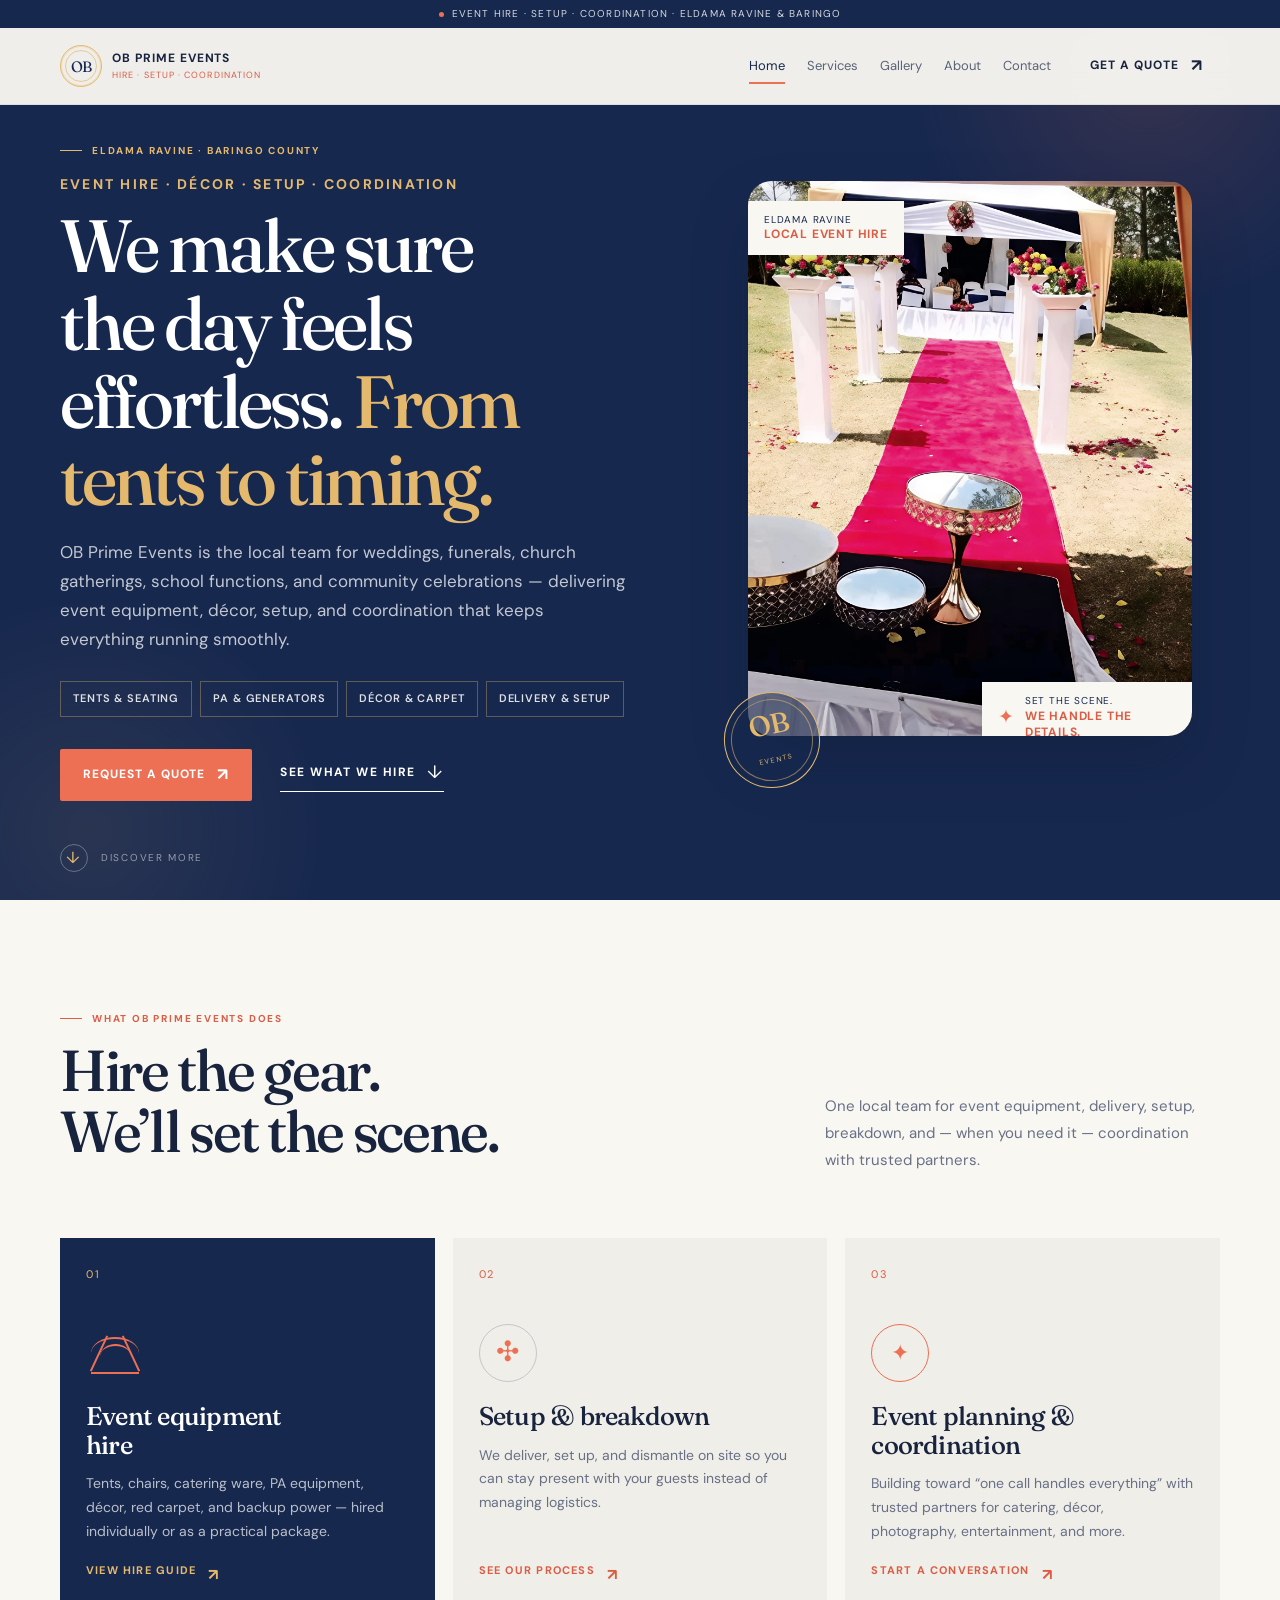
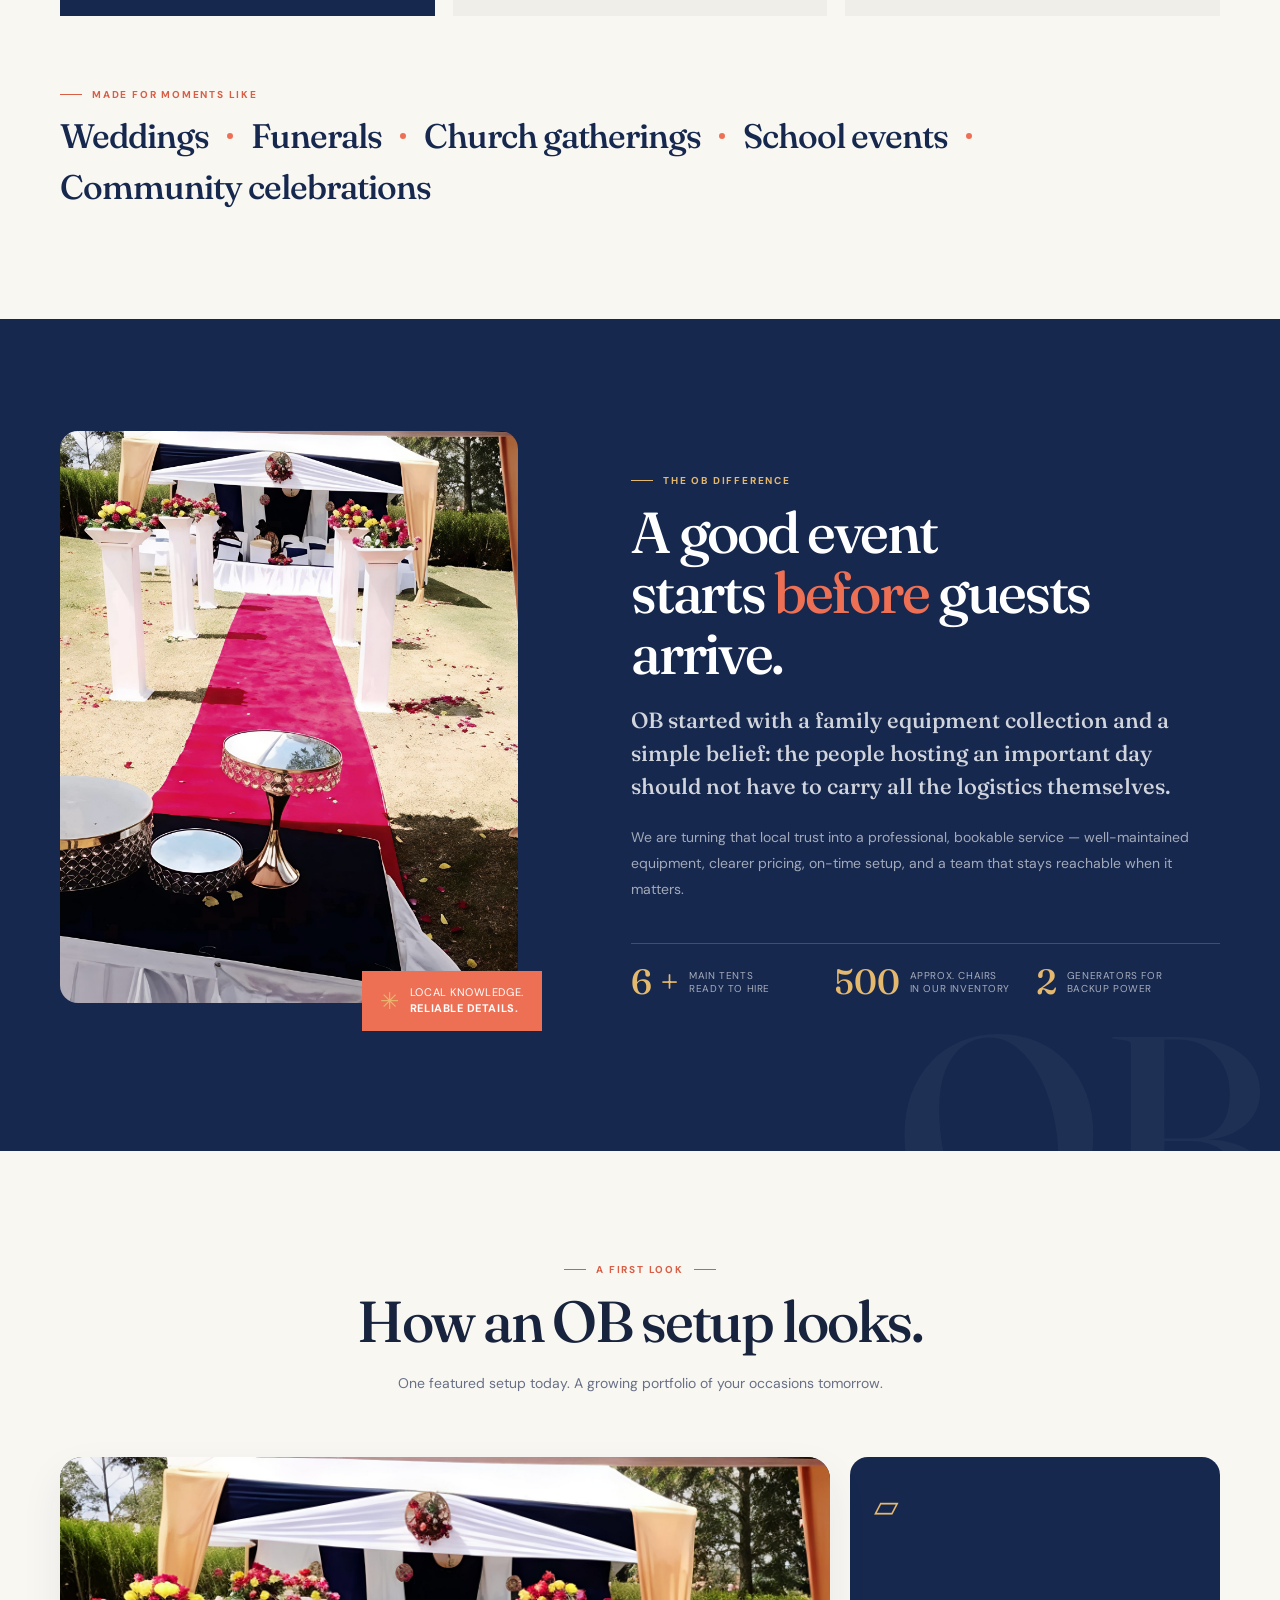
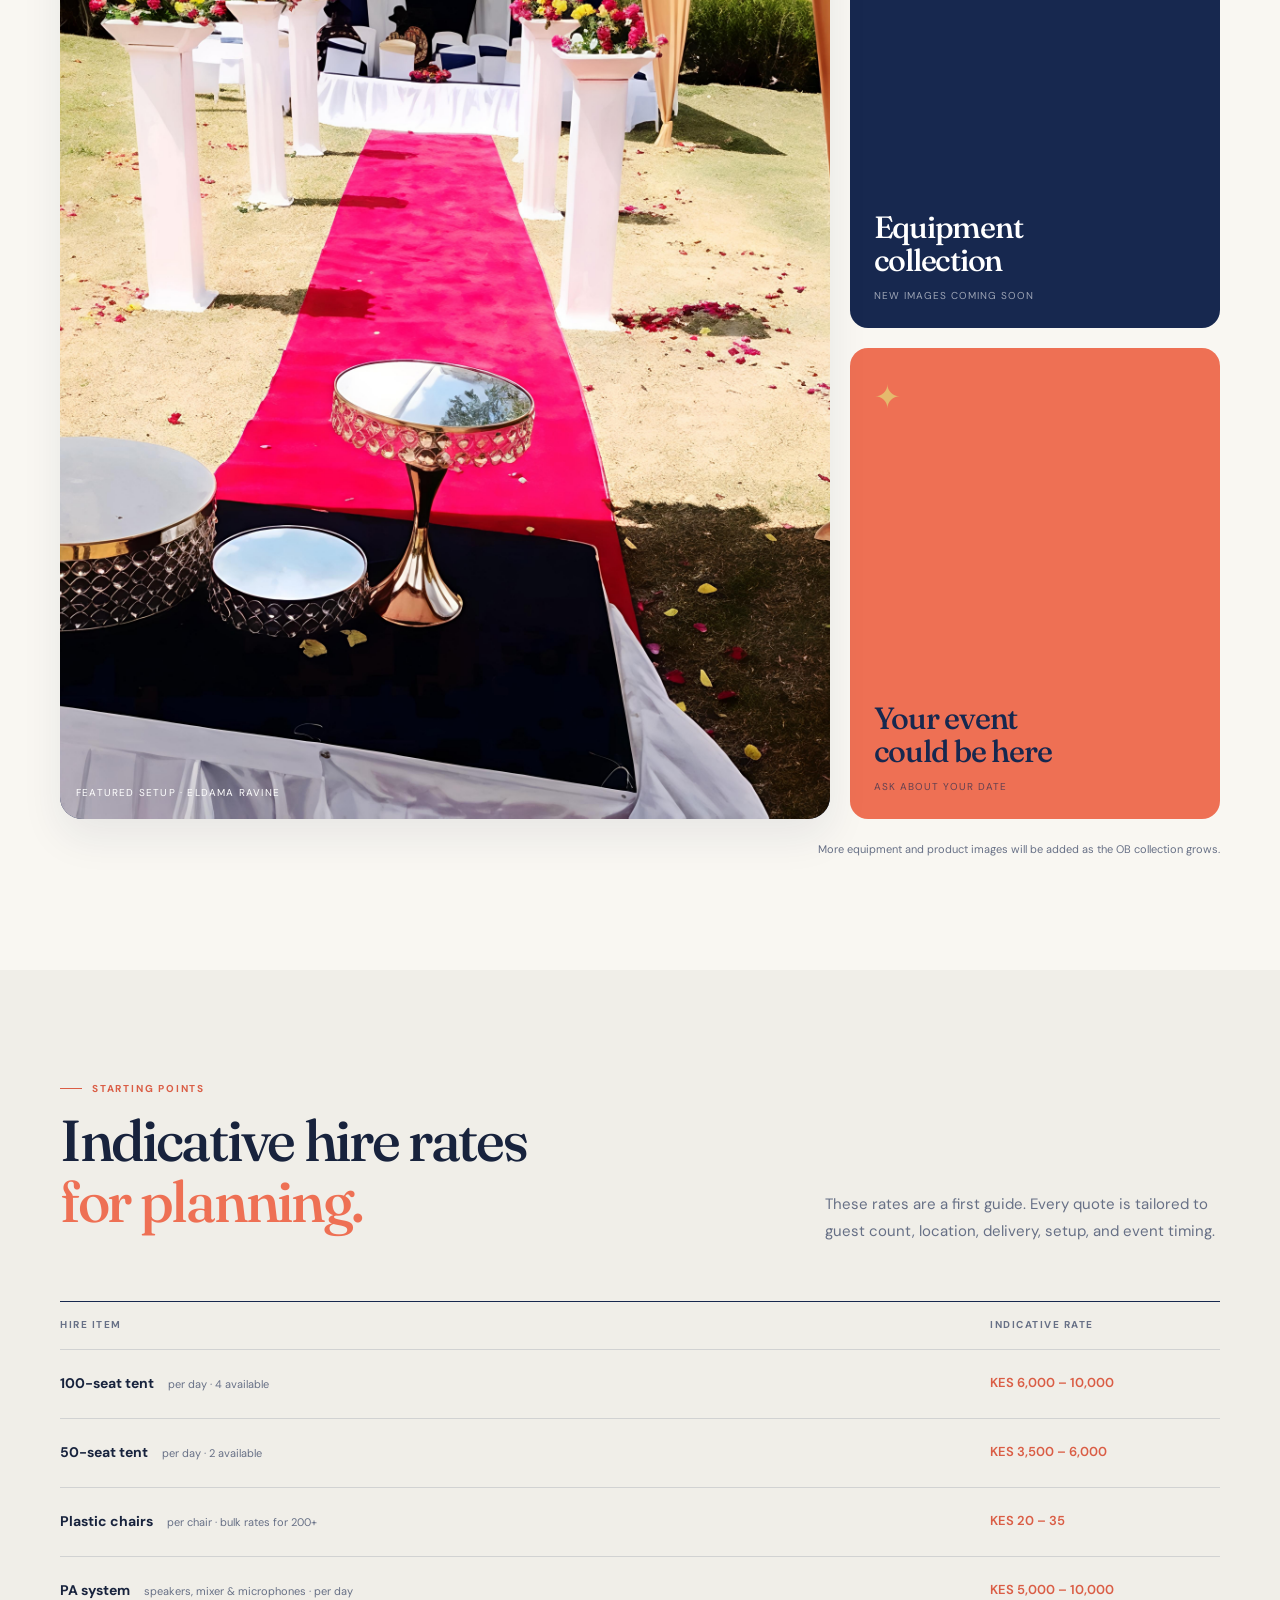
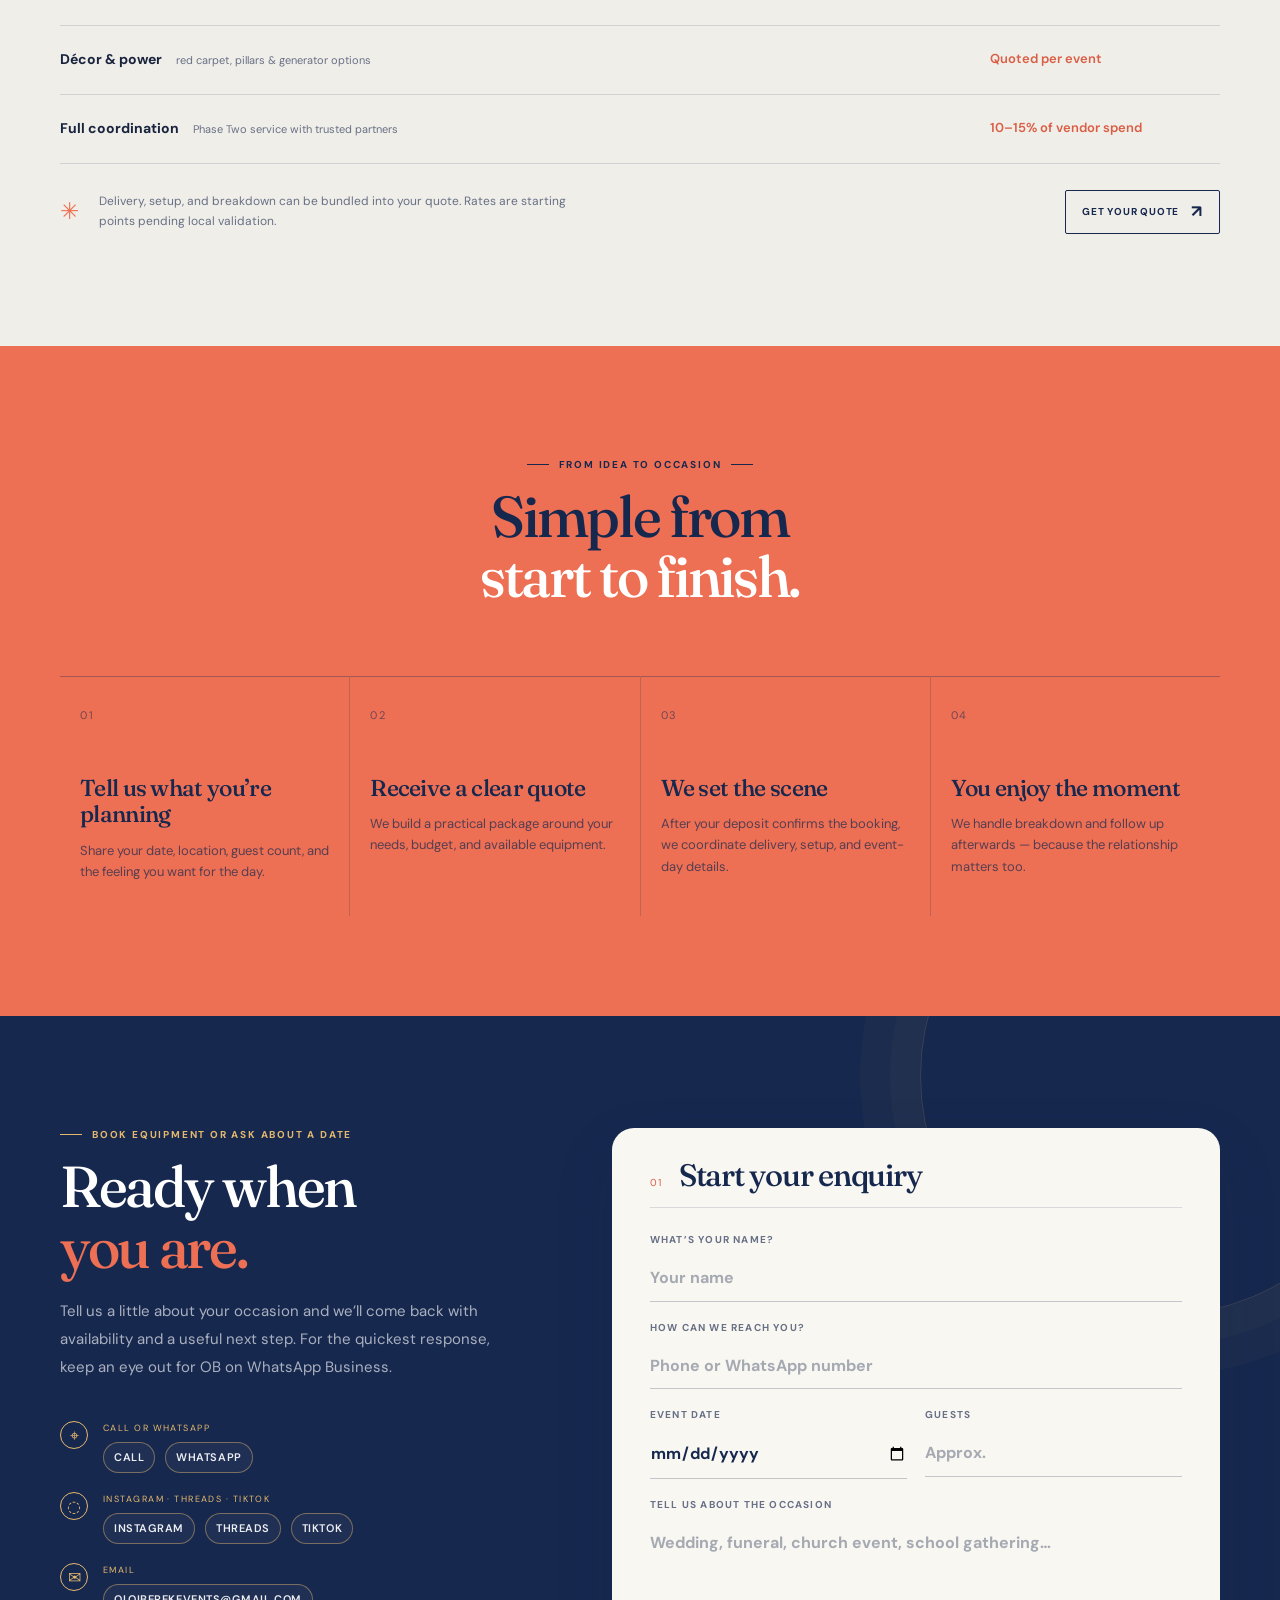
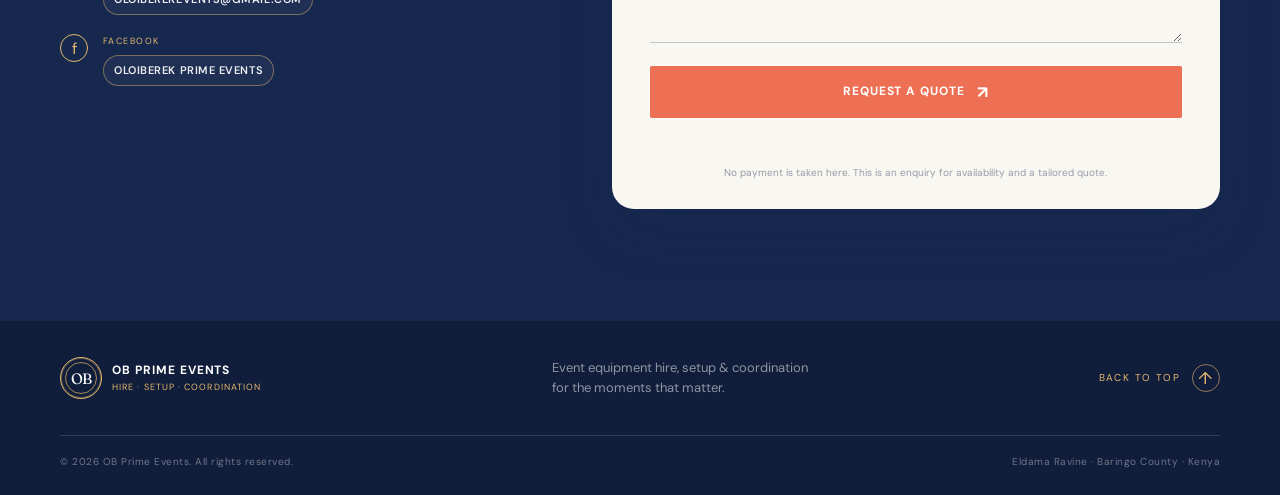
==== commit 6e4c38e3: "optimize contact section and sizing across devices" ====
--- a/index.html
+++ b/index.html
@@ -290,10 +290,44 @@
               next step. For the quickest response, keep an eye out for OB on WhatsApp Business.
             </p>
             <div class="contact-details">
-              <div class="contact-detail"><span class="detail-icon">⌖</span><div><small>Call or WhatsApp</small><strong><a href="tel:+254119209107">0119 209107</a></strong></div></div>
-              <div class="contact-detail"><span class="detail-icon">◌</span><div><small>Instagram · Threads · TikTok</small><strong><a href="https://www.instagram.com/oloiberekevents/" target="_blank" rel="noreferrer">@oloiberekevents</a></strong></div></div>
-              <div class="contact-detail"><span class="detail-icon">✉</span><div><small>Email</small><strong><a href="mailto:oloiberekevents@gmail.com">oloiberekevents@gmail.com</a></strong></div></div>
-              <div class="contact-detail"><span class="detail-icon">f</span><div><small>Facebook</small><strong><a href="https://www.facebook.com/" target="_blank" rel="noreferrer">Oloiberek Prime Events</a></strong></div></div>
+              <div class="contact-detail">
+                <span class="detail-icon">⌖</span>
+                <div class="detail-content">
+                  <small>Call or WhatsApp</small>
+                  <div class="link-cluster">
+                    <a href="tel:+254119209107">Call</a>
+                    <a href="https://wa.me/254119209107?text=Hello%20OB%20Prime%20Events%2C%20I%27d%20like%20to%20book%20an%20event%20with%20you." target="_blank" rel="noreferrer">WhatsApp</a>
+                  </div>
+                </div>
+              </div>
+
+              <div class="contact-detail">
+                <span class="detail-icon">◌</span>
+                <div class="detail-content">
+                  <small>Instagram · Threads · TikTok</small>
+                  <div class="link-cluster">
+                    <a href="https://www.instagram.com/oloiberekevents/" target="_blank" rel="noreferrer">Instagram</a>
+                    <a href="https://www.threads.net/@oloiberekevents" target="_blank" rel="noreferrer">Threads</a>
+                    <a href="https://www.tiktok.com/@oloiberekevents" target="_blank" rel="noreferrer">TikTok</a>
+                  </div>
+                </div>
+              </div>
+
+              <div class="contact-detail">
+                <span class="detail-icon">✉</span>
+                <div class="detail-content">
+                  <small>Email</small>
+                  <a class="inline-link" href="mailto:oloiberekevents@gmail.com">oloiberekevents@gmail.com</a>
+                </div>
+              </div>
+
+              <div class="contact-detail">
+                <span class="detail-icon">f</span>
+                <div class="detail-content">
+                  <small>Facebook</small>
+                  <a class="inline-link" href="https://www.facebook.com/" target="_blank" rel="noreferrer">Oloiberek Prime Events</a>
+                </div>
+              </div>
             </div>
           </div>
           <form class="quote-form reveal reveal-delay" data-quote-form>
--- a/style.css
+++ b/style.css
@@ -886,7 +886,16 @@
   line-height: 1.85;
 }
 .contact-details { display: grid; gap: 19px; margin-top: 40px; }
-.contact-detail { display: flex; align-items: flex-start; gap: 15px; }
+.contact-detail {
+  display: flex;
+  align-items: flex-start;
+  gap: 15px;
+  min-width: 0;
+}
+.detail-content {
+  min-width: 0;
+  flex: 1 1 auto;
+}
 .detail-icon {
   display: grid;
   place-items: center;
@@ -900,7 +909,7 @@
 }
 .contact-detail small {
   display: block;
-  margin-bottom: 2px;
+  margin-bottom: 6px;
   color: var(--gold);
   font-size: 9px;
   letter-spacing: .16em;
@@ -911,6 +920,38 @@
   font-size: 13px;
   font-weight: 500;
   line-height: 1.45;
+}
+.link-cluster {
+  display: flex;
+  flex-wrap: wrap;
+  gap: 8px 10px;
+  margin-top: 4px;
+}
+.link-cluster a,
+.inline-link {
+  display: inline-flex;
+  align-items: center;
+  justify-content: center;
+  min-height: 30px;
+  padding: 6px 10px;
+  border: 1px solid rgba(229, 185, 109, .45);
+  border-radius: 999px;
+  background: rgba(255, 255, 255, .04);
+  color: rgba(255, 255, 255, .92);
+  font-size: 11px;
+  font-weight: 600;
+  letter-spacing: .05em;
+  text-transform: uppercase;
+  transition: background .2s, border-color .2s, transform .2s;
+}
+.link-cluster a:hover,
+.inline-link:hover {
+  background: rgba(229, 185, 109, .14);
+  border-color: rgba(229, 185, 109, .85);
+  transform: translateY(-1px);
+}
+.inline-link {
+  width: fit-content;
 }
 .contact-edit-note { margin-top: 28px; color: rgba(255, 255, 255, .38); font-size: 10px; font-style: italic; }
 
@@ -1054,8 +1095,9 @@
   .main-nav {
     position: absolute;
     top: 100%;
-    left: calc(50% - 50vw);
-    right: calc(50% - 50vw);
+    left: 0;
+    right: 0;
+    width: 100%;
     display: grid;
     gap: 0;
     padding: 8px var(--gutter) calc(18px + var(--safe-bottom));
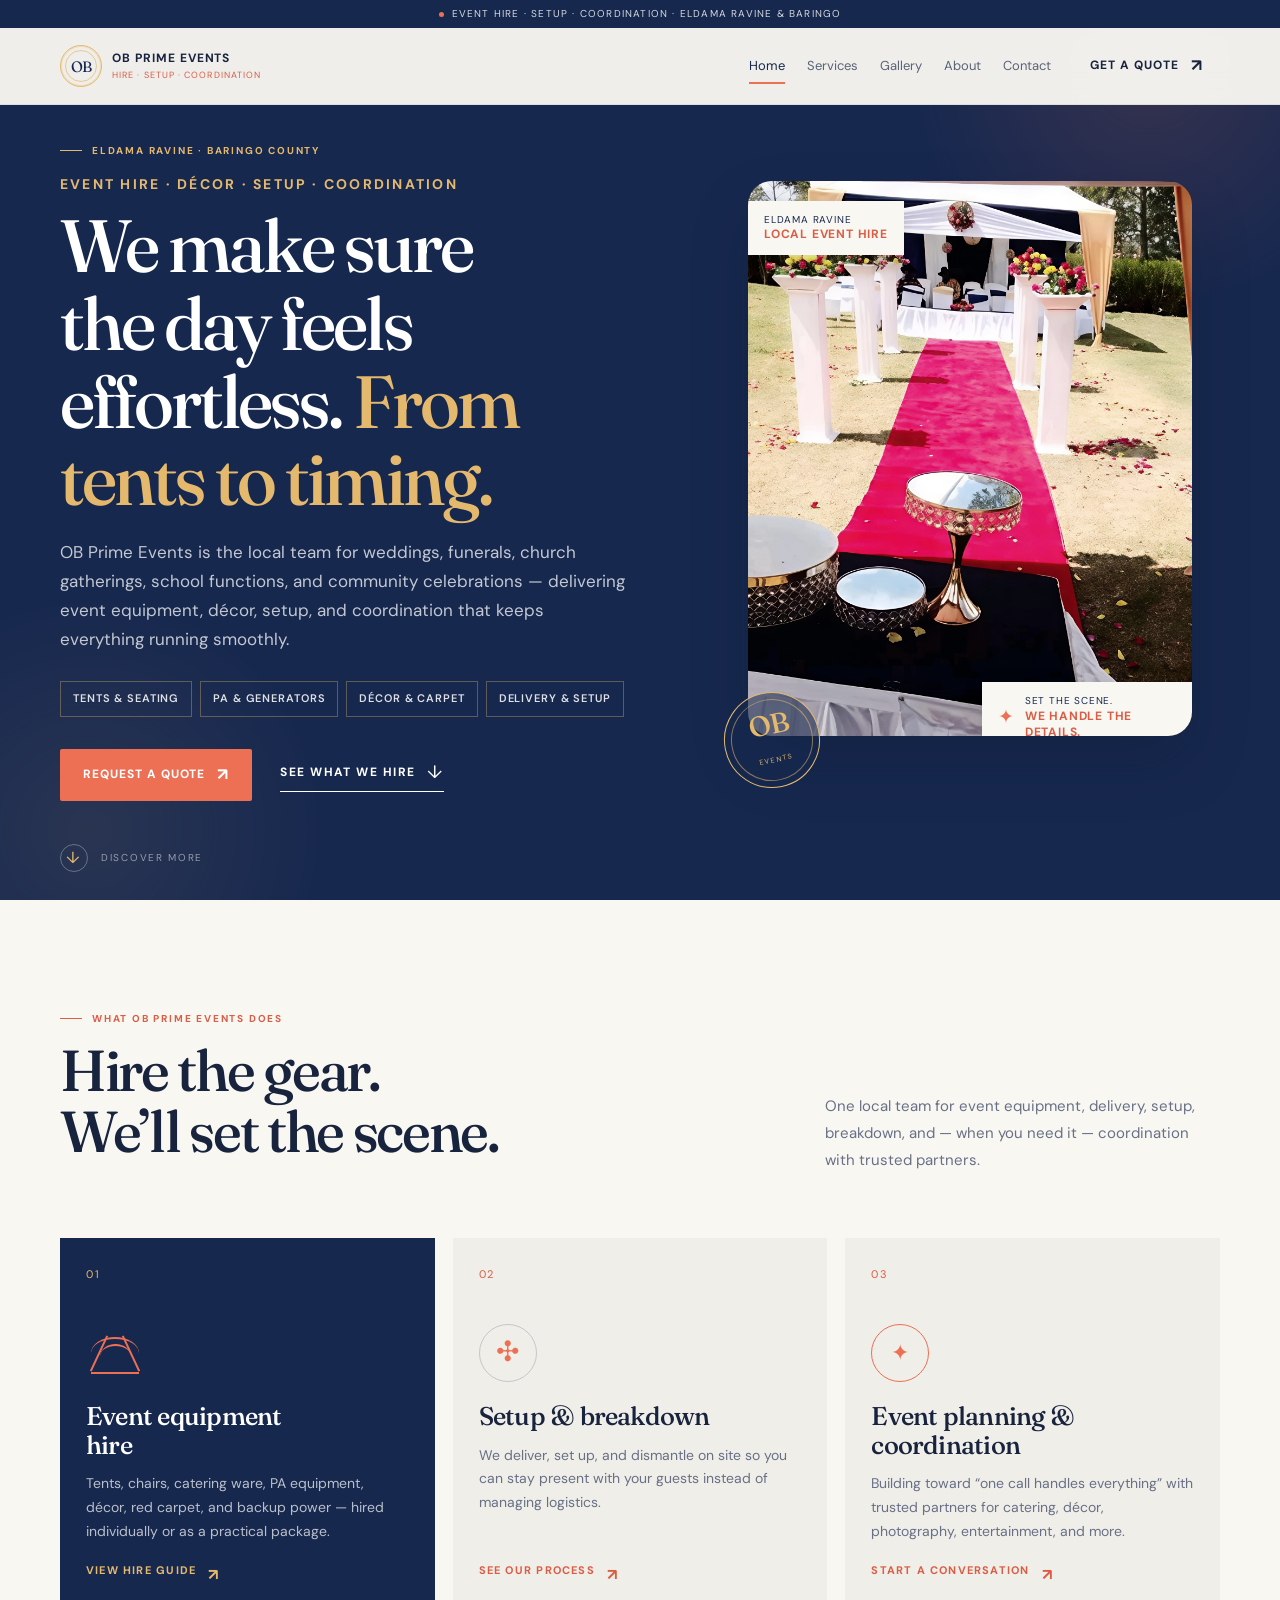
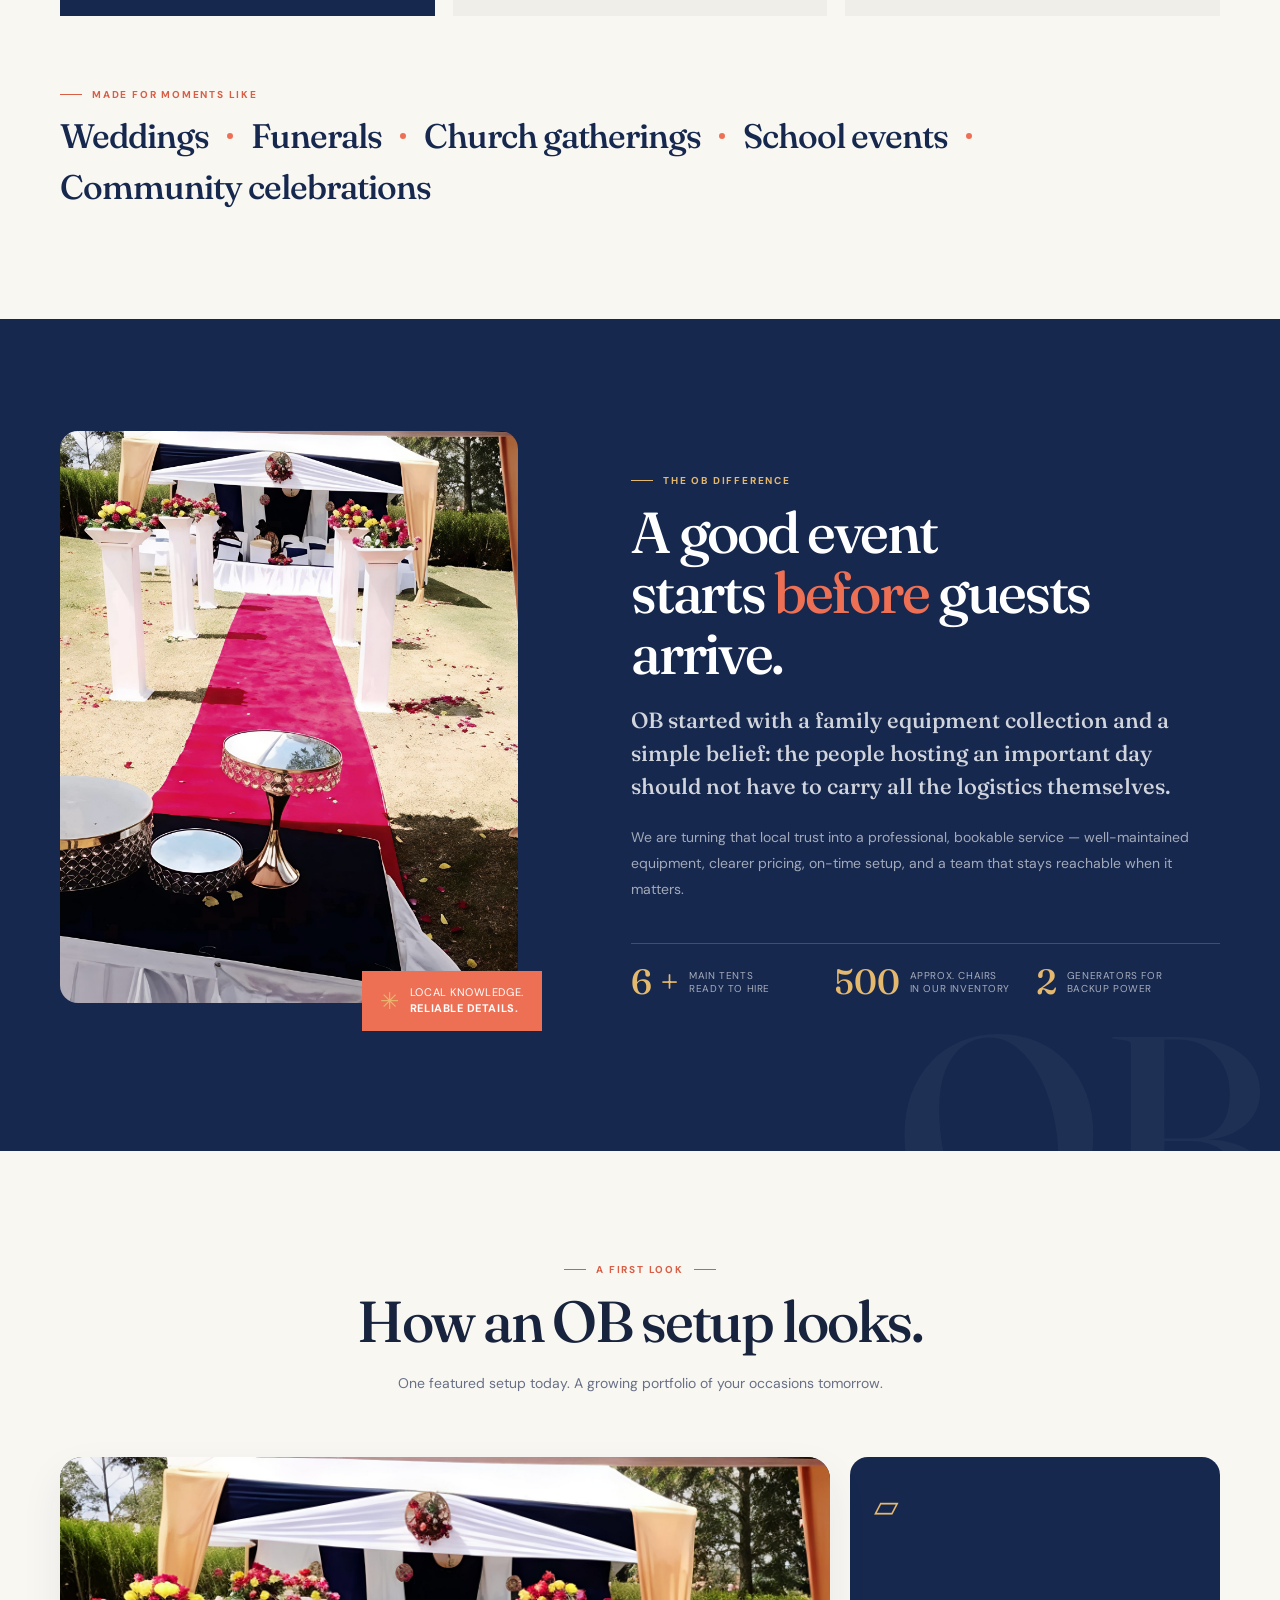
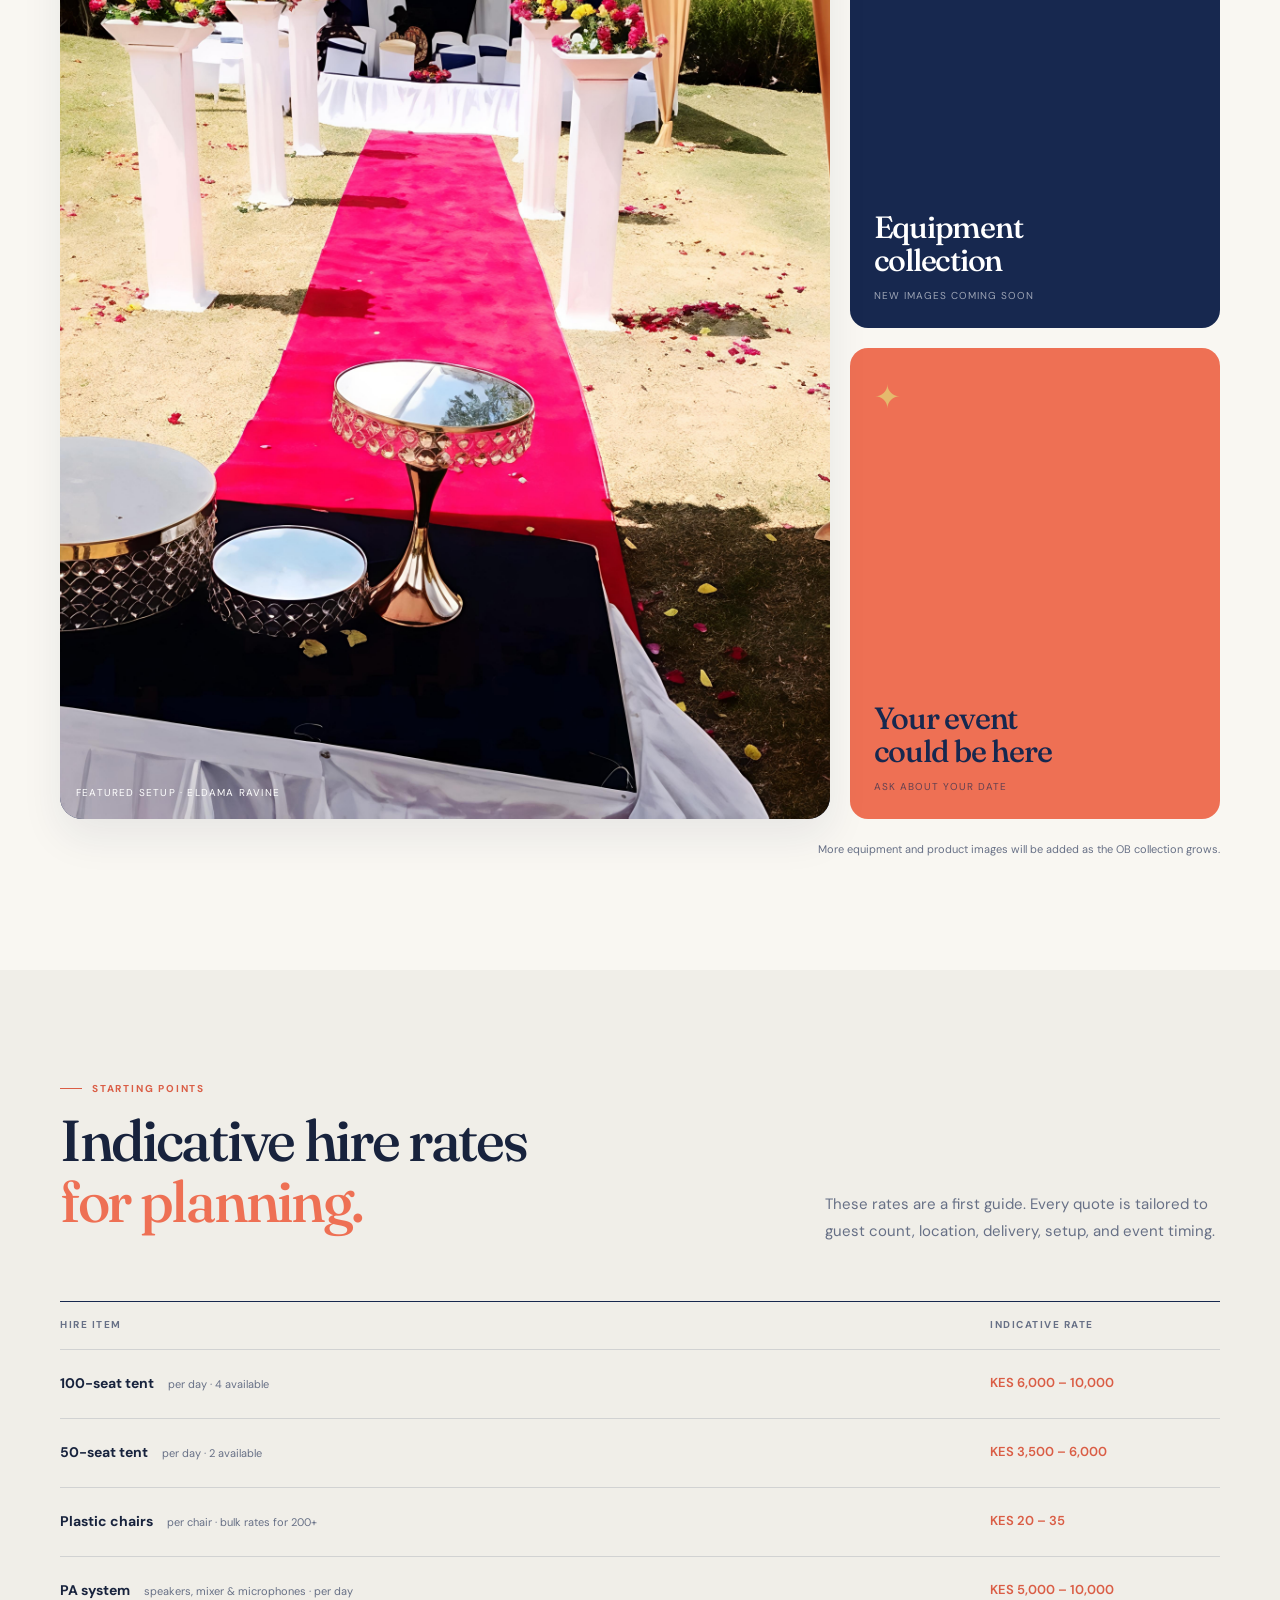
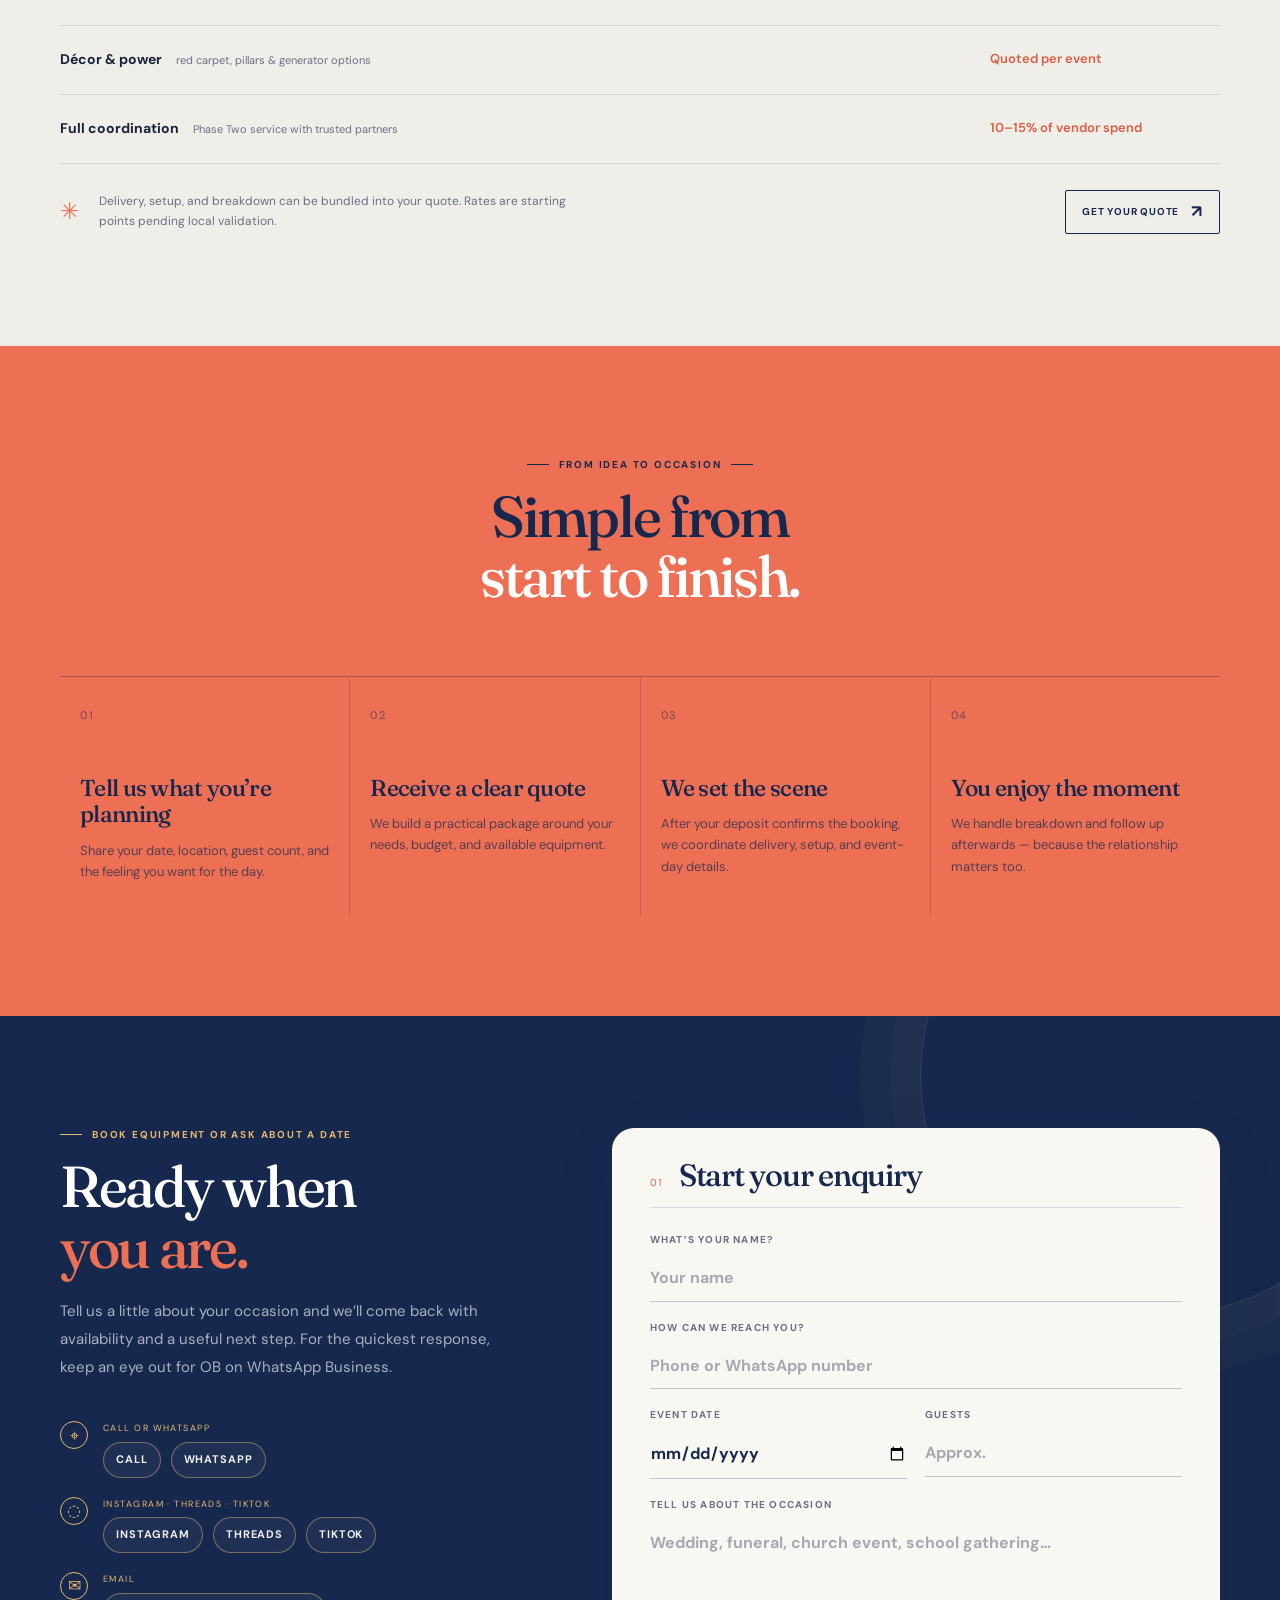
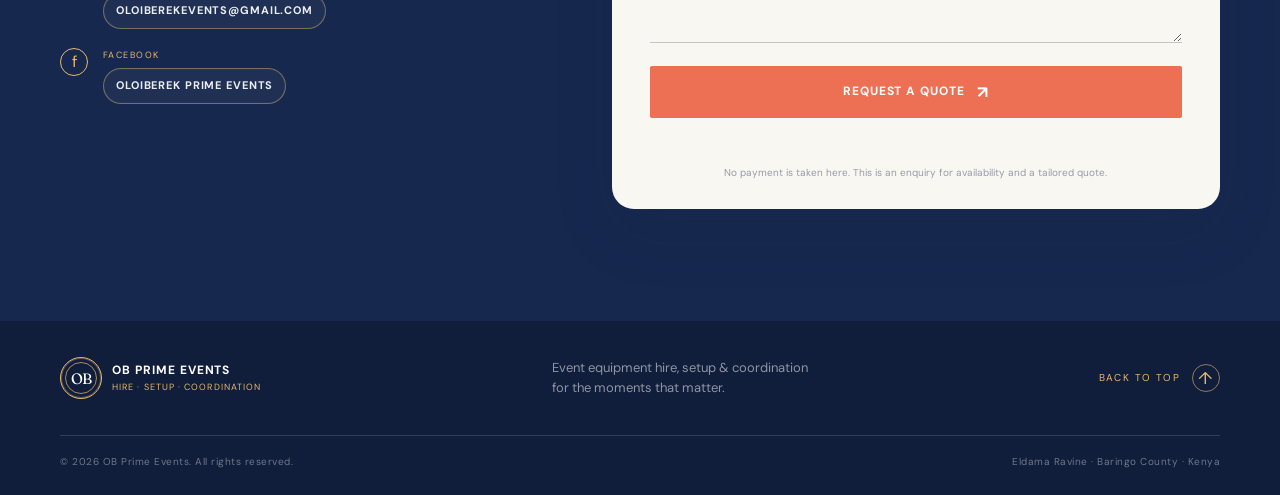
==== commit f733bc8c: "premium style" ====
--- a/index.html
+++ b/index.html
@@ -295,8 +295,8 @@
                 <div class="detail-content">
                   <small>Call or WhatsApp</small>
                   <div class="link-cluster">
-                    <a href="tel:+254119209107">Call</a>
-                    <a href="https://wa.me/254119209107?text=Hello%20OB%20Prime%20Events%2C%20I%27d%20like%20to%20book%20an%20event%20with%20you." target="_blank" rel="noreferrer">WhatsApp</a>
+                    <a class="contact-action" href="tel:+254119209107">Call</a>
+                    <a class="contact-action" href="https://wa.me/254119209107?text=Hello%20OB%20Prime%20Events%2C%20I%27d%20like%20to%20book%20an%20event%20with%20you." target="_blank" rel="noreferrer">WhatsApp</a>
                   </div>
                 </div>
               </div>
@@ -306,9 +306,9 @@
                 <div class="detail-content">
                   <small>Instagram · Threads · TikTok</small>
                   <div class="link-cluster">
-                    <a href="https://www.instagram.com/oloiberekevents/" target="_blank" rel="noreferrer">Instagram</a>
-                    <a href="https://www.threads.net/@oloiberekevents" target="_blank" rel="noreferrer">Threads</a>
-                    <a href="https://www.tiktok.com/@oloiberekevents" target="_blank" rel="noreferrer">TikTok</a>
+                    <a class="contact-action" href="https://www.instagram.com/oloiberekevents/" target="_blank" rel="noreferrer">Instagram</a>
+                    <a class="contact-action" href="https://www.threads.net/@oloiberekevents" target="_blank" rel="noreferrer">Threads</a>
+                    <a class="contact-action" href="https://www.tiktok.com/@oloiberekevents" target="_blank" rel="noreferrer">TikTok</a>
                   </div>
                 </div>
               </div>
@@ -317,7 +317,7 @@
                 <span class="detail-icon">✉</span>
                 <div class="detail-content">
                   <small>Email</small>
-                  <a class="inline-link" href="mailto:oloiberekevents@gmail.com">oloiberekevents@gmail.com</a>
+                  <a class="contact-action contact-action-wide" href="mailto:oloiberekevents@gmail.com">oloiberekevents@gmail.com</a>
                 </div>
               </div>
 
@@ -325,7 +325,7 @@
                 <span class="detail-icon">f</span>
                 <div class="detail-content">
                   <small>Facebook</small>
-                  <a class="inline-link" href="https://www.facebook.com/" target="_blank" rel="noreferrer">Oloiberek Prime Events</a>
+                  <a class="contact-action contact-action-wide" href="https://www.facebook.com/" target="_blank" rel="noreferrer">Oloiberek Prime Events</a>
                 </div>
               </div>
             </div>
--- a/style.css
+++ b/style.css
@@ -927,31 +927,36 @@
   gap: 8px 10px;
   margin-top: 4px;
 }
-.link-cluster a,
-.inline-link {
+.contact-action,
+.contact-action-wide {
   display: inline-flex;
   align-items: center;
   justify-content: center;
-  min-height: 30px;
-  padding: 6px 10px;
+  min-height: 36px;
+  padding: 8px 12px;
   border: 1px solid rgba(229, 185, 109, .45);
   border-radius: 999px;
   background: rgba(255, 255, 255, .04);
   color: rgba(255, 255, 255, .92);
   font-size: 11px;
-  font-weight: 600;
-  letter-spacing: .05em;
-  text-transform: uppercase;
-  transition: background .2s, border-color .2s, transform .2s;
-}
-.link-cluster a:hover,
-.inline-link:hover {
+  font-weight: 700;
+  letter-spacing: .08em;
+  text-transform: uppercase;
+  transition: background .2s, border-color .2s, transform .2s, box-shadow .2s;
+  box-shadow: inset 0 0 0 1px rgba(255, 255, 255, .02);
+}
+.contact-action:hover,
+.contact-action-wide:hover {
   background: rgba(229, 185, 109, .14);
   border-color: rgba(229, 185, 109, .85);
   transform: translateY(-1px);
-}
-.inline-link {
+  box-shadow: 0 10px 18px rgba(0, 0, 0, .12);
+}
+.contact-action-wide {
   width: fit-content;
+  max-width: 100%;
+  white-space: normal;
+  text-align: center;
 }
 .contact-edit-note { margin-top: 28px; color: rgba(255, 255, 255, .38); font-size: 10px; font-style: italic; }
 
@@ -1090,7 +1095,7 @@
 
 @media (max-width: 1100px) {
   --header-stack: 104px;
-  .menu-toggle { display: block; }
+  .menu-toggle { display: flex; align-items: center; justify-content: center; }
   .brand { max-width: calc(100% - 52px); }
   .main-nav {
     position: absolute;
@@ -1142,6 +1147,23 @@
   .gallery-side { grid-template-columns: 1fr 1fr; grid-template-rows: none; }
   .gallery-footnote { text-align: left; }
   .contact-copy > p:not(.eyebrow):not(.contact-edit-note) { max-width: none; }
+  .menu-toggle { display: flex; }
+}
+
+@media (max-width: 820px) {
+  html, body {
+    max-width: 100%;
+    overflow-x: hidden;
+  }
+  .container {
+    width: min(100%, calc(100% - (var(--gutter) * 2)));
+  }
+  .nav-shell {
+    gap: 8px;
+  }
+  .brand {
+    max-width: calc(100% - 70px);
+  }
 }
 
 @media (max-width: 720px) {
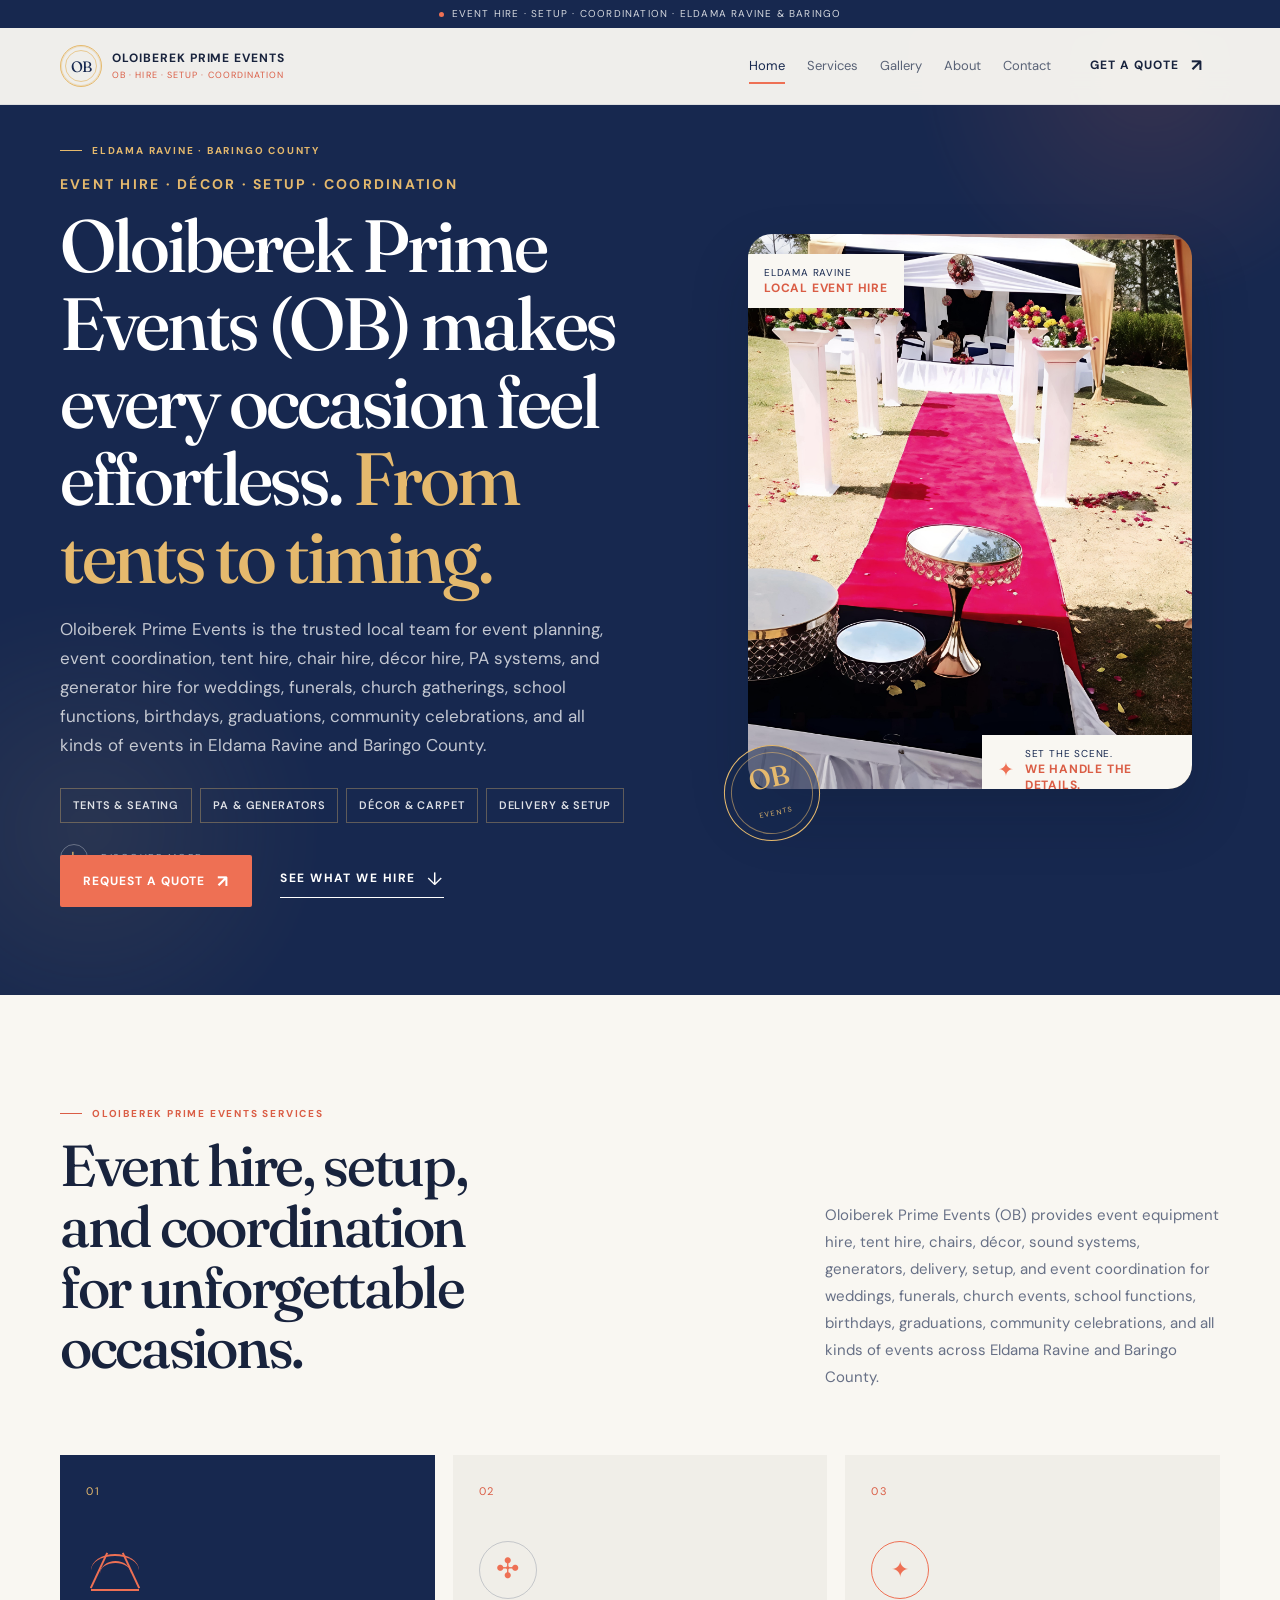
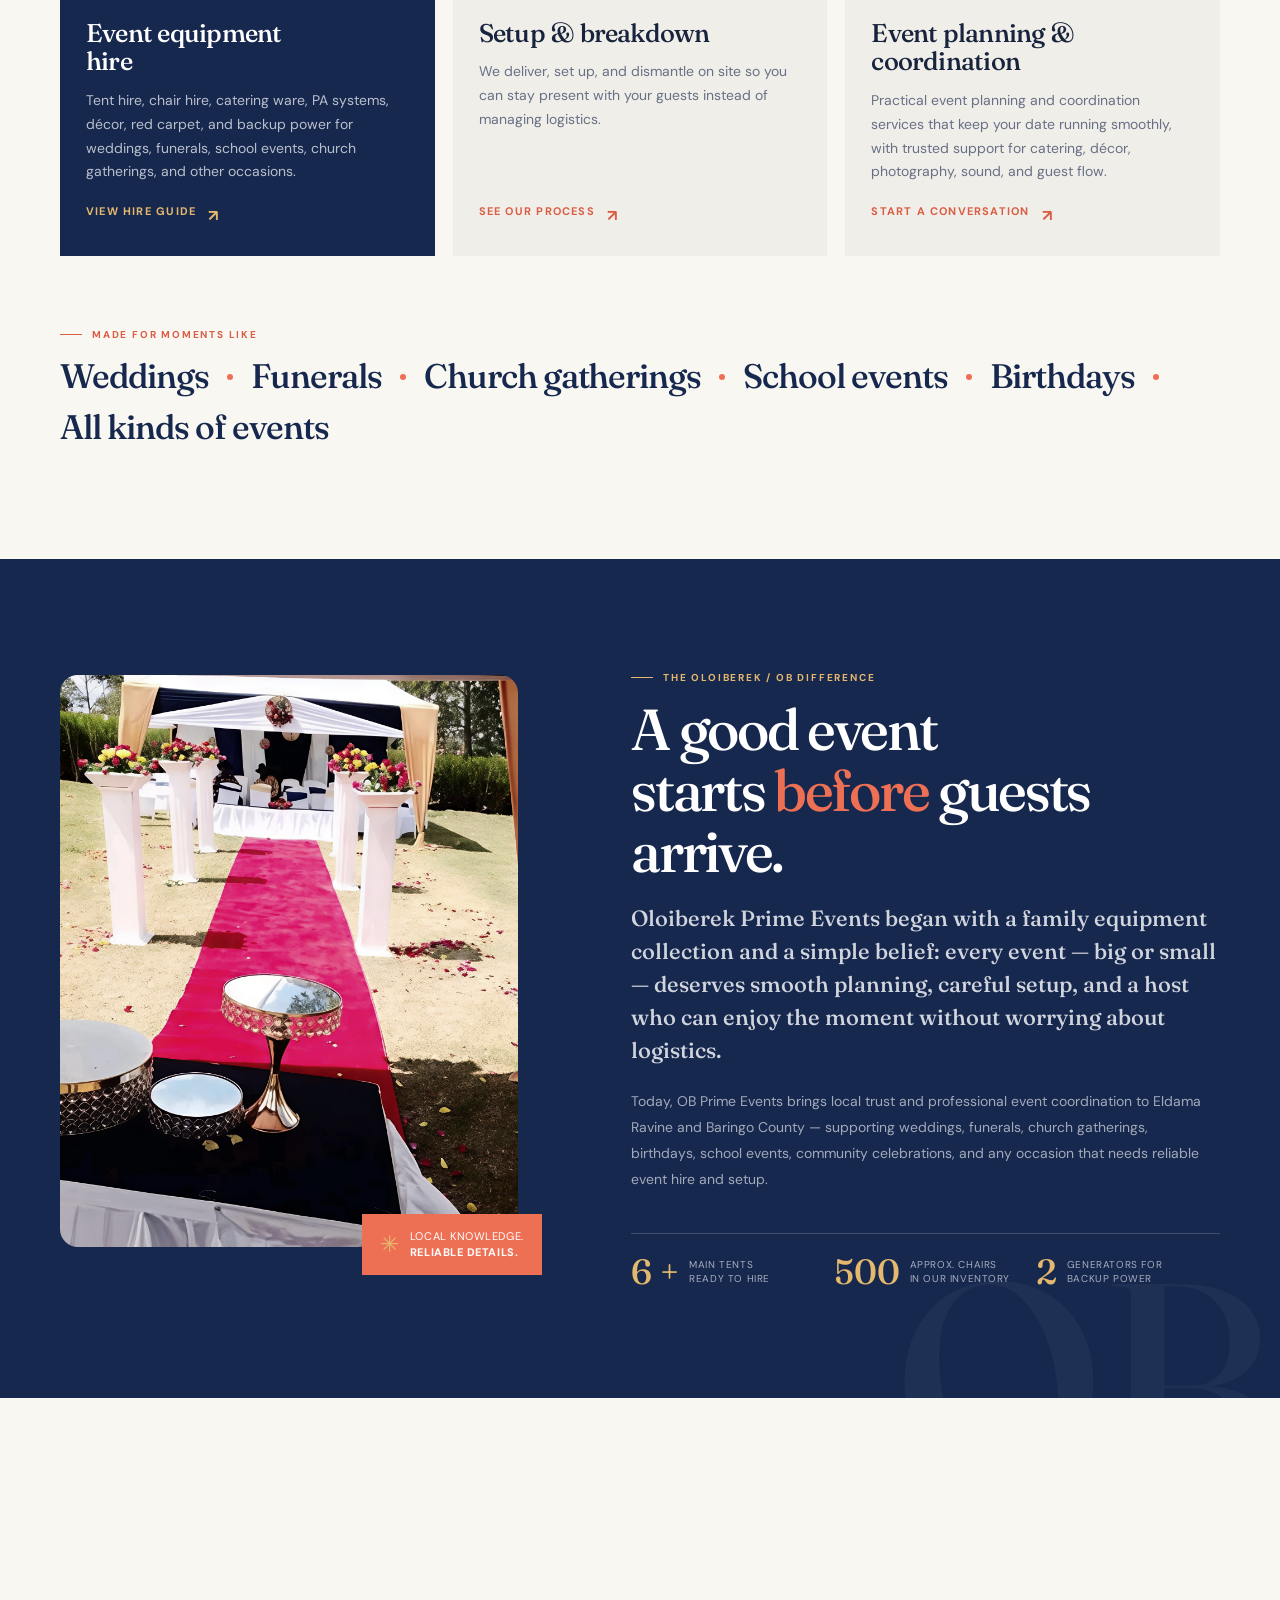
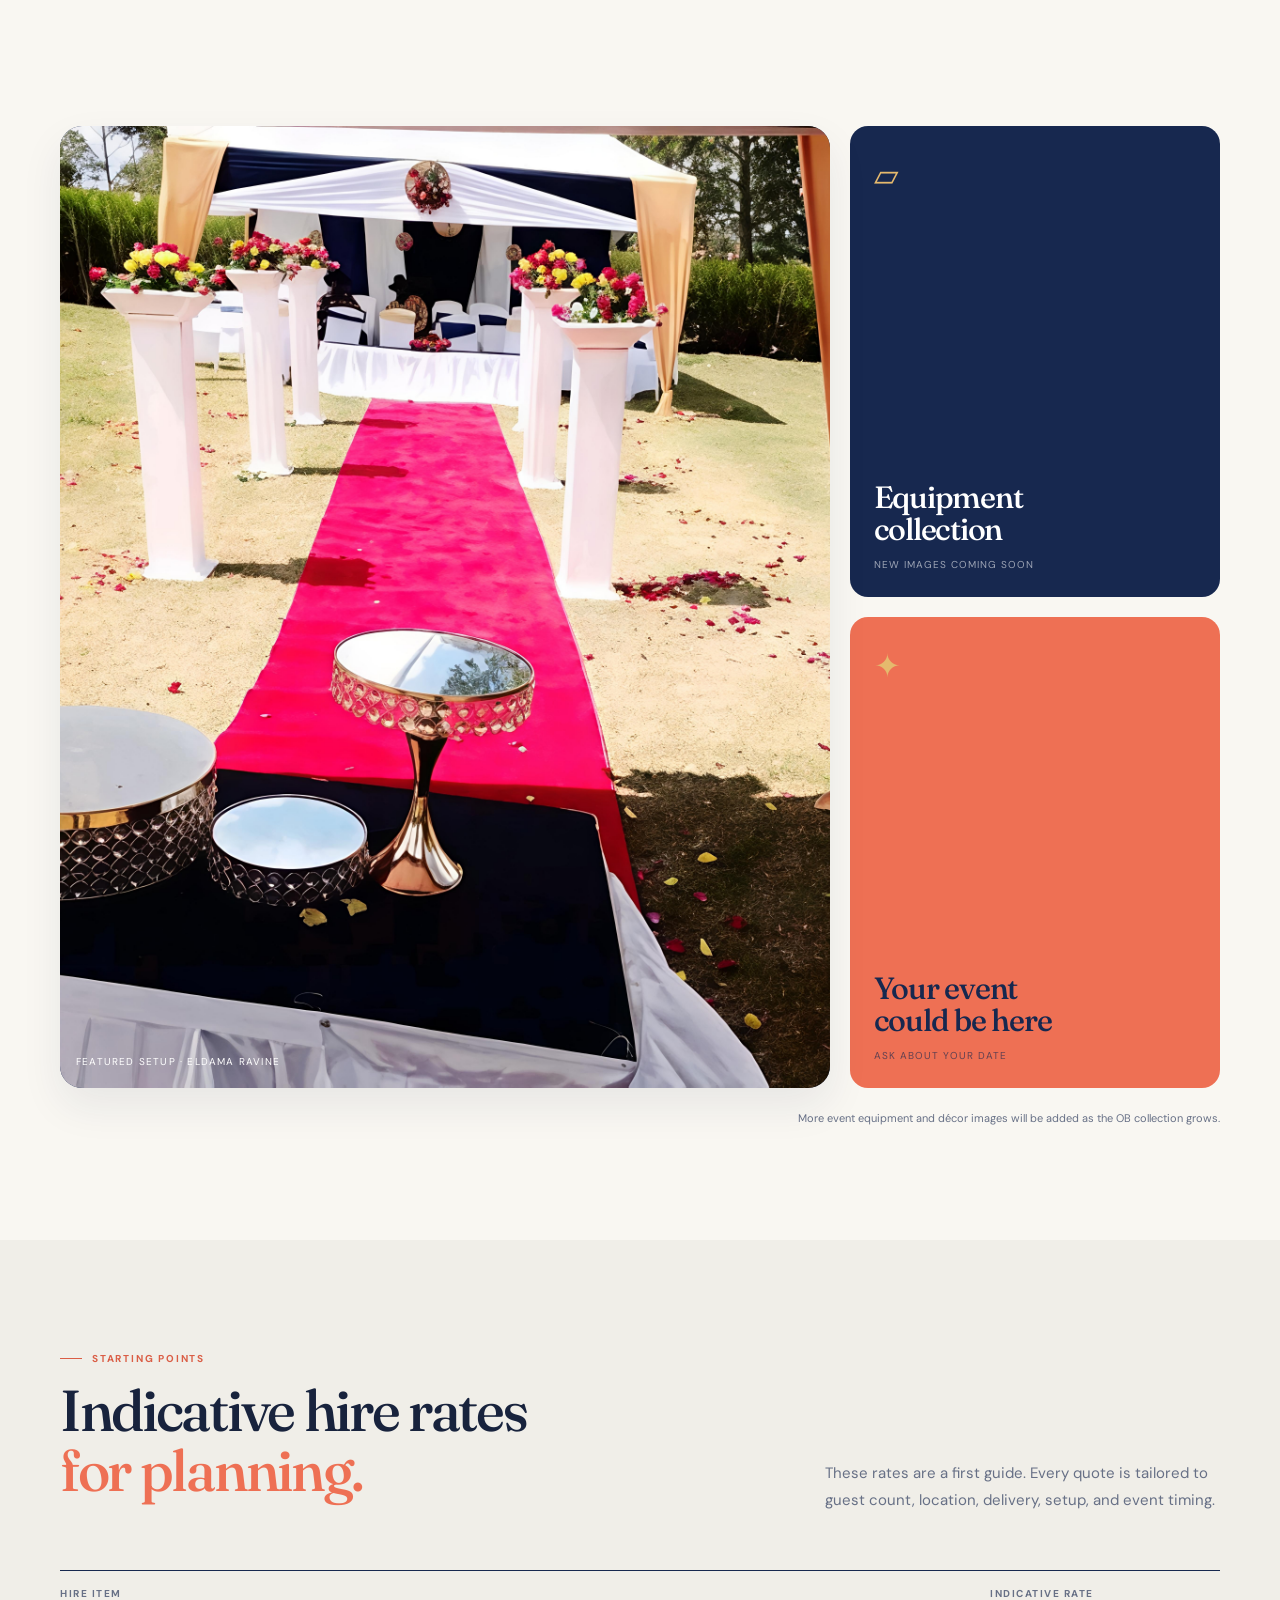
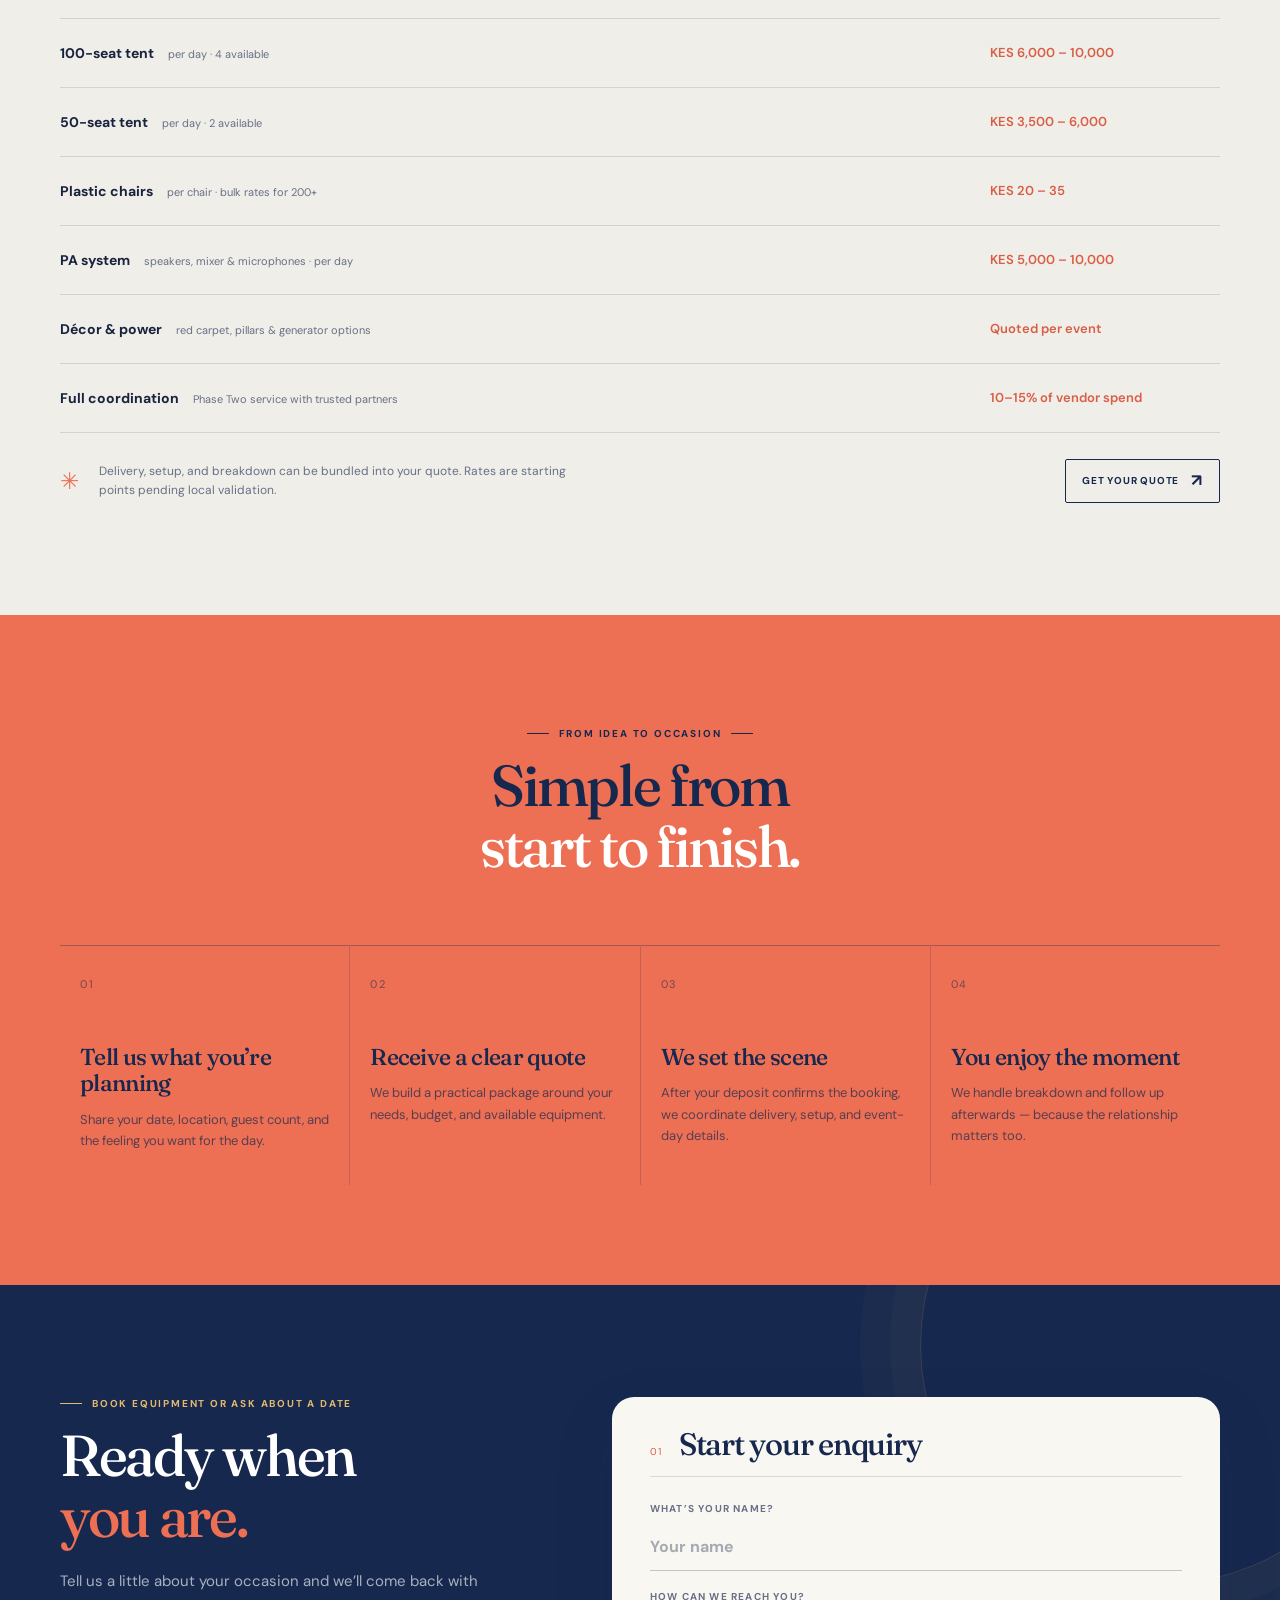
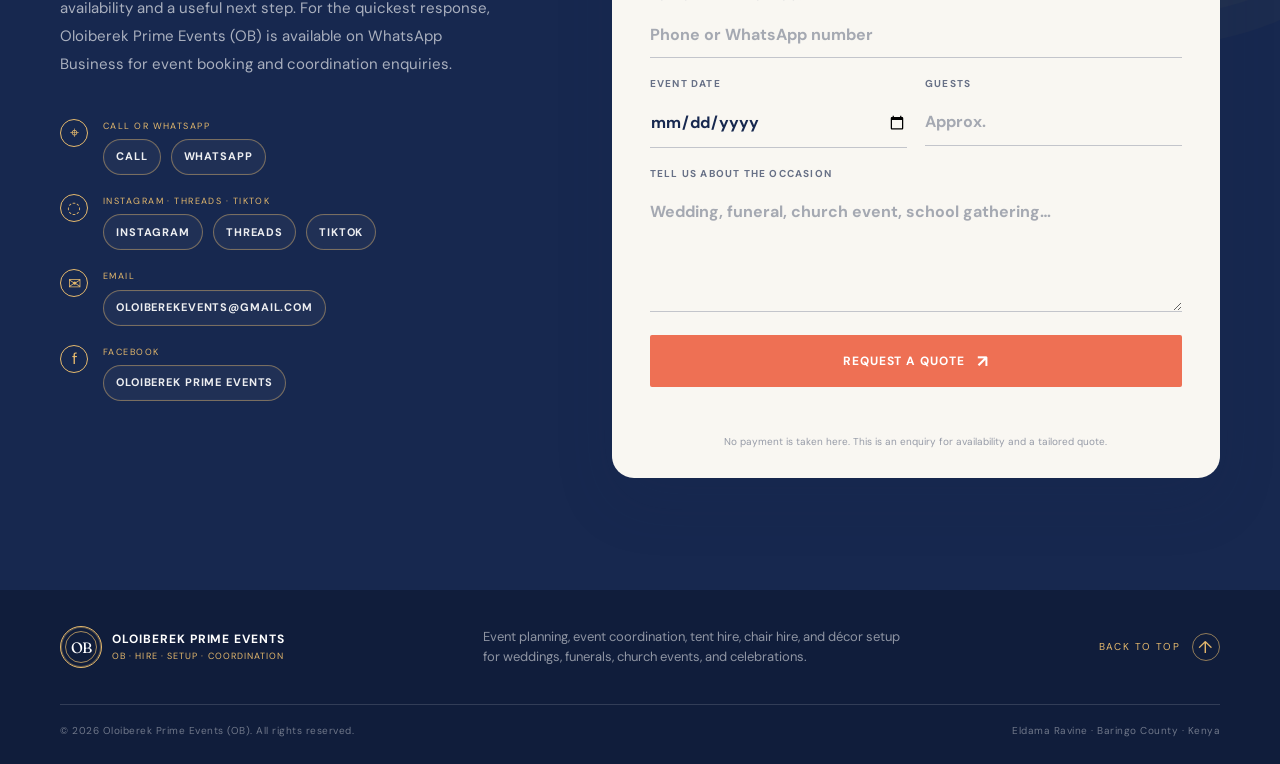
==== commit efca4a3c: "SEO optimization" ====
--- a/index.html
+++ b/index.html
@@ -5,11 +5,31 @@
     <meta name="viewport" content="width=device-width, initial-scale=1, viewport-fit=cover" />
     <meta
       name="description"
-      content="OB Prime Events hires tents, chairs, décor, PA, and generators, then delivers, sets up, and coordinates weddings, funerals, church gatherings, and celebrations in Eldama Ravine and Baringo County."
+      content="Oloiberek Prime Events (OB) offers event planning, event coordination, tent hire, chair hire, décor hire, PA systems, and generator hire in Eldama Ravine, Baringo County, Kenya."
     />
+    <meta
+      name="keywords"
+      content="Oloiberek Prime Events, OB Prime Events, Oloiberek Events, OB Events, event planning, event coordination, event equipment hire, tent hire, chair hire, wedding tents, funeral tents, church event setup, school event planning, Eldama Ravine events, Baringo County events, Kenya event company"
+    />
+    <meta name="author" content="Oloiberek Prime Events" />
+    <meta name="robots" content="index, follow" />
     <meta name="theme-color" content="#17284f" />
     <meta name="format-detection" content="telephone=no" />
-    <title>OB Prime Events | Event Equipment Hire, Setup &amp; Coordination in Eldama Ravine</title>
+    <meta property="og:type" content="website" />
+    <meta property="og:title" content="Oloiberek Prime Events (OB) | Event Planning, Tent Hire & Coordination in Eldama Ravine" />
+    <meta
+      property="og:description"
+      content="Oloiberek Prime Events (OB) provides event planning, coordination, tent hire, chairs, décor, PA systems, and equipment setup for weddings, funerals, church events, and celebrations in Eldama Ravine and Baringo County."
+    />
+    <meta property="og:site_name" content="Oloiberek Prime Events" />
+    <meta property="og:locale" content="en_KE" />
+    <meta name="twitter:card" content="summary_large_image" />
+    <meta name="twitter:title" content="Oloiberek Prime Events (OB) | Event Planning & Equipment Hire" />
+    <meta
+      name="twitter:description"
+      content="Tent hire, chair hire, event décor, setup, and event coordination in Eldama Ravine and Baringo County."
+    />
+    <title>Oloiberek Prime Events (OB) | Event Planning, Tent Hire &amp; Coordination in Eldama Ravine</title>
     <link rel="preconnect" href="https://fonts.googleapis.com" />
     <link rel="preconnect" href="https://fonts.gstatic.com" crossorigin />
     <link
@@ -21,15 +41,28 @@
       {
         "@context": "https://schema.org",
         "@type": "LocalBusiness",
-        "name": "OB Prime Events",
-        "description": "Event equipment hire, setup, and coordination in Eldama Ravine and Baringo County, Kenya.",
+        "name": "Oloiberek Prime Events",
+        "alternateName": "OB Prime Events",
+        "description": "Event equipment hire, setup, planning, and coordination services for weddings, funerals, church gatherings, and celebrations in Eldama Ravine and Baringo County, Kenya.",
+        "url": "https://www.oloiberekprimeevents.co.ke/",
+        "telephone": "+254119209107",
+        "email": "oloiberekevents@gmail.com",
         "areaServed": ["Eldama Ravine", "Baringo County", "Kenya"],
         "address": {
           "@type": "PostalAddress",
           "addressLocality": "Eldama Ravine",
           "addressRegion": "Baringo County",
           "addressCountry": "KE"
-        }
+        },
+        "sameAs": [
+          "https://www.instagram.com/oloiberekevents/",
+          "https://www.threads.net/@oloiberekevents",
+          "https://www.tiktok.com/@oloiberekevents",
+          "https://www.facebook.com/"
+        ],
+        "priceRange": "KES",
+        "openingHours": "Mo-Sa 08:00-18:00",
+        "keywords": "Oloiberek Prime Events, OB Prime Events, event planning, event coordination, tent hire, chair hire, décor hire, PA system hire, generator hire"
       }
     </script>
   </head>
@@ -42,11 +75,11 @@
         <span class="announcement-text">Event hire · Setup · Coordination · Eldama Ravine &amp; Baringo</span>
       </div>
       <div class="nav-shell container">
-        <a class="brand" href="#home" aria-label="OB Prime Events home">
+        <a class="brand" href="#home" aria-label="Oloiberek Prime Events home">
           <span class="brand-mark" aria-hidden="true"><span>OB</span></span>
           <span class="brand-copy">
-            <strong>OB Prime Events</strong>
-            <small>Hire · Setup · Coordination</small>
+            <strong>Oloiberek Prime Events</strong>
+            <small>OB · Hire · Setup · Coordination</small>
           </span>
         </a>
 
@@ -74,11 +107,12 @@
           <div class="hero-copy reveal">
             <p class="eyebrow eyebrow-light"><span></span> Eldama Ravine · Baringo County</p>
             <p class="hero-kicker">Event hire · décor · setup · coordination</p>
-            <h1>We make sure the day feels effortless. <em>From tents to timing.</em></h1>
+            <h1>Oloiberek Prime Events (OB) makes every occasion feel effortless. <em>From tents to timing.</em></h1>
             <p class="hero-lede">
-              OB Prime Events is the local team for weddings, funerals, church gatherings, school
-              functions, and community celebrations — delivering event equipment, décor, setup, and
-              coordination that keeps everything running smoothly.
+              Oloiberek Prime Events is the trusted local team for event planning, event
+              coordination, tent hire, chair hire, décor hire, PA systems, and generator hire for
+              weddings, funerals, church gatherings, school functions, birthdays, graduations,
+              community celebrations, and all kinds of events in Eldama Ravine and Baringo County.
             </p>
             <ul class="hero-offers">
               <li>Tents &amp; seating</li>
@@ -117,12 +151,14 @@
         <div class="container">
           <div class="section-heading section-heading-split reveal">
             <div>
-              <p class="eyebrow"><span></span> What OB Prime Events does</p>
-              <h2>Hire the gear.<br />We’ll set the scene.</h2>
+              <p class="eyebrow"><span></span> Oloiberek Prime Events services</p>
+              <h2>Event hire, setup, and coordination<br />for unforgettable occasions.</h2>
             </div>
             <p class="section-intro">
-              One local team for event equipment, delivery, setup, breakdown, and — when you need it —
-              coordination with trusted partners.
+              Oloiberek Prime Events (OB) provides event equipment hire, tent hire, chairs, décor,
+              sound systems, generators, delivery, setup, and event coordination for weddings,
+              funerals, church events, school functions, birthdays, graduations, community celebrations,
+              and all kinds of events across Eldama Ravine and Baringo County.
             </p>
           </div>
 
@@ -134,8 +170,8 @@
               </div>
               <h3>Event equipment hire</h3>
               <p>
-                Tents, chairs, catering ware, PA equipment, décor, red carpet, and backup power —
-                hired individually or as a practical package.
+                Tent hire, chair hire, catering ware, PA systems, décor, red carpet, and backup
+                power for weddings, funerals, school events, church gatherings, and other occasions.
               </p>
               <a class="arrow-link" href="#pricing">View hire guide <span>↗</span></a>
             </article>
@@ -154,8 +190,8 @@
               <div class="service-icon icon-ring" aria-hidden="true">✦</div>
               <h3>Event planning &amp; coordination</h3>
               <p>
-                Building toward “one call handles everything” with trusted partners for catering,
-                décor, photography, entertainment, and more.
+                Practical event planning and coordination services that keep your date running smoothly,
+                with trusted support for catering, décor, photography, sound, and guest flow.
               </p>
               <a class="arrow-link" href="#contact">Start a conversation <span>↗</span></a>
             </article>
@@ -165,7 +201,7 @@
             <p class="eyebrow"><span></span> Made for moments like</p>
             <div class="event-type-list">
               <span>Weddings</span><i></i><span>Funerals</span><i></i><span>Church gatherings</span><i></i
-              ><span>School events</span><i></i><span>Community celebrations</span>
+              ><span>School events</span><i></i><span>Birthdays</span><i></i><span>All kinds of events</span>
             </div>
           </div>
         </div>
@@ -187,15 +223,18 @@
             </div>
           </div>
           <div class="about-copy reveal reveal-delay">
-            <p class="eyebrow eyebrow-light"><span></span> The OB difference</p>
+            <p class="eyebrow eyebrow-light"><span></span> The Oloiberek / OB difference</p>
             <h2>A good event<br />starts <em>before</em> guests arrive.</h2>
             <p class="large-copy">
-              OB started with a family equipment collection and a simple belief: the people hosting
-              an important day should not have to carry all the logistics themselves.
+              Oloiberek Prime Events began with a family equipment collection and a simple belief:
+              every event — big or small — deserves smooth planning, careful setup, and a host who can
+              enjoy the moment without worrying about logistics.
             </p>
             <p>
-              We are turning that local trust into a professional, bookable service — well-maintained
-              equipment, clearer pricing, on-time setup, and a team that stays reachable when it matters.
+              Today, OB Prime Events brings local trust and professional event coordination to
+              Eldama Ravine and Baringo County — supporting weddings, funerals, church gatherings,
+              birthdays, school events, community celebrations, and any occasion that needs reliable event
+              hire and setup.
             </p>
             <div class="about-stats">
               <div><strong>6 +</strong><span>main tents<br />ready to hire</span></div>
@@ -210,8 +249,8 @@
         <div class="container">
           <div class="section-heading section-heading-centered reveal">
             <p class="eyebrow"><span></span> A first look <span></span></p>
-            <h2>How an OB setup looks.</h2>
-            <p>One featured setup today. A growing portfolio of your occasions tomorrow.</p>
+            <h2>How an Oloiberek setup looks.</h2>
+            <p>One featured setup today. A growing portfolio of weddings, funerals, celebrations, and all kinds of special occasions.</p>
           </div>
           <div class="gallery-layout">
             <button class="gallery-feature reveal" type="button" data-lightbox="assets/ob-event-setup.jpg" aria-label="Open event setup image">
@@ -232,7 +271,7 @@
               </div>
             </div>
           </div>
-          <p class="gallery-footnote reveal">More equipment and product images will be added as the OB collection grows.</p>
+          <p class="gallery-footnote reveal">More event equipment and décor images will be added as the OB collection grows.</p>
         </div>
       </section>
 
@@ -287,7 +326,8 @@
             <h2>Ready when<br /><em>you are.</em></h2>
             <p>
               Tell us a little about your occasion and we’ll come back with availability and a useful
-              next step. For the quickest response, keep an eye out for OB on WhatsApp Business.
+              next step. For the quickest response, Oloiberek Prime Events (OB) is available on
+              WhatsApp Business for event booking and coordination enquiries.
             </p>
             <div class="contact-details">
               <div class="contact-detail">
@@ -349,15 +389,15 @@
 
     <footer class="site-footer">
       <div class="container footer-top">
-        <a class="brand brand-footer" href="#home" aria-label="OB Prime Events home">
+        <a class="brand brand-footer" href="#home" aria-label="Oloiberek Prime Events home">
           <span class="brand-mark"><span>OB</span></span>
-          <span class="brand-copy"><strong>OB Prime Events</strong><small>Hire · Setup · Coordination</small></span>
+          <span class="brand-copy"><strong>Oloiberek Prime Events</strong><small>OB · Hire · Setup · Coordination</small></span>
         </a>
-        <p>Event equipment hire, setup &amp; coordination<br />for the moments that matter.</p>
+        <p>Event planning, event coordination, tent hire, chair hire, and décor setup<br />for weddings, funerals, church events, and celebrations.</p>
         <a class="back-top" href="#home">Back to top <span>↑</span></a>
       </div>
       <div class="container footer-bottom">
-        <span>© <span data-year></span> OB Prime Events. All rights reserved.</span>
+        <span>© <span data-year></span> Oloiberek Prime Events (OB). All rights reserved.</span>
         <span>Eldama Ravine · Baringo County · Kenya</span>
       </div>
     </footer>
--- a/style.css
+++ b/style.css
@@ -1173,6 +1173,42 @@
   .brand-mark { width: 38px; height: 38px; }
   .brand-copy strong { letter-spacing: .06em; }
   .brand-copy small { letter-spacing: .08em; }
+  .menu-toggle {
+    display: flex;
+    align-items: center;
+    justify-content: center;
+    width: 42px;
+    height: 42px;
+    padding: 0;
+    border-radius: 12px;
+    background: rgba(23, 40, 79, .06);
+    border: 1px solid rgba(23, 40, 79, .08);
+  }
+  .menu-toggle > span:not(.sr-only) {
+    width: 18px;
+    margin: 4px auto;
+    background: var(--navy);
+  }
+  .main-nav {
+    left: 8px;
+    right: 8px;
+    width: auto;
+    border-radius: 18px 18px 16px 16px;
+    overflow: hidden;
+    padding: 10px 14px 14px;
+    background: rgba(249, 247, 242, .98);
+  }
+  .nav-link {
+    padding: 14px 8px;
+    font-size: 14px;
+    font-weight: 600;
+  }
+  .nav-cta {
+    margin-top: 10px;
+    min-height: 48px;
+    border-radius: 12px;
+    font-size: 11px;
+  }
   .hero { padding-top: calc(var(--header-stack) + var(--safe-top) + 24px); }
   .hero-visual { padding: 12px 8px 48px; width: 100%; }
   .hero-image-frame::before { inset: 10px -10px -14px 10px; }
@@ -1198,6 +1234,13 @@
   .footer-top { flex-direction: column; align-items: flex-start; }
   .button:hover { transform: none; }
   .service-card:hover { transform: none; }
+  .contact-action,
+  .contact-action-wide {
+    min-height: 42px;
+    padding: 10px 14px;
+    font-size: 12px;
+    border-radius: 12px;
+  }
 }
 
 @media (max-width: 480px) {
